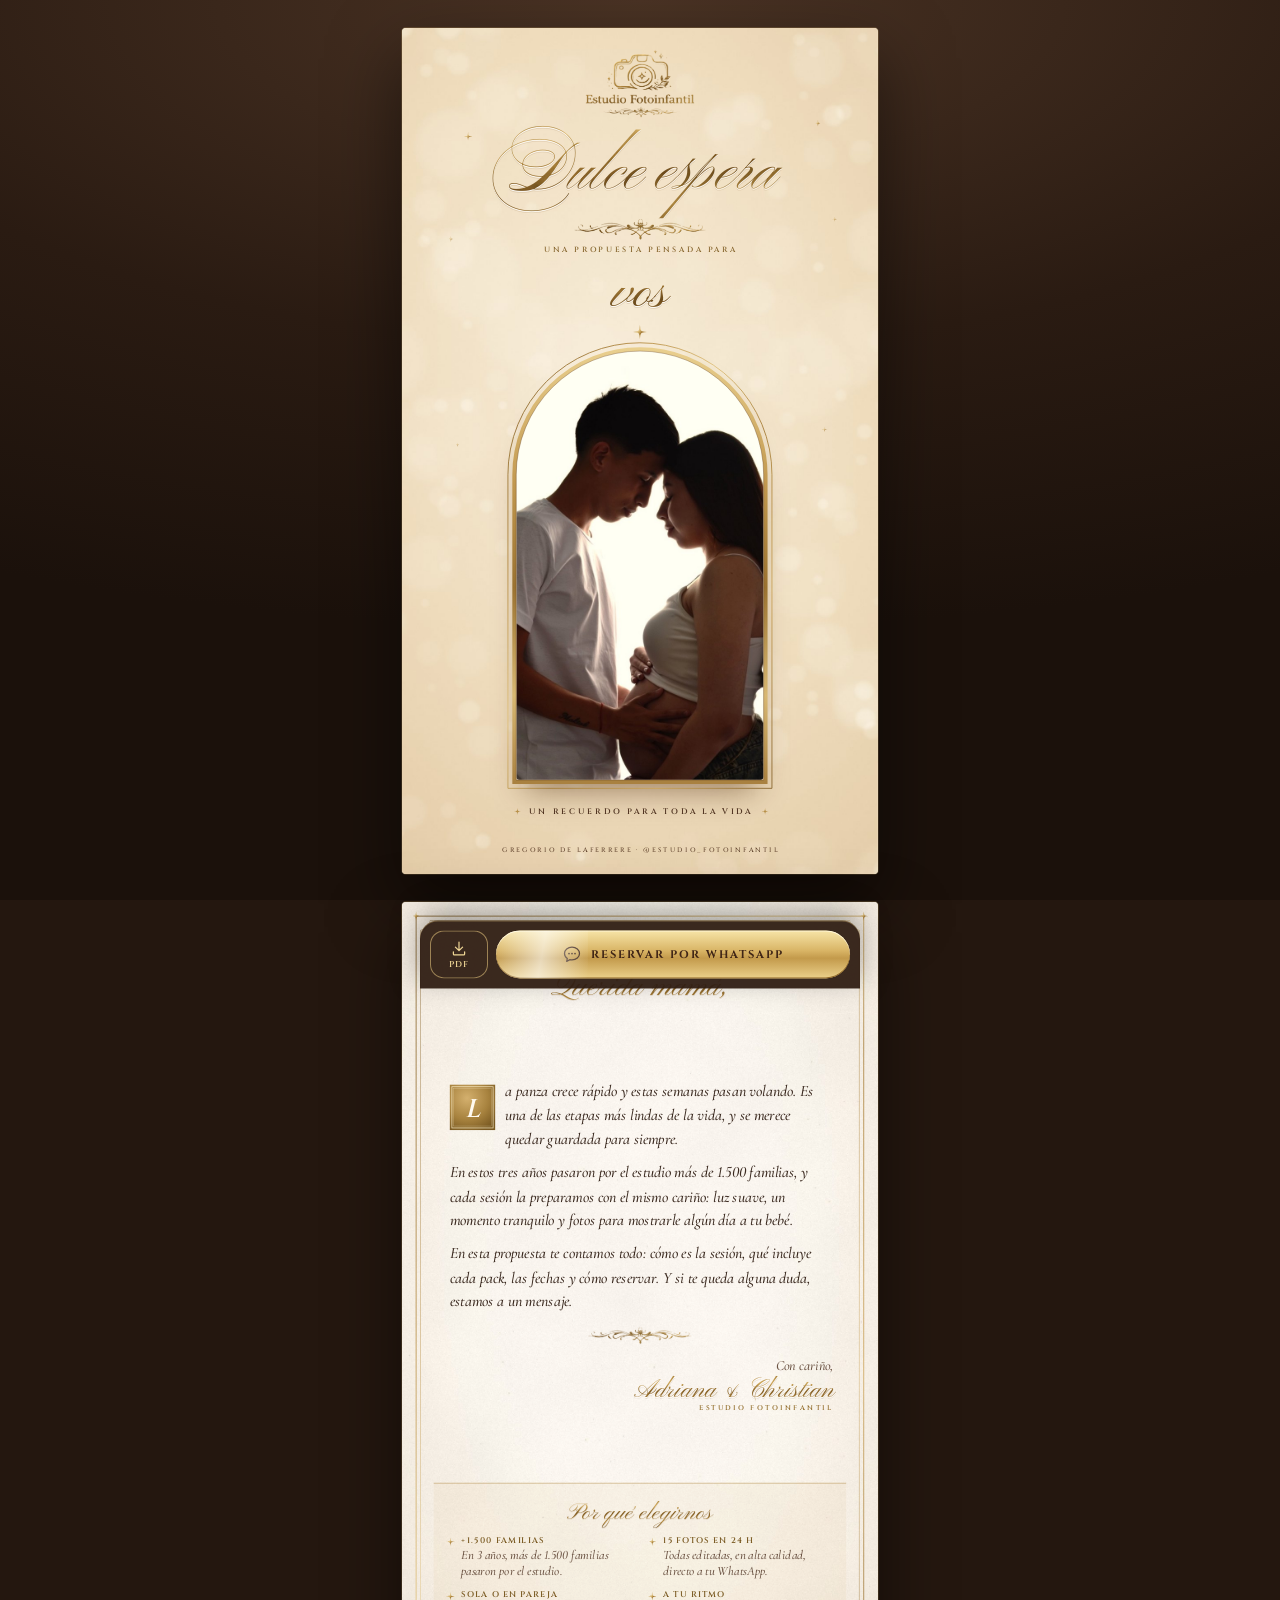
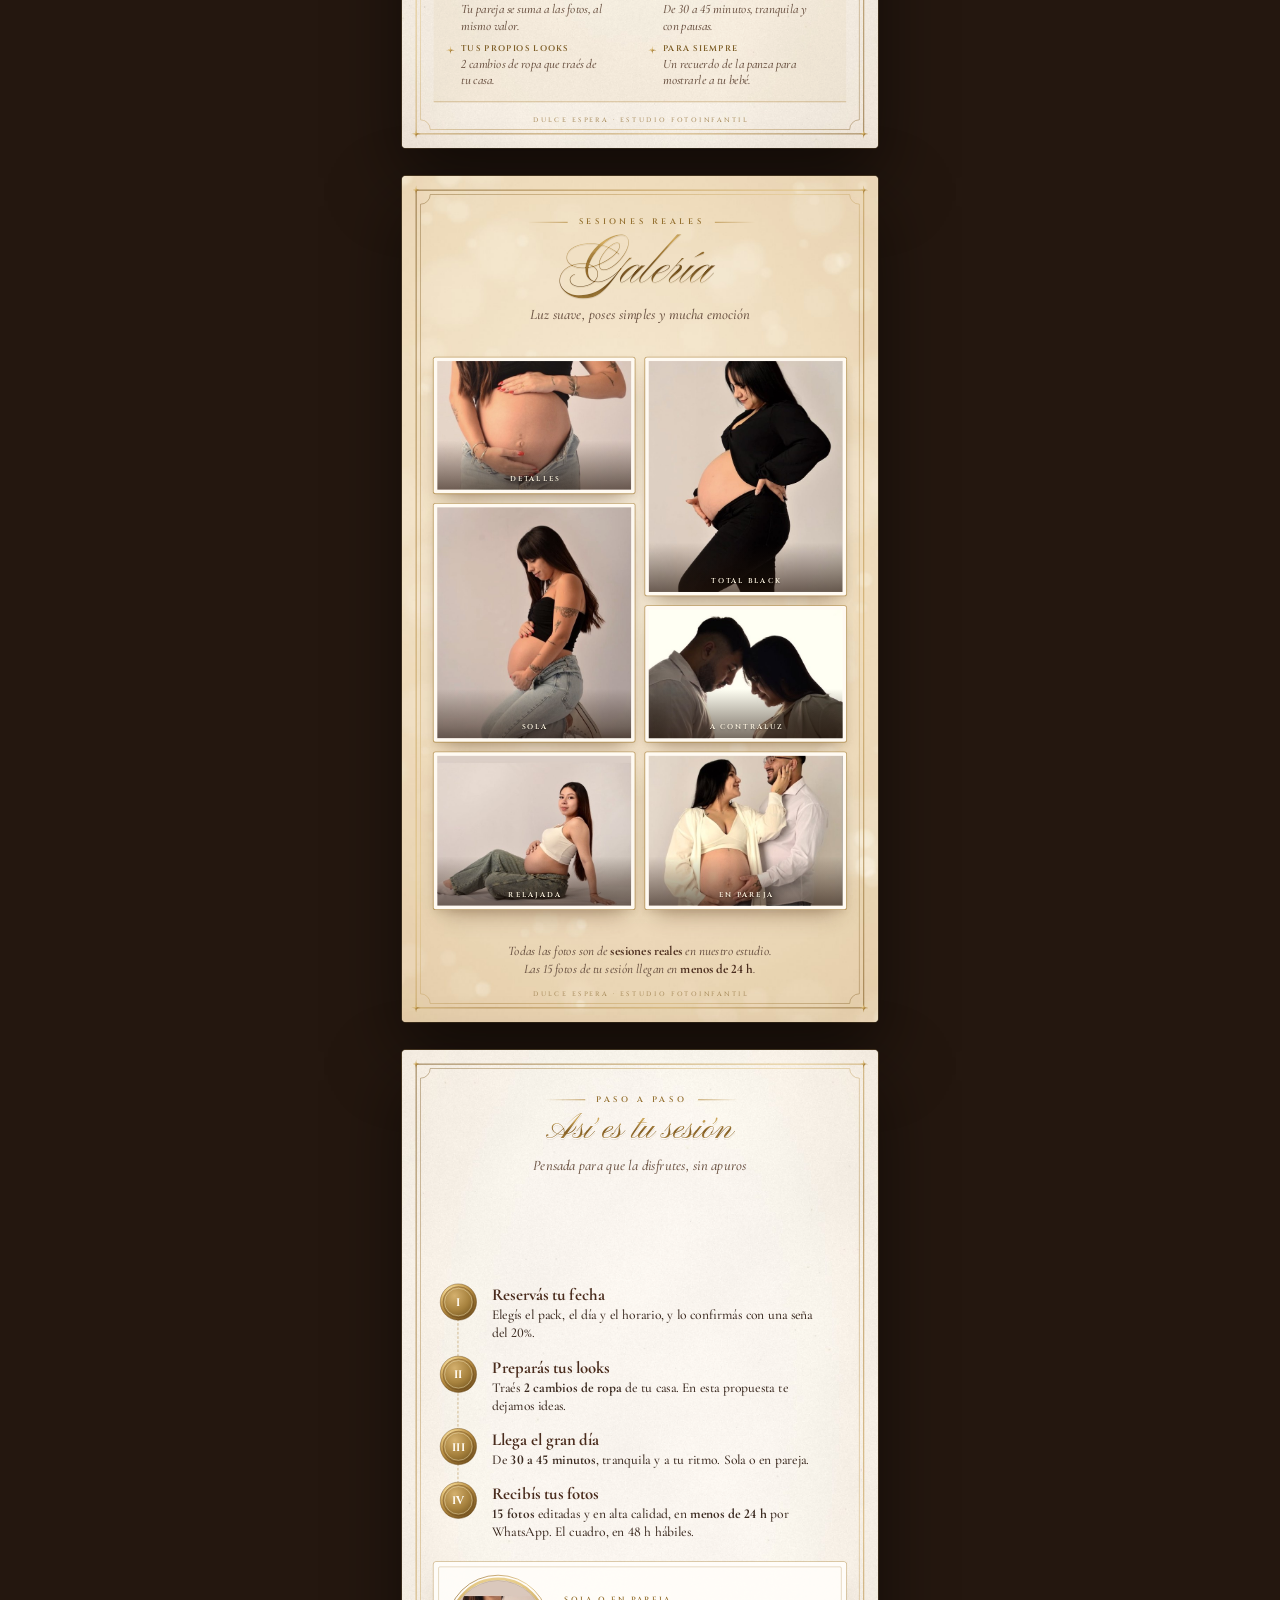
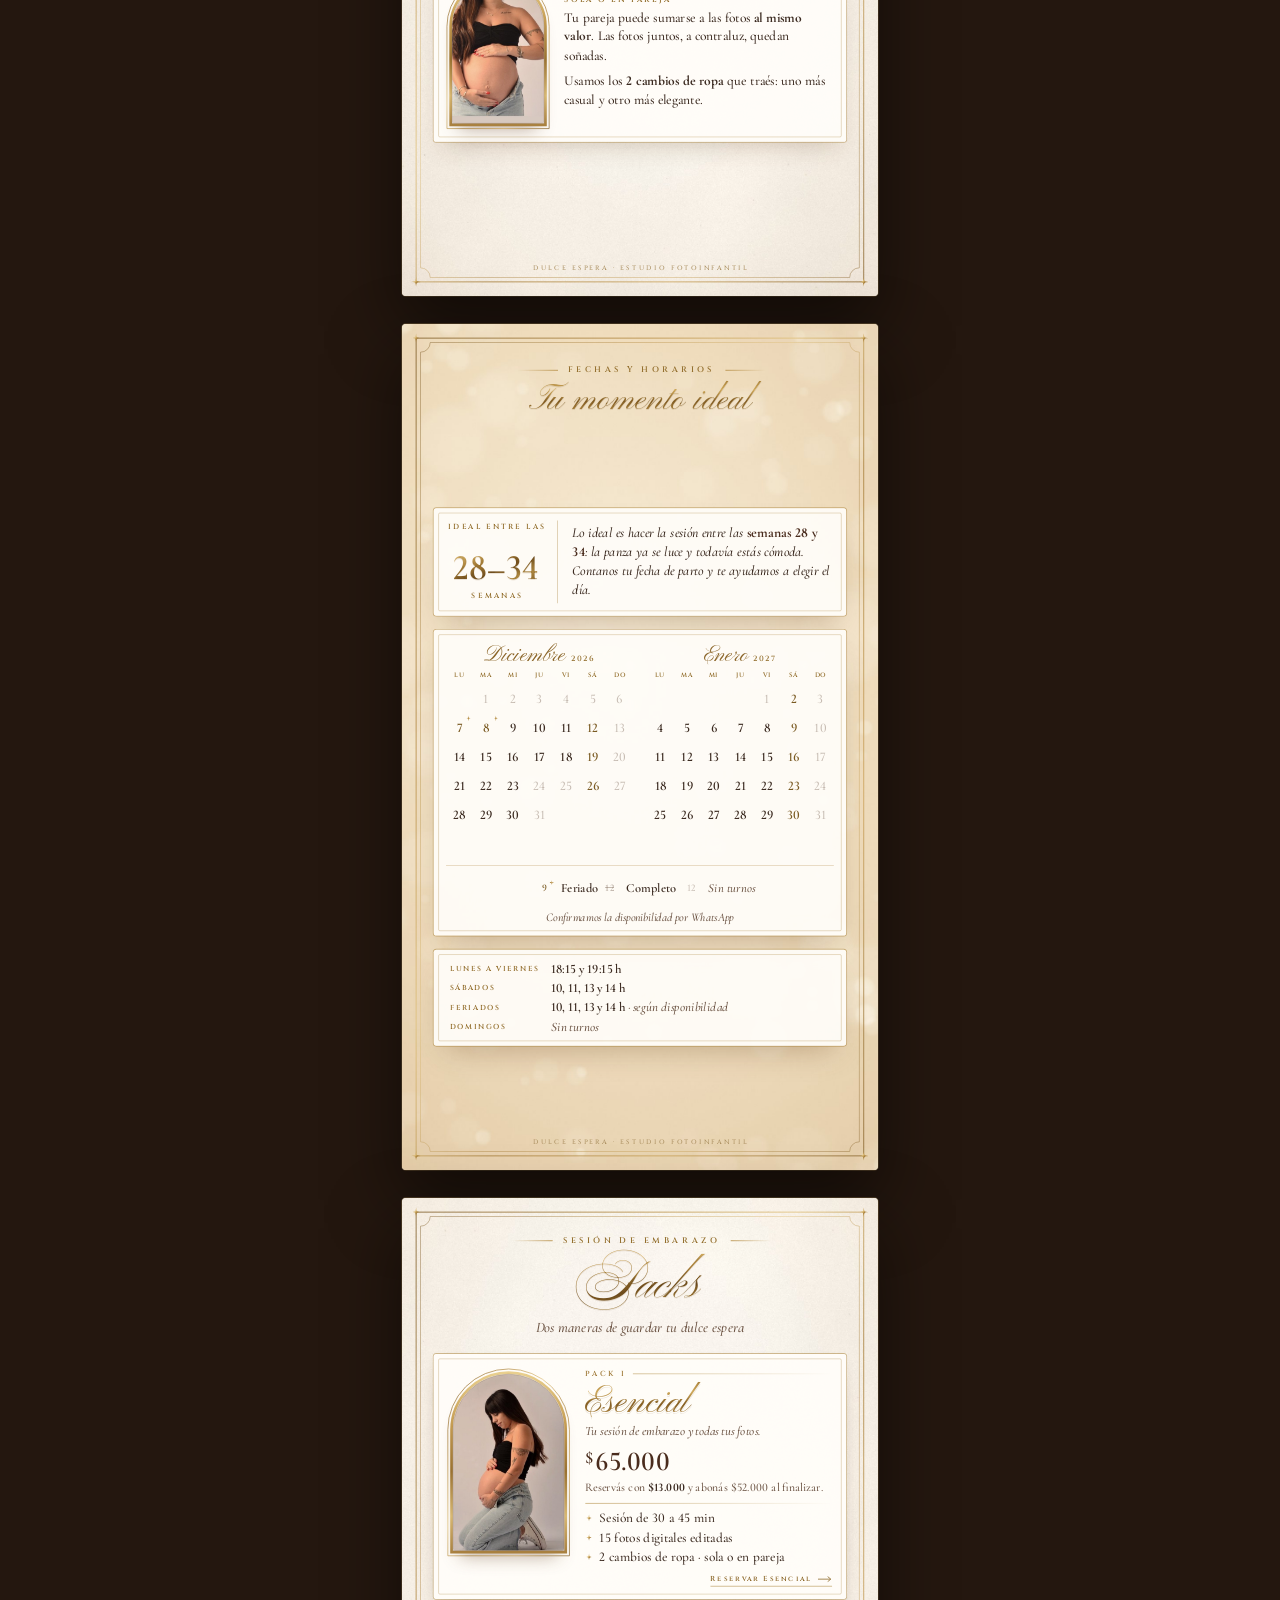
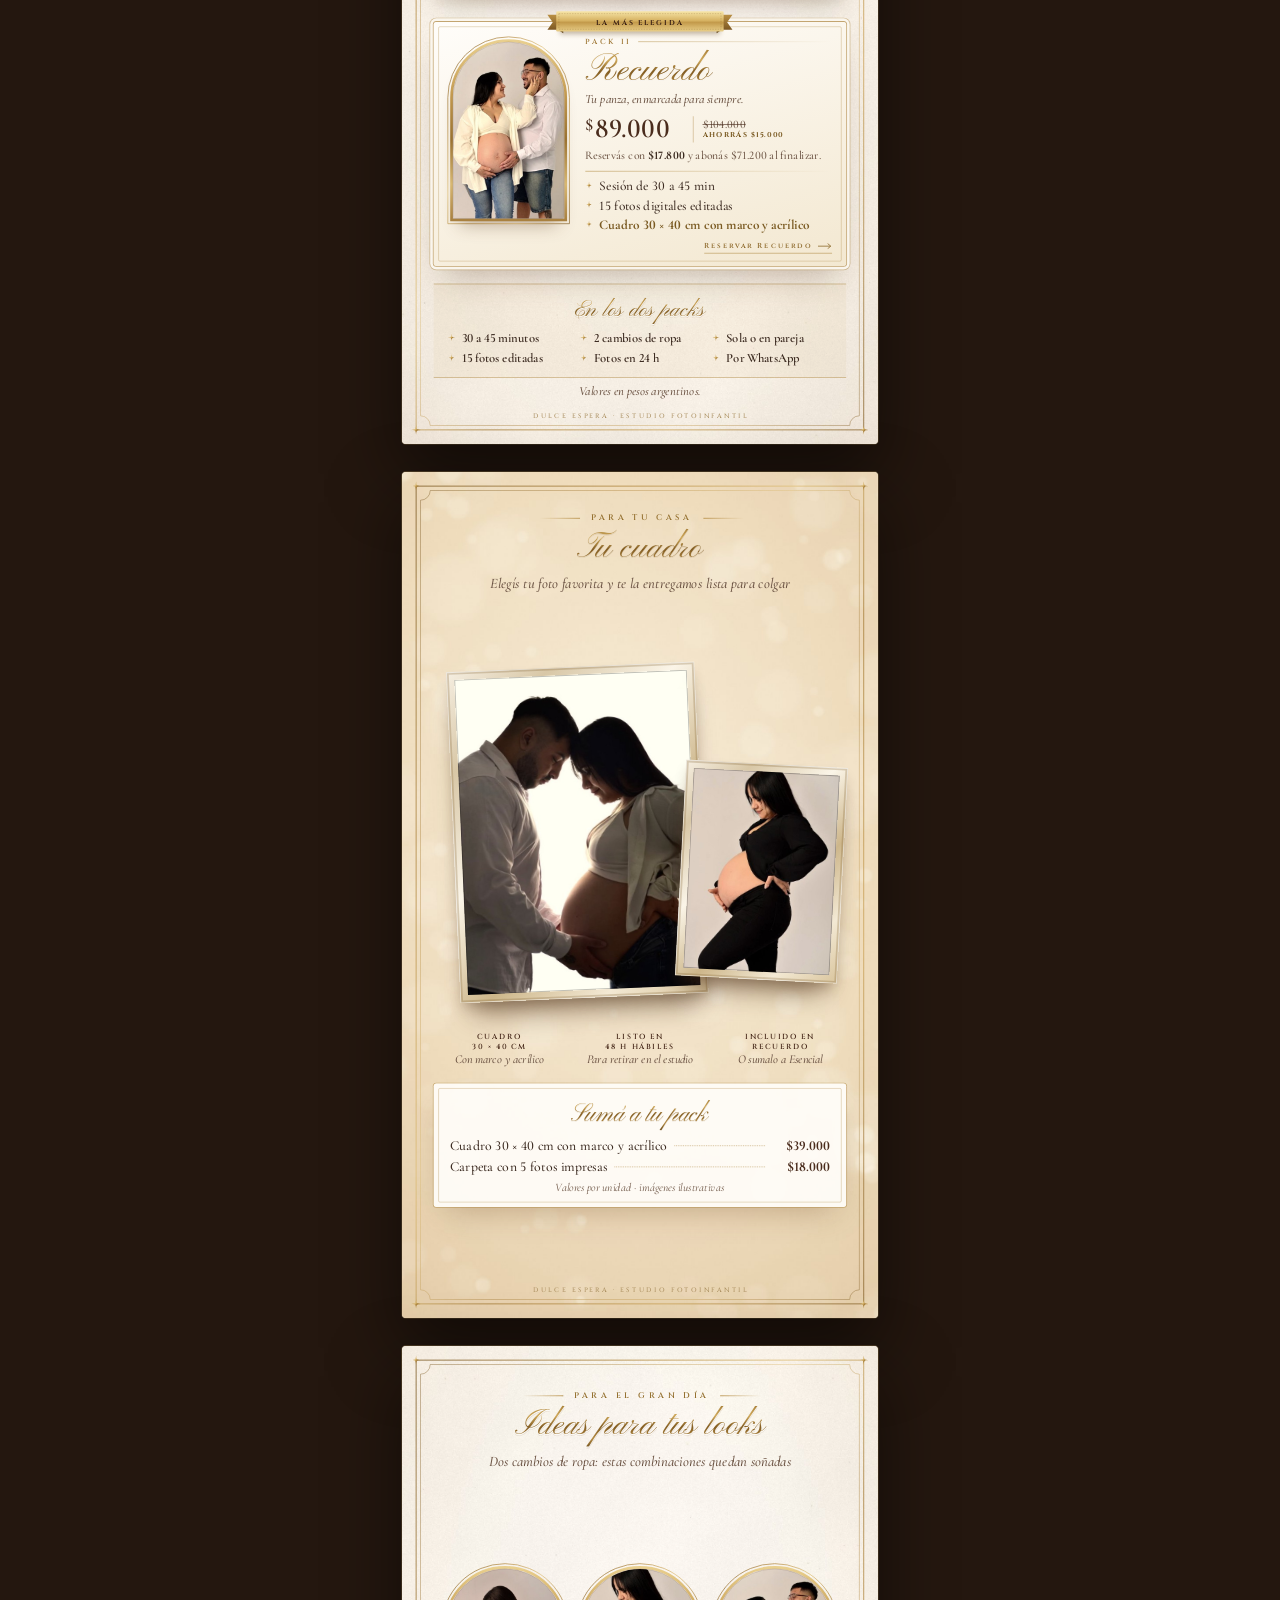
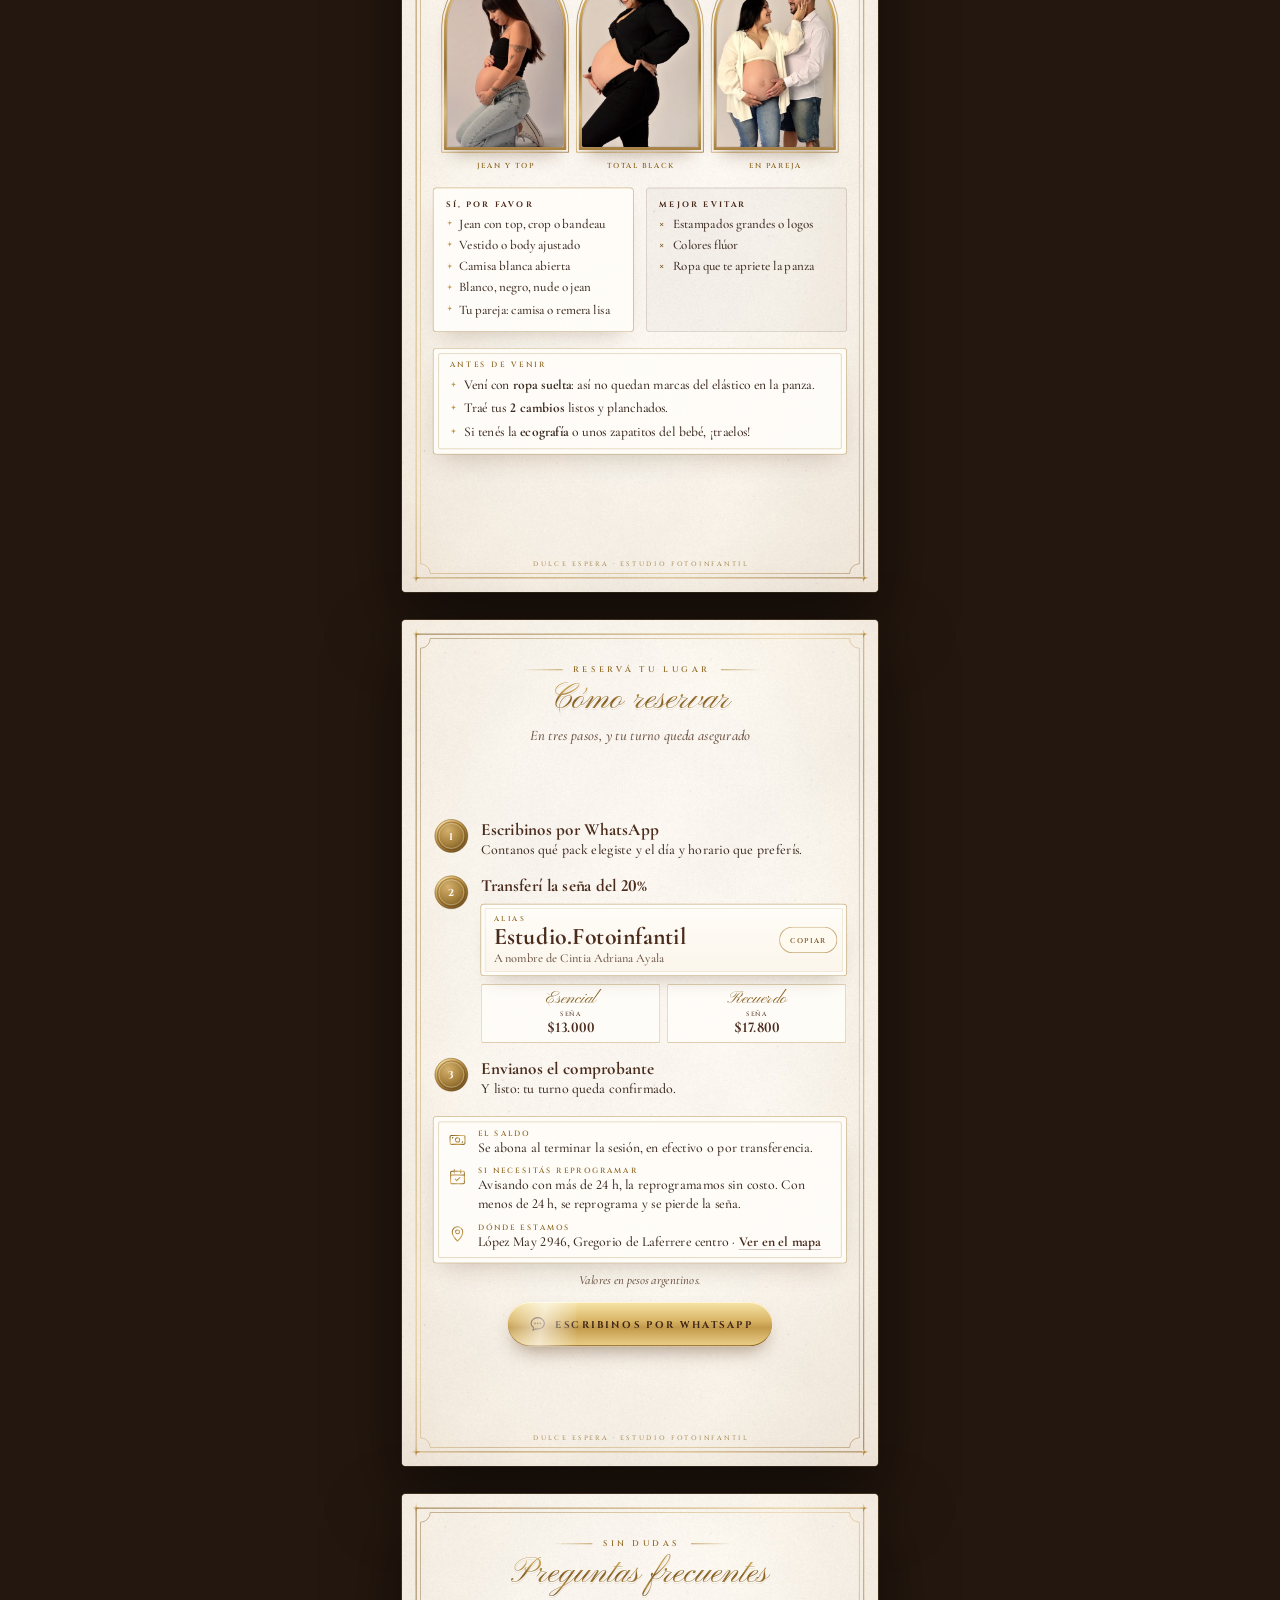
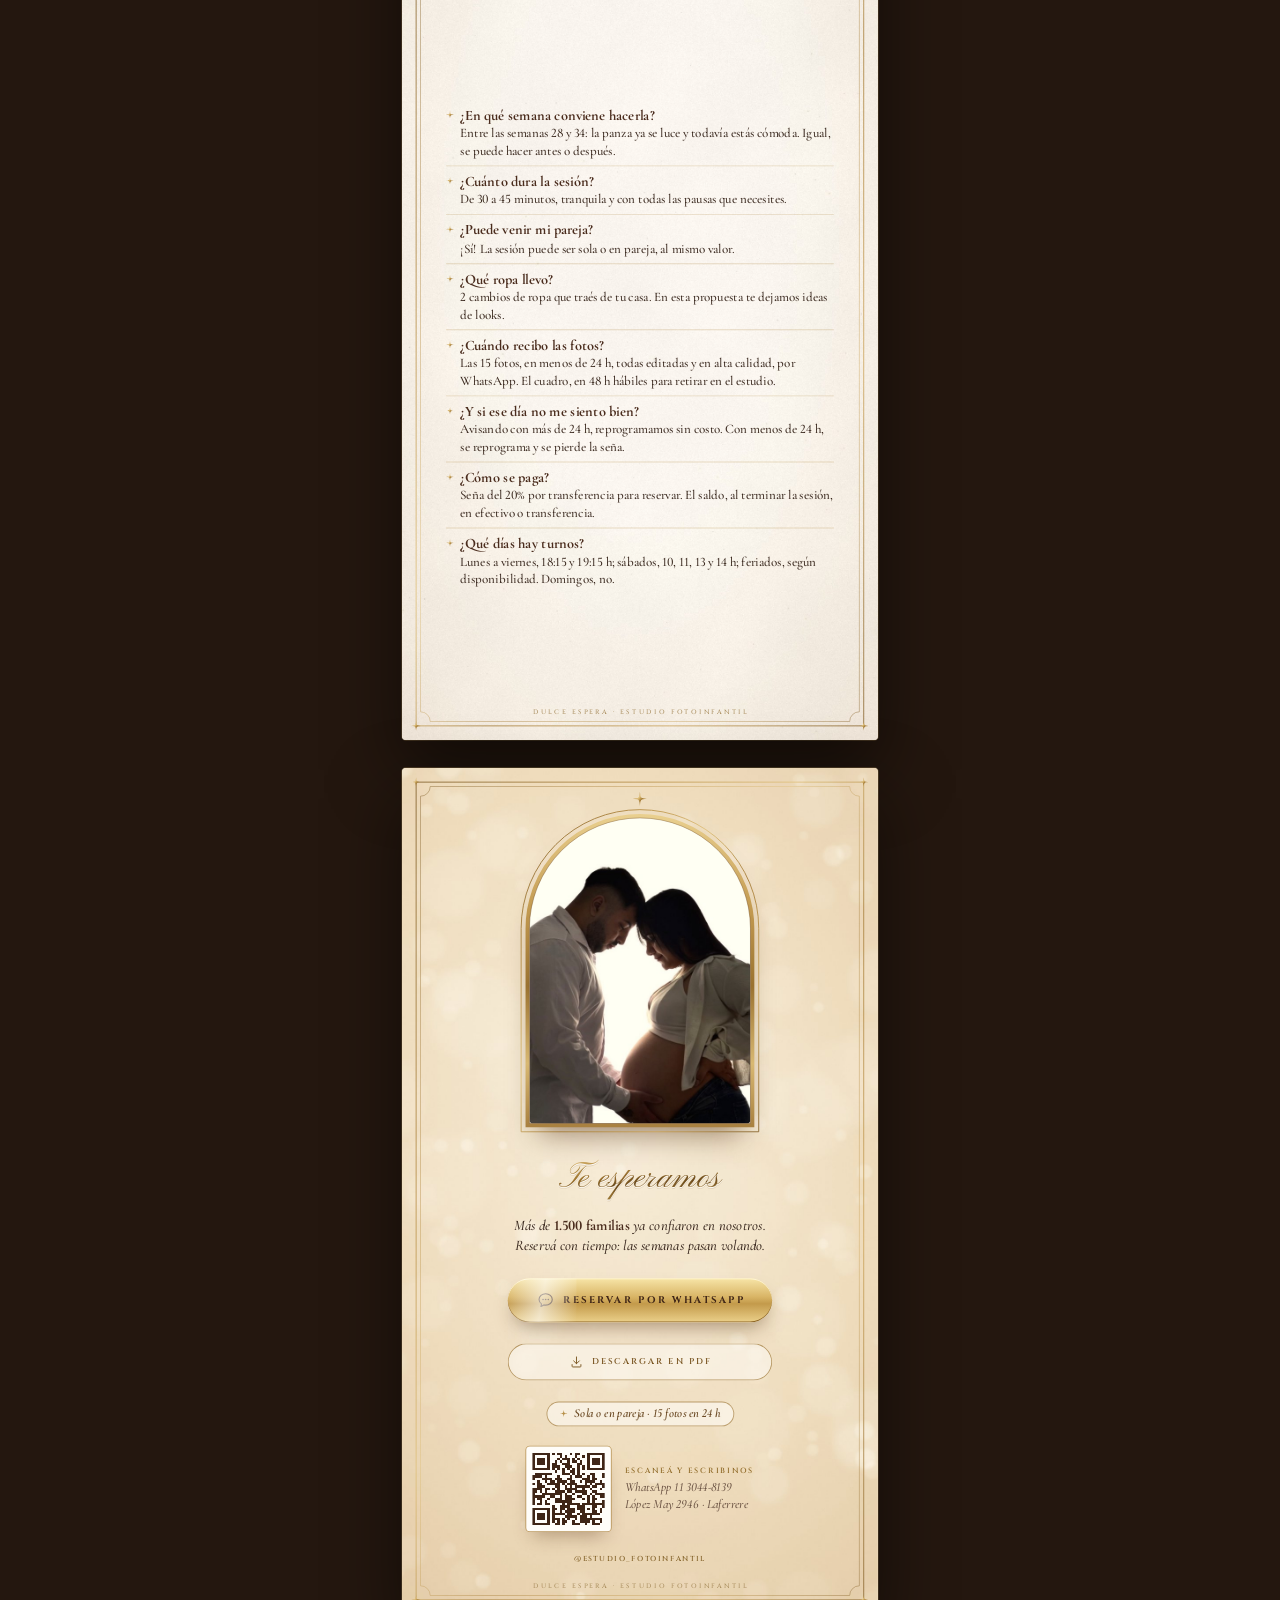
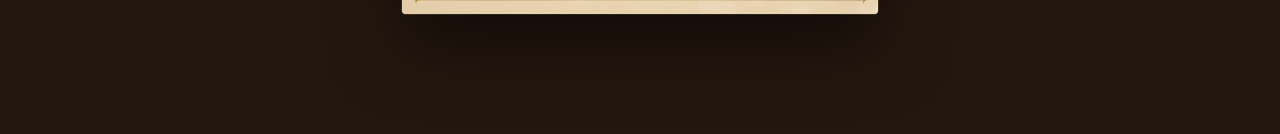
==== maternidad/index.html @ 4d64237b "Propuesta Maternidad (Dulce espera) y tipo Embarazo en el generador Co-Authored-By: Claude Opus 5.5 " ====
<!doctype html>
<html lang="es" class="no-js g-neutro">
<head>
<meta charset="utf-8">
<meta name="viewport" content="width=device-width, initial-scale=1, viewport-fit=cover">
<title>Dulce espera · Sesión de embarazo · Estudio Fotoinfantil</title>
<meta name="description" content="Sesión de fotos de embarazo en Estudio Fotoinfantil, Gregorio de Laferrere. Sola o en pareja, 15 fotos editadas en menos de 24 h.">
<meta name="theme-color" content="#eadbc2">
<meta property="og:type" content="website">
<meta property="og:locale" content="es_AR">
<meta property="og:site_name" content="Estudio Fotoinfantil">
<meta property="og:title" content="Dulce espera · Una propuesta para tu sesión de embarazo">
<meta property="og:description" content="Sesión de fotos de embarazo en Estudio Fotoinfantil · Un recuerdo para toda la vida">
<meta property="og:image" content="https://estudiofotoinfantil.github.io/WebEstudio/maternidad/og.jpg?v=dc3baa9d">
<meta property="og:image:width" content="1200">
<meta property="og:image:height" content="630">
<meta property="og:url" content="https://estudiofotoinfantil.github.io/WebEstudio/maternidad/">
<meta name="twitter:card" content="summary_large_image">
<link rel="icon" type="image/png" href="assets/favicon.png?v=dc3baa9d">
<link rel="apple-touch-icon" href="assets/apple-touch-icon.png?v=dc3baa9d">
<link rel="preload" href="fonts/ballet-static-400.woff2" as="font" type="font/woff2" crossorigin>
<link rel="preload" href="fonts/pinyon-script-latin-400-normal.woff2" as="font" type="font/woff2" crossorigin>
<link rel="preload" href="fonts/cormorant-ln-500-italic.woff2" as="font" type="font/woff2" crossorigin>
<script>
(function () {
  var d = document.documentElement, q = location.search;
  d.className = d.className.replace('no-js', 'js');
  if (/[?&]_pdfbg=1/.test(q)) d.classList.add('pdfbg');
  var g = (q.match(/[?&]g=([a-z]+)/i) || [])[1];
  g = g ? g.toLowerCase() : '';
  g = g === 'nena' || g === 'a' || g === 'f' ? 'nena' : (g === 'nene' || g === 'o' || g === 'm' ? 'nene' : 'neutro');
  d.classList.remove('g-neutro'); d.classList.add('g-' + g);
  window.__G = g;
  function k() {
    var w = d.clientWidth || window.innerWidth, h = window.innerHeight, z;
    if (d.classList.contains('pdfbg')) z = 1;
    else if (w < 700) z = w / 540;
    else z = Math.min(w * 0.92 / 540, h * 0.94 / 960, 1.6);
    d.style.setProperty('--k', z);
  }
  k();
  window.addEventListener('resize', k);
  window.__fitK = k;
})();
</script>
<script>window.NAV_V='dc3baa9d';</script>
<script src="config.js?v=dc3baa9d"></script>
<style>
@font-face{font-family:"Ballet";src:url(fonts/ballet-static-400.woff2) format("woff2");font-weight:400;font-display:block}
@font-face{font-family:"Pinyon";src:url(fonts/pinyon-script-latin-400-normal.woff2) format("woff2");font-display:block}
@font-face{font-family:"Cinzel";font-weight:500;src:url(fonts/cinzel-latin-500-normal.woff2) format("woff2");font-display:block}
@font-face{font-family:"Cinzel";font-weight:600;src:url(fonts/cinzel-latin-600-normal.woff2) format("woff2");font-display:block}
@font-face{font-family:"Cinzel";font-weight:700;src:url(fonts/cinzel-latin-700-normal.woff2) format("woff2");font-display:block}
@font-face{font-family:"Cormorant LN";font-weight:400;src:url(fonts/cormorant-ln-400-normal.woff2) format("woff2");font-display:block}
@font-face{font-family:"Cormorant LN";font-weight:500;src:url(fonts/cormorant-ln-500-normal.woff2) format("woff2");font-display:block}
@font-face{font-family:"Cormorant LN";font-weight:600;src:url(fonts/cormorant-ln-600-normal.woff2) format("woff2");font-display:block}
@font-face{font-family:"Cormorant LN";font-weight:700;src:url(fonts/cormorant-ln-700-normal.woff2) format("woff2");font-display:block}
@font-face{font-family:"Cormorant LN";font-weight:400;font-style:italic;src:url(fonts/cormorant-ln-400-italic.woff2) format("woff2");font-display:block}
@font-face{font-family:"Cormorant LN";font-weight:500;font-style:italic;src:url(fonts/cormorant-ln-500-italic.woff2) format("woff2");font-display:block}
@font-face{font-family:"Cormorant LN";font-weight:600;font-style:italic;src:url(fonts/cormorant-ln-600-italic.woff2) format("woff2");font-display:block}

:root{--k:1;--ink:#3b2a20;--ink-soft:#6c5444;--cocoa:#4a2c1d;--gold-txt:#94702f;--line:rgba(176,138,70,.55);
  --acc:#d4b06e;--acc-deep:#a7823e;--acc-soft:#f3e8d1;--acc-ink:#7a5a22;--acc-mid:#e7d3a6}
html.g-nena{--acc:#dca0ab;--acc-deep:#b36a7b;--acc-soft:#f7e6e8;--acc-ink:#94485b;--acc-mid:#ecc4cb}
html.g-nene{--acc:#a3c3da;--acc-deep:#5c8bae;--acc-soft:#e5eff6;--acc-ink:#3e6a8c;--acc-mid:#c4d9e8}
*{box-sizing:border-box;margin:0;padding:0}
html{-webkit-text-size-adjust:100%;text-size-adjust:100%}
body{background:#24170f;font-family:"Cormorant LN",serif;color:var(--ink);text-rendering:optimizeLegibility;-webkit-font-smoothing:antialiased;overflow-x:hidden}
a{text-decoration:none;color:inherit}
button{font:inherit;color:inherit;background:none;border:0;cursor:pointer}
[hidden]{display:none!important}
p,.tx,.a,.d,.desc,.t,.tag{text-wrap:pretty}
html.g-nena .not-nena,html.g-nene .not-nene,html.g-neutro .not-neutro{display:none!important}

/* ---------- book: fixed 540x960 pages scaled to the screen ---------- */
.book{display:flex;flex-direction:column;align-items:center}
.pw{position:relative;width:calc(540px * var(--k));height:calc(960px * var(--k));overflow:hidden;flex:none;background:#efe4d2}
.pw>.page{position:absolute;left:0;top:0;transform:scale(var(--k));transform-origin:0 0}
@media (min-width:700px){
  body{background:#24170f radial-gradient(120% 70% at 50% 0%,#4a3324 0%,#2a1b12 55%,#1b110b 100%) fixed}
  .book{gap:28px;padding:28px 0 120px}
  .pw{border-radius:4px;box-shadow:0 30px 70px rgba(0,0,0,.5),0 0 0 1px rgba(216,182,110,.22)}
}
html.pdfbg body{background:#000}
html.pdfbg .book{gap:0;padding:0}
html.pdfbg .pw{box-shadow:none;border-radius:0}
html.pdfbg .web-only,html.pdfbg .shine{display:none!important}
html.pdfbg [data-slot],html.pdfbg [data-t],html.pdfbg [data-h],html.pdfbg [data-dyn]{visibility:hidden!important}

.page{width:540px;height:960px;position:relative;z-index:0;overflow:hidden}
.bg{position:absolute;inset:0;z-index:-2;background-size:cover;background-position:center}
svg.ft{display:block;overflow:hidden}
.paper .bg{background-image:url(assets/paper.jpg)}
.lum .bg{background-image:url(assets/lumiere.jpg)}

.eyebrow{font-family:"Cinzel";font-weight:600;font-size:9.2px;letter-spacing:.42em;text-transform:uppercase;display:flex;align-items:center;justify-content:center;gap:12px;padding-left:.42em;color:var(--gold-txt)}
.eyebrow .rule{display:block;width:46px;height:1px;background:linear-gradient(90deg,rgba(184,145,74,0),#b8914a)}
.eyebrow .rule.r{background:linear-gradient(270deg,rgba(184,145,74,0),#b8914a)}

/* ================================ COVER ================================ */
.cover .bg{background-position:center top}
.cv-logo{position:absolute;left:50%;top:24px;width:124px;margin-left:-62px}
.cv-title{position:absolute;left:0;top:86px}
.cv-flo{position:absolute;left:50%;top:216px;width:150px;margin-left:-75px}
.cv-pre{position:absolute;left:0;right:0;top:246px;text-align:center;font-family:"Cinzel";font-weight:600;font-size:8.6px;letter-spacing:.36em;padding-left:.36em;color:#8a6a33}
.cv-name{position:absolute;left:0;top:254px}
.cv-tag{position:absolute;left:0;right:0;top:883px;display:flex;justify-content:center;align-items:center;gap:10px;font-family:"Cinzel";font-weight:600;font-size:9px;letter-spacing:.34em;padding-left:.34em;color:#4f3220}
.cv-tag svg{width:8px;height:8px;color:#b8914a}
.cv-foot{position:absolute;bottom:22px;left:0;right:0;text-align:center;font-family:"Cinzel";font-weight:500;font-size:7.4px;letter-spacing:.34em;padding-left:.34em;color:#5a3c27}
.sparkle{position:absolute}

/* ================================ GENERIC PAGES ================================ */
svg.pframe{position:absolute;inset:0;width:540px;height:960px}
.flow{position:absolute;left:36px;right:36px;display:flex;flex-direction:column;justify-content:space-between}
.mid{flex:1;display:flex;flex-direction:column;justify-content:center;min-height:0}
.p-head{text-align:center}
.p-head .ftw{display:flex;justify-content:center;margin-top:-6px;margin-bottom:3px}
.p-head .sub{font-family:"Cormorant LN";font-style:italic;font-weight:500;font-size:16.5px;color:var(--ink-soft)}
.p-head .flo{display:block;margin:8px auto 0;width:146px}
.fitline{white-space:nowrap}
.p-head .sub.fitline{padding:0 30px}
.p-foot{position:absolute;left:0;right:0;bottom:27px;text-align:center;font-family:"Cinzel";font-weight:500;font-size:7.4px;letter-spacing:.36em;padding-left:.36em;color:#a88c5c}
.body-t{font-family:"Cormorant LN";font-weight:500;font-size:15.4px;line-height:1.4;color:var(--ink)}
.body-t b{font-weight:700}
.star-li{position:relative;padding-left:16px}
.star-li>svg{position:absolute;left:0;top:5px;width:8.5px;height:8.5px}
.ivory{position:relative;border-radius:3px;background:rgba(255,253,249,.95);box-shadow:0 0 0 1px rgba(176,138,70,.55),0 16px 28px -12px rgba(90,55,25,.28)}
.ivory::before{content:"";position:absolute;inset:5px;border:.6px solid rgba(176,138,70,.34);border-radius:2px;pointer-events:none}
.lum .ivory{background:rgba(255,253,249,.93);box-shadow:0 0 0 1px rgba(176,138,70,.6),0 18px 34px -14px rgba(110,70,30,.35)}

/* ---------- arch photo ---------- */
.cph{position:relative}
.cph .ph{position:absolute;overflow:hidden;background-size:cover;background-position:center}
.cph svg{position:absolute;left:0;top:0;overflow:visible}

/* ---------- pack card ---------- */
.card{position:relative;border-radius:3px;padding:16px 16px 14px 15px;background:rgba(255,253,249,.96);box-shadow:0 0 0 1px rgba(176,138,70,.55),0 18px 30px -12px rgba(90,55,25,.3),0 4px 10px rgba(90,55,25,.07)}
.card::before{content:"";position:absolute;inset:5px;border:.6px solid rgba(176,138,70,.34);border-radius:2px;pointer-events:none}
.card.f-acc{background:linear-gradient(165deg,#fffdfa 0%,var(--acc-soft) 100%);box-shadow:0 0 0 1px rgba(176,138,70,.75),0 0 0 4px rgba(255,253,249,.9),0 0 0 4.8px rgba(176,138,70,.5),0 22px 36px -12px rgba(90,55,25,.36)}
.card.f-gold{background:linear-gradient(165deg,#fffdf8 0%,#f5ead3 100%);box-shadow:0 0 0 1px rgba(176,138,70,.75),0 0 0 4px rgba(255,253,249,.9),0 0 0 4.8px rgba(176,138,70,.5),0 22px 36px -12px rgba(90,55,25,.36)}
.card .row{display:flex;gap:17px}
.card .body{flex:1;min-width:0;display:flex;flex-direction:column}
.card .num{font-family:"Cinzel";font-weight:600;font-size:8.4px;letter-spacing:.38em;color:#a07a39;display:flex;align-items:center;gap:8px;margin-top:1px}
.card .num::after{content:"";flex:1;height:1px;background:linear-gradient(90deg,#d2bc90,rgba(210,188,144,0))}
.card .pname{margin:-4px 0 -6px -3px}
.card .tag{font-family:"Cormorant LN";font-style:italic;font-weight:500;font-size:14.4px;line-height:1.25;color:var(--ink-soft);margin-top:1px}
.price{display:flex;align-items:center;margin-top:7px;height:36px}
.price .amt{flex:0 0 122px;font-family:"Cormorant LN";font-weight:600;font-size:31px;line-height:1;letter-spacing:.01em;color:var(--cocoa);white-space:nowrap}
.price .cur{font-size:.6em;vertical-align:.42em;margin-right:1px;font-weight:600}
.save{display:flex;flex-direction:column;justify-content:center;line-height:1.12;padding-left:10px;border-left:1px solid rgba(176,138,70,.45);height:30px}
.save s{font-family:"Cormorant LN";font-weight:500;font-size:13px;color:var(--ink-soft);text-decoration-color:rgba(74,44,29,.7);text-decoration-thickness:1px;white-space:nowrap}
.save b{font-family:"Cinzel";font-weight:700;font-size:8px;letter-spacing:.16em;color:var(--acc-ink);margin-top:2px;white-space:nowrap}
.dep{font-family:"Cormorant LN";font-weight:500;font-size:13.3px;line-height:1.3;color:var(--ink-soft);margin-top:4px;height:18px;white-space:nowrap}
.dep b{font-weight:700;color:var(--ink)}
.hair{height:1px;margin:7px 0 7px;background:linear-gradient(90deg,#ccb27f,rgba(204,178,127,0))}
ul.inc{list-style:none}
ul.inc li{position:relative;padding-left:16px;font-family:"Cormorant LN";font-weight:500;font-size:15.2px;line-height:1.26;margin:0 0 3px;color:var(--ink)}
ul.inc li>svg{position:absolute;left:0;top:4.5px;width:8.5px;height:8.5px}
ul.inc li.new{font-weight:700;color:var(--acc-ink)}
.cta{align-self:flex-end;margin-top:auto;font-family:"Cinzel";font-weight:600;font-size:8.2px;letter-spacing:.26em;color:#8e6a2c;display:flex;align-items:center;gap:7px;padding:6px 0 2px;border-bottom:1px solid rgba(176,138,70,.55)}
.cta svg{width:16px;height:7px}
.ribbon{position:absolute;left:50%;top:-14px;width:214px;height:30px;margin-left:-107px;overflow:visible}
.upgrade{position:relative;padding:8px 12px 8px 28px;font-family:"Cormorant LN";font-style:italic;font-weight:500;font-size:14px;line-height:1.3;color:#5b3c2c;background:rgba(201,162,89,.12);border-left:1.5px solid rgba(176,138,70,.75)}
.upgrade>svg{position:absolute;left:10px;top:12px;width:9px;height:9px}
.upgrade .ut{height:36px;display:flex;align-items:center}
.upgrade b{font-style:normal;font-weight:700;color:var(--cocoa)}
.allinc{padding:9px 16px 12px;text-align:center;background:rgba(201,162,89,.075);border-top:1px solid rgba(176,138,70,.45);border-bottom:1px solid rgba(176,138,70,.45)}
.allinc .ftw{display:flex;justify-content:center}
.allinc .grid{display:grid;grid-template-columns:1fr 1fr;gap:5px 14px;margin-top:5px;text-align:left}
.allinc .it{position:relative;padding-left:16px;font-family:"Cormorant LN";font-weight:600;font-size:14.4px;line-height:1.25;color:var(--ink)}
.allinc .it>svg{position:absolute;left:0;top:4px;width:8.5px;height:8.5px}
.vig{text-align:center;font-family:"Cormorant LN";font-style:italic;font-weight:500;font-size:14.2px;line-height:1.3;color:var(--ink-soft);height:19px;white-space:nowrap}
.vig b{font-style:normal;font-weight:700;color:var(--cocoa)}

/* ---------- letter ---------- */
.greet{display:flex;justify-content:center;margin:2px 0 -2px}
.letter{font-family:"Cormorant LN";font-style:italic;font-weight:500;font-size:18px;line-height:1.54;color:var(--ink);text-align:left;padding:0 18px}
.letter p+p{margin-top:9px}
.ini{float:left;width:52px;height:52px;margin:6px 11px 0 0}
.ini svg{width:52px;height:52px;display:block}
.lflo{display:block;width:118px;margin:2px auto 0}
.sign{text-align:right;padding-right:14px;margin-top:2px}
.sign .c{font-family:"Cormorant LN";font-style:italic;font-weight:500;font-size:16px;color:var(--ink-soft)}
.sign .n{display:flex;justify-content:flex-end;margin:-8px -6px -10px 0}
.sign .s{font-family:"Cinzel";font-weight:600;font-size:7.8px;letter-spacing:.32em;color:var(--gold-txt)}
.why{padding:12px 14px 14px;background:rgba(201,162,89,.075);border-top:1px solid rgba(176,138,70,.45);border-bottom:1px solid rgba(176,138,70,.45)}
.why .ftw{display:flex;justify-content:center;margin-bottom:6px}
.why .grid{display:grid;grid-template-columns:1fr 1fr;gap:10px 18px}
.why .it{position:relative;padding-left:17px}
.why .it>svg{position:absolute;left:0;top:3px;width:10px;height:10px}
.why .t{font-family:"Cinzel";font-weight:600;font-size:9.4px;letter-spacing:.14em;color:var(--acc-ink);line-height:1.3}
.why .d{font-family:"Cormorant LN";font-style:italic;font-weight:500;font-size:14.6px;line-height:1.28;color:var(--ink-soft);margin-top:2px}

/* ---------- themes mosaic ---------- */
.mosaic{display:grid;grid-template-columns:1fr 1fr;gap:12px}
.mcol{display:flex;flex-direction:column;gap:12px}
.tile{position:relative;padding:4px;border-radius:2px;background:#fffaf2;box-shadow:0 0 0 1px rgba(176,138,70,.7),0 16px 24px -12px rgba(90,55,25,.45),0 3px 8px rgba(90,55,25,.12)}
.tile .ph{position:relative;width:100%;background-size:cover;background-position:center;overflow:hidden}
.tile.l .ph{height:146px}
.tile.p .ph{height:262px}
.tile.w .ph{height:170px}
.tile .ph::after{content:"";position:absolute;left:0;right:0;bottom:0;height:56px;background:linear-gradient(180deg,rgba(38,22,12,0),rgba(38,22,12,.62))}
.tile .cap{position:absolute;left:4px;right:4px;bottom:11px;z-index:1;text-align:center;font-family:"Cinzel";font-weight:600;font-size:8px;letter-spacing:.26em;padding-left:.26em;color:#fff6e2;text-shadow:0 1px 2px rgba(0,0,0,.35)}
.vnote{text-align:center;font-family:"Cormorant LN";font-style:italic;font-weight:500;font-size:14.8px;line-height:1.35;color:var(--ink-soft)}
.vnote b{font-style:normal;font-weight:700;color:var(--cocoa)}

/* ---------- steps ---------- */
.steps{position:relative;padding-left:6px}
.steps::before{content:"";position:absolute;left:27px;top:26px;bottom:40px;border-left:1px dashed rgba(176,138,70,.6)}
.step{display:flex;gap:16px;align-items:flex-start;position:relative}
.step+.step{margin-top:14px}
.medal svg{display:block}
.step .tt{font-family:"Cormorant LN";font-weight:700;font-size:19px;color:var(--cocoa);line-height:1.2;margin-top:3px}
.step .tx{font-family:"Cormorant LN";font-weight:500;font-size:15.4px;line-height:1.34;color:var(--ink);margin-top:1px}
.step .tx b{font-weight:700}
.boxh{display:flex;gap:16px;align-items:center;padding:14px 16px 14px 14px}
.boxh .k{font-family:"Cinzel";font-weight:600;font-size:8.6px;letter-spacing:.32em;color:var(--gold-txt)}
.boxh .ic{flex:0 0 58px;height:58px}
.tips,.tips li{list-style:none}

/* ---------- moment / calendar ---------- */
.cdown{display:flex;align-items:center;gap:16px;padding:14px 18px 14px 14px;height:122px}
.cdown .l{flex:0 0 112px;height:94px;text-align:center;position:relative;border-right:1px solid rgba(176,138,70,.4);padding-right:12px;display:flex;flex-direction:column;align-items:center;justify-content:center}
.cdown .l .a,.cdown .l .b{font-family:"Cinzel";font-weight:600;font-size:8.4px;letter-spacing:.3em;padding-left:.3em;color:var(--gold-txt);white-space:nowrap;height:12px;line-height:12px}
.cdown .l .n{height:62px;margin:2px 0}
.cdown .r{flex:1;font-family:"Cormorant LN";font-style:italic;font-weight:500;font-size:15.6px;line-height:1.36;color:var(--ink);height:88px;display:flex;align-items:center}
.cdown .r b{font-style:normal;font-weight:700;color:var(--cocoa)}
.calcard{padding:14px 14px 10px}
#calwrap{height:323px}
.cal2{display:flex;gap:16px;height:248px}
.mon{flex:1;min-width:0}
.mon .mh{display:flex;align-items:baseline;justify-content:center;gap:6px;height:30px;font-family:"Pinyon";font-size:25px;line-height:30px;color:#8a6427;white-space:nowrap}
.mon .mh i{font-style:normal;font-family:"Cinzel";font-weight:600;font-size:8.6px;letter-spacing:.2em;color:var(--gold-txt)}
.mon .g{display:grid;grid-template-columns:repeat(7,1fr);row-gap:3px}
.mon .dw{text-align:center;font-family:"Cinzel";font-weight:600;font-size:7.2px;letter-spacing:.08em;color:var(--gold-txt);height:16px;line-height:16px}
.mon .d{position:relative;height:30px;display:flex;align-items:center;justify-content:center;font-family:"Cormorant LN";font-weight:600;font-size:15px;color:var(--ink)}
.mon .d.e{visibility:hidden}
.mon .d.idl{background:var(--acc-soft)}
.mon .d.idl.s0{border-top-left-radius:15px;border-bottom-left-radius:15px}
.mon .d.idl.s1{border-top-right-radius:15px;border-bottom-right-radius:15px}
.mon .d .n{position:relative;width:27px;height:27px;border-radius:14px;display:flex;align-items:center;justify-content:center}
.mon .d.sat .n{color:var(--acc-ink)}
.mon .d.fe .n{color:var(--acc-ink)}
.mon .d.off .n,.mon .d.past .n{color:rgba(108,84,68,.38);font-weight:500}
.mon .d.full .n{color:rgba(108,84,68,.45);font-weight:500;text-decoration:line-through;text-decoration-color:rgba(108,84,68,.5)}
.mon .d.bd .n{background:var(--acc-deep);color:#fffaf2;font-weight:700}
.mon .d .st{position:absolute;right:1px;top:1px;width:7px;height:7px;color:#b8914a}
.mon .d.bd .st{color:#c9a259;right:0;top:-1px;width:9px;height:9px}
.calnote{margin-top:4px;text-align:center;font-family:"Cormorant LN";font-style:italic;font-weight:500;font-size:13.4px;color:var(--ink-soft);height:18px;white-space:nowrap}
.lgrow{display:flex;flex-wrap:wrap;justify-content:center;align-content:center;gap:2px 18px;height:48px;margin-top:5px;padding-top:4px;border-top:1px solid rgba(176,138,70,.28)}
.lg{display:flex;align-items:center;gap:8px;font-family:"Cormorant LN";font-weight:600;font-size:14.2px;color:var(--ink);white-space:nowrap}
.lg .k{flex:0 0 22px;height:16px;position:relative;display:flex;align-items:center;justify-content:center;font-family:"Cormorant LN";font-weight:600;font-size:11.5px;line-height:1}
.lg .k.idl{background:var(--acc-soft);border-radius:8px}
.lg .k.bd span{width:16px;height:16px;border-radius:8px;background:var(--acc-deep);color:#fffaf2;display:flex;align-items:center;justify-content:center;font-weight:700}
.lg .k.full{color:rgba(108,84,68,.45);text-decoration:line-through}
.lg .k.fe{color:var(--acc-ink)}
.lg .k.fe svg{position:absolute;right:0;top:-1px;width:6px;height:6px;color:#b8914a}
.lg .k.off{color:rgba(108,84,68,.38);font-weight:500}
.lg i{font-weight:500;color:var(--ink-soft)}
.hours{padding:12px 18px}
.hrs{display:grid;grid-template-columns:auto 1fr;gap:3px 14px}
.hrs .h{font-family:"Cinzel";font-weight:600;font-size:8.2px;letter-spacing:.22em;color:var(--gold-txt);line-height:19px;white-space:nowrap}
.hrs .v{font-family:"Cormorant LN";font-weight:600;font-size:14.6px;line-height:19px;color:var(--ink)}
.hrs .v i{font-weight:500;color:var(--ink-soft)}

/* ---------- products ---------- */
.mock{position:relative;height:348px}
.mk{position:absolute}
.frame30{position:absolute;inset:0;padding:9px;background:linear-gradient(135deg,#f6efe2 0%,#d8c7a6 18%,#fbf5e8 40%,#cdb68a 62%,#f3e9d4 82%,#d9c49c 100%);box-shadow:inset 0 0 0 1px rgba(255,255,255,.6),inset 0 0 0 3px rgba(120,90,40,.25),0 26px 30px -14px rgba(70,40,15,.55),0 8px 14px -4px rgba(70,40,15,.25)}
.frame30 .img{position:absolute;inset:9px;background-size:cover;background-position:center;box-shadow:inset 0 0 0 1px rgba(0,0,0,.25)}
.calmk{position:absolute;inset:0;background:#fffdf9;box-shadow:0 0 0 .6px rgba(176,138,70,.5),0 26px 30px -14px rgba(70,40,15,.5),0 8px 14px -4px rgba(70,40,15,.22)}
.calmk svg{width:100%;height:100%;display:block}
.folder{position:absolute;inset:0}
.folder .pr{position:absolute;background:#fff;padding:5px;box-shadow:0 10px 16px -8px rgba(60,35,15,.5),0 0 0 .5px rgba(0,0,0,.08)}
.folder .pr div{width:100%;height:100%;background-size:cover;background-position:center}
.folder .cv{position:absolute;left:0;top:40px;width:204px;height:136px;border-radius:2px;background:linear-gradient(160deg,#fdf8ee 0%,#efe3cb 100%);box-shadow:0 0 0 .8px rgba(176,138,70,.6),0 22px 26px -12px rgba(60,35,15,.55),0 6px 10px rgba(60,35,15,.15)}
.folder .cv::before{content:"";position:absolute;inset:7px;border:.8px solid rgba(176,138,70,.6)}
.folder .cv img{position:absolute;left:50%;top:50%;width:92px;margin:-31px 0 0 -46px}
.mlab{display:grid;grid-template-columns:1fr 1fr 1fr;text-align:center;gap:10px}
.mlab .k{font-family:"Cinzel";font-weight:600;font-size:8.4px;letter-spacing:.22em;color:var(--cocoa);line-height:1.4}
.mlab .d{font-family:"Cormorant LN";font-style:italic;font-weight:500;font-size:13.8px;color:var(--ink-soft);margin-top:1px;line-height:1.2}
.extras{padding:12px 18px 14px}
.extras .ftw{display:flex;justify-content:center;margin-bottom:4px}
.xrow{display:flex;align-items:baseline;gap:8px;font-family:"Cormorant LN";font-weight:500;font-size:15.6px;color:var(--ink);line-height:1.55}
.xrow .dots{flex:1;border-bottom:1px dotted rgba(176,138,70,.6);transform:translateY(-4px)}
.xrow .pr{flex:0 0 66px;text-align:right;font-weight:700;color:var(--cocoa);white-space:nowrap}
.xnote{text-align:center;font-family:"Cormorant LN";font-style:italic;font-size:13px;color:var(--ink-soft);margin-top:4px}

/* ---------- guide ---------- */
.swatches{display:flex;justify-content:space-between;padding:0 4px}
.sw{width:86px;text-align:center}
.sw .c{width:72px;height:72px;margin:0 auto;border-radius:50%;background-size:cover;position:relative;box-shadow:0 0 0 1px rgba(176,138,70,.65),0 0 0 4px #fffdf9,0 0 0 4.8px rgba(176,138,70,.45),0 12px 16px -6px rgba(80,45,20,.4)}
.sw .l{font-family:"Cinzel";font-weight:600;font-size:7.8px;letter-spacing:.14em;line-height:1.35;color:var(--gold-txt);margin-top:11px}
.dd{display:flex;gap:16px}
.dd .col{flex:1;padding:12px 14px 10px;border-radius:3px;position:relative}
.dd .col.yes{background:rgba(255,253,249,.95);box-shadow:0 0 0 1px rgba(176,138,70,.55),0 14px 24px -12px rgba(90,55,25,.26)}
.dd .col.no{background:rgba(74,44,29,.03);box-shadow:0 0 0 1px rgba(74,44,29,.2)}
.dd .h{font-family:"Cinzel";font-weight:700;font-size:9px;letter-spacing:.28em;color:var(--cocoa);margin-bottom:7px}
.dd li{list-style:none;position:relative;padding-left:15px;font-family:"Cormorant LN";font-weight:500;font-size:14.8px;line-height:1.3;color:var(--ink);margin-bottom:5px}
.dd li>svg{position:absolute;left:0;top:4.5px;width:8px;height:8px}
.dd .no li .x{position:absolute;left:0;top:-1px;font-family:"Cormorant LN";font-weight:700;font-size:15px;color:var(--acc-ink)}

/* ---------- reserve ---------- */
.rstep{display:flex;gap:14px;align-items:flex-start}
.rstep+.rstep{margin-top:16px}
.rstep .tt{font-family:"Cormorant LN";font-weight:700;font-size:19.5px;color:var(--cocoa);line-height:1.2;margin-top:2px}
.rstep .tx{font-family:"Cormorant LN";font-weight:500;font-size:15.8px;line-height:1.35;color:var(--ink);margin-top:1px}
.alias{position:relative;margin:9px 0 2px;padding:10px 14px 11px;border-radius:3px;background:linear-gradient(180deg,#fffdf9,#fbf5ea);box-shadow:0 0 0 1px rgba(176,138,70,.6),inset 0 0 0 4px #fffdf9,inset 0 0 0 4.6px rgba(176,138,70,.3),0 14px 22px -12px rgba(90,55,25,.3)}
.alias .k{font-family:"Cinzel";font-weight:600;font-size:8px;letter-spacing:.3em;color:var(--gold-txt)}
.alias .v{font-family:"Cormorant LN";font-weight:700;font-size:27px;color:var(--cocoa);letter-spacing:.01em;line-height:1.15}
.alias .o{font-family:"Cormorant LN";font-weight:500;font-size:14px;color:var(--ink-soft)}
.alias .copy{position:absolute;right:10px;top:50%;margin-top:-15px;height:30px;padding:0 12px;border-radius:15px;font-family:"Cinzel";font-weight:600;font-size:8px;letter-spacing:.18em;color:#7a5622;box-shadow:inset 0 0 0 1px rgba(176,138,70,.7);background:#fffaf0}
.alias .copy.ok{color:#2f6b3a;box-shadow:inset 0 0 0 1px rgba(47,107,58,.6)}
.senas{display:grid;grid-template-columns:repeat(3,1fr);gap:8px;margin-top:10px}
.sena{text-align:center;padding:7px 4px 7px;border-radius:2px;background:rgba(255,253,249,.92);box-shadow:inset 0 0 0 .8px rgba(176,138,70,.55)}
.sena .n{font-family:"Pinyon";font-size:20px;line-height:1.1;color:#8a6427}
.sena .v{font-family:"Cormorant LN";font-weight:700;font-size:17px;color:var(--cocoa);height:21px}
.sena .k{font-family:"Cinzel";font-weight:600;font-size:7px;letter-spacing:.2em;color:var(--ink-soft)}
.info{display:flex;flex-direction:column;gap:11px;padding:14px 16px}
.info .r{display:flex;gap:12px;align-items:flex-start}
.info .r .ic{flex:0 0 22px;height:22px;margin-top:1px}
.info .r .ic svg{width:22px;height:22px}
.info .r .h{font-family:"Cinzel";font-weight:600;font-size:8.6px;letter-spacing:.26em;color:var(--gold-txt)}
.info .r .t{font-family:"Cormorant LN";font-weight:500;font-size:15.6px;line-height:1.32;color:var(--ink)}
.info .r .t a{color:var(--cocoa);font-weight:700;border-bottom:1px solid rgba(74,44,29,.35)}

/* ---------- faq ---------- */
.faq{display:flex;flex-direction:column;gap:7px;padding:0 14px}
.qa{padding-bottom:6px;border-bottom:1px solid rgba(176,138,70,.28)}
.qa:last-child{border-bottom:0;padding-bottom:0}
.qa .q{font-family:"Cormorant LN";font-weight:700;font-size:16.4px;line-height:1.25;color:var(--cocoa);position:relative;padding-left:16px}
.qa .q>svg{position:absolute;left:0;top:5px;width:9px;height:9px}
.qa .a{font-family:"Cormorant LN";font-weight:500;font-size:14.8px;line-height:1.34;color:var(--ink);padding-left:16px;margin-top:1px}

/* ---------- closing ---------- */
.carch{position:relative;width:272px;height:368px;margin:0 auto}
.carch .ph{position:absolute;left:11px;top:11px;right:11px;bottom:11px;border-radius:125px 125px 3px 3px;overflow:hidden;background-size:cover;background-position:center;box-shadow:0 22px 34px -10px rgba(80,45,15,.55)}
.carch svg{position:absolute;left:0;top:0;width:272px;height:368px;overflow:visible}
.ctext{text-align:center;font-family:"Cormorant LN";font-style:italic;font-weight:500;font-size:16.6px;line-height:1.42;color:var(--ink)}
.ctext span{display:block}
.ctext b{font-style:normal;font-weight:700;color:var(--cocoa)}
.btn{position:relative;overflow:hidden;display:flex;align-items:center;justify-content:center;gap:10px;margin:0 auto;width:300px;height:50px;border-radius:25px;
  background:linear-gradient(180deg,#f7e5a8 0%,#d9b566 42%,#c39a4b 58%,#ebd08a 100%);box-shadow:inset 0 1px 0 #fff6d8,inset 0 -1px 0 #8a6224,0 12px 22px -8px rgba(90,55,25,.5);
  font-family:"Cinzel";font-weight:700;font-size:11px;letter-spacing:.24em;color:#3f2516;padding-left:.24em}
.btn svg{width:20px;height:20px;flex:none}
.btn2{display:flex;align-items:center;justify-content:center;gap:9px;margin:0 auto;width:300px;height:42px;border-radius:21px;box-shadow:inset 0 0 0 1px rgba(160,122,57,.75);background:rgba(255,253,249,.5);font-family:"Cinzel";font-weight:600;font-size:9.6px;letter-spacing:.24em;color:#7a5622;padding-left:.24em}
.btn2 svg{width:16px;height:16px}
.qrrow{display:flex;align-items:center;justify-content:center;gap:16px}
.qr{position:relative;width:96px;height:96px;padding:7px;border-radius:4px;background:#fffdf9;box-shadow:0 0 0 1px rgba(176,138,70,.75),0 12px 20px -8px rgba(90,55,25,.4)}
.qr svg{width:82px;height:82px;display:block}
.qrt{font-family:"Cormorant LN";font-style:italic;font-weight:500;font-size:14.4px;line-height:1.35;color:var(--ink-soft);max-width:220px}
.qrt b{font-style:normal;font-family:"Cinzel";font-weight:600;font-size:8.6px;letter-spacing:.24em;color:var(--gold-txt);display:block;margin-bottom:3px}
.contact{text-align:center;font-family:"Cinzel";font-weight:600;font-size:8.2px;letter-spacing:.2em;line-height:1.9;color:#8a6a33}
.pillw{height:28px;display:flex;justify-content:center}
.pill{display:inline-flex;align-items:center;gap:8px;padding:4px 14px;border-radius:14px;border:.8px solid rgba(160,122,57,.7);background:rgba(255,253,249,.55);font-family:"Cormorant LN";font-style:italic;font-weight:600;font-size:14px;color:#6b4a24;white-space:nowrap}
.pill svg{width:9px;height:9px;color:#b8914a}

/* ================================ MATERNIDAD ================================ */
.cv-arch{position:absolute;left:50%;top:356px;width:302px;height:508px;margin-left:-151px}
.cv-arch .ph{position:absolute;left:11px;top:11px;right:11px;bottom:11px;border-radius:140px 140px 3px 3px;overflow:hidden;background-size:cover;background-position:center;box-shadow:0 22px 34px -10px rgba(80,45,15,.5)}
.cv-arch svg{position:absolute;left:0;top:0;width:302px;height:508px;overflow:visible}
.fmock{position:relative;height:404px}
.looks{display:flex;justify-content:space-between;padding:0 8px}
.look{width:146px;text-align:center}
.look .l{font-family:"Cinzel";font-weight:600;font-size:8.2px;letter-spacing:.22em;padding-left:.22em;color:var(--gold-txt);margin-top:9px}
.tipsbox{padding:13px 18px 9px}
.tipsbox .k{font-family:"Cinzel";font-weight:600;font-size:8.6px;letter-spacing:.32em;color:var(--gold-txt)}

/* ================================ WEB-ONLY UI ================================ */
.sbar{position:fixed;left:50%;bottom:0;z-index:20;display:flex;gap:8px;align-items:center;width:min(94vw,440px);transform:translate(-50%,130%);padding:10px 10px calc(10px + env(safe-area-inset-bottom));border-radius:18px 18px 0 0;
  background:rgba(48,30,20,.95);box-shadow:0 -10px 30px rgba(0,0,0,.35),inset 0 1px 0 rgba(222,190,120,.4);transition:transform .45s cubic-bezier(.2,.8,.2,1)}
.sbar.on{transform:translate(-50%,0)}
.sbar .sb-wa{flex:1;display:flex;align-items:center;justify-content:center;gap:9px;height:48px;border-radius:24px;background:linear-gradient(180deg,#f7e5a8 0%,#d9b566 42%,#c39a4b 58%,#ebd08a 100%);box-shadow:inset 0 1px 0 #fff6d8,inset 0 -1px 0 #8a6224;
  font-family:"Cinzel";font-weight:700;font-size:11px;letter-spacing:.18em;color:#3f2516;position:relative;overflow:hidden}
.sbar .sb-wa svg{width:20px;height:20px}
.sbar .sb-pdf{flex:none;display:flex;flex-direction:column;align-items:center;justify-content:center;width:58px;height:48px;border-radius:14px;box-shadow:inset 0 0 0 1px rgba(222,190,120,.6);color:#f0d796;font-family:"Cinzel";font-weight:600;font-size:8.5px;letter-spacing:.14em}
.sbar .sb-pdf svg{width:18px;height:18px;margin-bottom:2px}
.pdfov{position:fixed;inset:0;z-index:40;display:flex;align-items:center;justify-content:center;padding:24px;background:rgba(30,18,10,.8);-webkit-backdrop-filter:blur(6px);backdrop-filter:blur(6px)}
.pdfbox{position:relative;width:min(100%,360px);padding:28px 24px 24px;border-radius:14px;text-align:center;background:#fbf4e7 url(assets/paper.jpg) center/cover;box-shadow:0 0 0 1px rgba(176,138,70,.7),0 30px 60px rgba(0,0,0,.5)}
.pdfbox .t1{font-family:"Pinyon";font-size:34px;line-height:1.2;color:#8a6427}
.pdfbox .t2{font-family:"Cormorant LN";font-style:italic;font-weight:500;font-size:17px;color:var(--ink-soft);margin-top:4px;min-height:24px}
.pdfbar{height:6px;border-radius:3px;background:rgba(120,90,40,.15);margin:16px 6px 4px;overflow:hidden}
.pdfbar i{display:block;height:100%;width:0;border-radius:3px;background:linear-gradient(90deg,#c39a4b,#f0d48f);transition:width .3s}
.pdfacts{display:flex;flex-direction:column;gap:10px;margin-top:16px}
.pdfacts .btn{width:100%;height:48px;font-size:10.5px}
.pdfacts .btn2{width:100%;height:42px}
.pdfx{position:absolute;right:8px;top:6px;width:36px;height:36px;font-size:26px;line-height:36px;color:#8a6427}
.toast{position:fixed;left:50%;top:18px;z-index:50;transform:translate(-50%,-160%);opacity:0;visibility:hidden;padding:10px 18px;border-radius:20px;background:#3a2417;color:#f3dc9c;font-family:"Cormorant LN";font-style:italic;font-weight:600;font-size:16px;box-shadow:0 0 0 1px rgba(222,190,120,.6),0 10px 24px rgba(0,0,0,.35);transition:transform .35s,opacity .35s,visibility .35s}
.toast.on{transform:translate(-50%,0);opacity:1;visibility:visible}

/* ---------- micro animations (screen only, never in the PDF render) ---------- */
@keyframes tw{0%,100%{opacity:.25;transform:scale(.7)}50%{opacity:1;transform:scale(1)}}
@keyframes sh{0%{transform:translateX(-160%) skewX(-18deg)}55%,100%{transform:translateX(460%) skewX(-18deg)}}
html.anim .sparkle{animation:tw 3.4s ease-in-out infinite;animation-delay:var(--d,0s);transform-origin:50% 50%}
html.anim .btn::before,html.anim .sbar .sb-wa::before{content:"";position:absolute;top:0;bottom:0;left:0;width:26%;background:linear-gradient(100deg,rgba(255,255,255,0),rgba(255,255,255,.6),rgba(255,255,255,0));animation:sh 4.6s ease-in-out infinite;pointer-events:none}
html.anim .rv{opacity:0;transform:translateY(16px);transition:opacity .9s ease,transform .9s cubic-bezier(.2,.7,.2,1);transition-delay:calc(var(--i,0) * 90ms)}
html.anim .pw.in .rv{opacity:1;transform:none}
html.anim .cover .rv{transform:translateY(10px) scale(.985)}
html.anim .pw.in.cover-w .rv{transform:none}
html.measuring .rv{transform:none!important;opacity:1!important;transition:none!important}
html.measuring .web-only{display:none!important}
@media (prefers-reduced-motion:reduce){html.anim .rv{opacity:1!important;transform:none!important;transition:none}.shine{display:none}}
</style>
</head>
<body>
<svg width="0" height="0" style="position:absolute" aria-hidden="true">
  <defs>
    <linearGradient id="gD" x1="0" y1="0" x2="1" y2="1">
      <stop offset="0" stop-color="#7a5822"/><stop offset=".25" stop-color="#b48a40"/><stop offset=".42" stop-color="#dfc07a"/>
      <stop offset=".58" stop-color="#a47b35"/><stop offset=".78" stop-color="#cba358"/><stop offset="1" stop-color="#86622a"/>
    </linearGradient>
    <linearGradient id="gDv" x1="0" y1="0" x2="0" y2="1">
      <stop offset="0" stop-color="#e9cf8e"/><stop offset=".3" stop-color="#c39a50"/><stop offset=".55" stop-color="#9a7230"/><stop offset=".8" stop-color="#d8b872"/><stop offset="1" stop-color="#a98140"/>
    </linearGradient>
    <linearGradient id="tD" x1="0" y1="0" x2="0" y2="1">
      <stop offset="0" stop-color="#a47c36"/><stop offset=".26" stop-color="#cfa95c"/><stop offset=".52" stop-color="#835d22"/><stop offset=".78" stop-color="#b58c44"/><stop offset="1" stop-color="#70501d"/>
    </linearGradient>
    <linearGradient id="shineG" x1="0" y1="0" x2="1" y2=".35">
      <stop offset="0" stop-color="#fff8e2" stop-opacity="0"/><stop offset=".42" stop-color="#fff8e2" stop-opacity="0"/>
      <stop offset=".5" stop-color="#fffdf4" stop-opacity=".9"/><stop offset=".58" stop-color="#fff8e2" stop-opacity="0"/>
      <stop offset="1" stop-color="#fff8e2" stop-opacity="0"/>
      <animateTransform attributeName="gradientTransform" type="translate" values="-1.3 0;1.3 0;1.3 0" keyTimes="0;.42;1" dur="6s" repeatCount="indefinite"/>
    </linearGradient>
    <filter id="blur3" x="-20%" y="-40%" width="140%" height="180%"><feGaussianBlur stdDeviation="3"/></filter>
    <radialGradient id="medal" cx="34%" cy="28%" r="80%">
      <stop offset="0" stop-color="#fff4c8"/><stop offset=".3" stop-color="#e6c57c"/><stop offset=".62" stop-color="#b58b40"/><stop offset="1" stop-color="#6e4d1c"/>
    </radialGradient>
    <radialGradient id="accDisc" cx="38%" cy="30%" r="78%">
      <stop offset="0" style="stop-color:var(--acc)"/><stop offset=".6" style="stop-color:var(--acc-deep)"/><stop offset="1" style="stop-color:var(--acc-ink)"/>
    </radialGradient>
    <linearGradient id="ribbonG" x1="0" y1="0" x2="0" y2="1">
      <stop offset="0" stop-color="#f7e5a8"/><stop offset=".45" stop-color="#d7b363"/><stop offset=".55" stop-color="#c39a4b"/><stop offset="1" stop-color="#e9cf89"/>
    </linearGradient>
    <linearGradient id="ribbonT" x1="0" y1="0" x2="0" y2="1">
      <stop offset="0" stop-color="#b98f43"/><stop offset="1" stop-color="#7d5823"/>
    </linearGradient>
    <symbol id="star4" viewBox="-1 -1 2 2"><path d="M0,-1 C.09,-.09 .09,-.09 1,0 C.09,.09 .09,.09 0,1 C-.09,.09 -.09,.09 -1,0 C-.09,-.09 -.09,-.09 0,-1Z"/></symbol>
    <symbol id="arrow" viewBox="0 0 16 7"><path d="M0 3.5H14.2M11 .6L14.6 3.5 11 6.4" fill="none" stroke="currentColor" stroke-width=".9"/></symbol>
    <symbol id="chat" viewBox="0 0 24 24"><path d="M12 3.2c-5 0-9 3.4-9 7.7 0 2.4 1.3 4.6 3.4 6l-.8 3.6 3.9-2.2c.8.2 1.6.3 2.5.3 5 0 9-3.4 9-7.7S17 3.2 12 3.2z" fill="none" stroke="currentColor" stroke-width="1.5" stroke-linejoin="round"/><circle cx="8.4" cy="11" r="1.1" fill="currentColor"/><circle cx="12" cy="11" r="1.1" fill="currentColor"/><circle cx="15.6" cy="11" r="1.1" fill="currentColor"/></symbol>
    <symbol id="dl" viewBox="0 0 24 24"><path d="M12 3.5v11.2M7.2 10.2 12 15l4.8-4.8M4.5 16.5v2.8c0 .8.6 1.2 1.2 1.2h12.6c.6 0 1.2-.4 1.2-1.2v-2.8" fill="none" stroke="currentColor" stroke-width="1.6" stroke-linecap="round" stroke-linejoin="round"/></symbol>
    <symbol id="i-pin" viewBox="0 0 24 24"><path d="M12 21.5s-6.5-6.1-6.5-11.2a6.5 6.5 0 0 1 13 0c0 5.1-6.5 11.2-6.5 11.2z" fill="none" stroke="url(#gD)" stroke-width="1.3"/><circle cx="12" cy="10.2" r="2.4" fill="none" stroke="url(#gD)" stroke-width="1.3"/></symbol>
    <symbol id="i-cash" viewBox="0 0 24 24"><rect x="2.8" y="6.5" width="18.4" height="11" rx="1.6" fill="none" stroke="url(#gD)" stroke-width="1.3"/><circle cx="12" cy="12" r="2.6" fill="none" stroke="url(#gD)" stroke-width="1.3"/><path d="M6 9.4v.01M18 14.6v.01" stroke="url(#gD)" stroke-width="1.8" stroke-linecap="round"/></symbol>
    <symbol id="i-cal" viewBox="0 0 24 24"><rect x="3.5" y="5" width="17" height="15.5" rx="1.6" fill="none" stroke="url(#gD)" stroke-width="1.3"/><path d="M3.5 9.6h17M8 3v4M16 3v4" stroke="url(#gD)" stroke-width="1.3" stroke-linecap="round"/><path d="M9.2 14.6l1.9 1.9 3.8-3.9" fill="none" stroke="url(#gD)" stroke-width="1.3" stroke-linecap="round" stroke-linejoin="round"/></symbol>
    <symbol id="i-family" viewBox="0 0 48 48"><circle cx="15" cy="13" r="5" fill="none" stroke="url(#gD)" stroke-width="1.6"/><circle cx="33" cy="13" r="5" fill="none" stroke="url(#gD)" stroke-width="1.6"/><path d="M6 36c0-7 4-12 9-12s9 5 9 12M24 36c0-7 4-12 9-12s9 5 9 12" fill="none" stroke="url(#gD)" stroke-width="1.6" stroke-linecap="round"/><circle cx="24" cy="29" r="3.6" fill="none" stroke="url(#gD)" stroke-width="1.6"/><path d="M17.5 44c0-5 3-8.4 6.5-8.4s6.5 3.4 6.5 8.4" fill="none" stroke="url(#gD)" stroke-width="1.6" stroke-linecap="round"/></symbol>
  </defs>
</svg>



















<main class="book" id="book">


<div class="pw cover-w" data-pg="portada">
<section class="page cover">
  <div class="bg" style="background-image:url(assets/lumiere.jpg)"></div>
  <img class="cv-logo rv" src="assets/logo_foil_dark_s.png" alt="Estudio Fotoinfantil" style="--i:0">
  <div class="cv-title rv" style="--i:1"><svg class="ft" width="540" height="130" viewBox="0 0 540 130" role="img" aria-label="Dulce espera"><defs><pattern id="fp1" patternUnits="userSpaceOnUse" x="0" y="0" width="540" height="130"><image href="assets/foil_dark_tex.jpg" x="0" y="0" width="540" height="130" preserveAspectRatio="none"/></pattern></defs>
  <text x="270.0" y="97.6" text-anchor="middle" font-family="Ballet" font-weight="400" font-size="76" fill="#7a5222" opacity=".14">Dulce espera</text>
  <text x="270.0" y="96.7" text-anchor="middle" font-family="Ballet" font-weight="400" font-size="76" fill="#ffffff" opacity=".9">Dulce espera</text>
  <text x="270.0" y="96" text-anchor="middle" font-family="Ballet" font-weight="400" font-size="76" fill="url(#fp1)">Dulce espera</text><text class="shine" x="270.0" y="96" text-anchor="middle" font-family="Ballet" font-weight="400" font-size="76" fill="url(#shineG)" opacity=".8">Dulce espera</text>
</svg></div>
  <img class="cv-flo rv" style="--i:2" src="assets/flourish_foil_dark_s.png" alt="">
  
  <svg class="sparkle" aria-hidden="true" style="left:70px;top:118px;width:10px;height:10px;opacity:0.85;--d:0.0s" viewBox="-1 -1 2 2"><use href="#star4" x="-1" y="-1" width="2" height="2" fill="url(#gD)"/></svg>
  
  <svg class="sparkle" aria-hidden="true" style="left:468px;top:104px;width:8px;height:8px;opacity:0.8;--d:0.47s" viewBox="-1 -1 2 2"><use href="#star4" x="-1" y="-1" width="2" height="2" fill="url(#gD)"/></svg>
  
  <svg class="sparkle" aria-hidden="true" style="left:488px;top:214px;width:6px;height:6px;opacity:0.65;--d:0.94s" viewBox="-1 -1 2 2"><use href="#star4" x="-1" y="-1" width="2" height="2" fill="url(#gD)"/></svg>
  
  <svg class="sparkle" aria-hidden="true" style="left:52px;top:236px;width:7px;height:7px;opacity:0.6;--d:1.41s" viewBox="-1 -1 2 2"><use href="#star4" x="-1" y="-1" width="2" height="2" fill="url(#gD)"/></svg>
  
  <svg class="sparkle" aria-hidden="true" style="left:60px;top:470px;width:6px;height:6px;opacity:0.55;--d:1.88s" viewBox="-1 -1 2 2"><use href="#star4" x="-1" y="-1" width="2" height="2" fill="url(#gD)"/></svg>
  
  <svg class="sparkle" aria-hidden="true" style="left:476px;top:452px;width:7px;height:7px;opacity:0.6;--d:2.3499999999999996s" viewBox="-1 -1 2 2"><use href="#star4" x="-1" y="-1" width="2" height="2" fill="url(#gD)"/></svg>
  
  <p class="cv-pre rv" style="--i:3">UNA PROPUESTA PENSADA PARA</p>
  <div class="cv-name rv" style="--i:4"><svg class="ft" width="540" height="92" viewBox="0 0 540 92" role="img" aria-label="vos" data-slot="nombre" data-fs="60" data-maxw="440" data-base="62" data-fx="270.0" data-anchor="middle" data-font="Pinyon" data-weight="400" data-tex="1"><defs><pattern id="fp2" patternUnits="userSpaceOnUse" x="0" y="0" width="540" height="92"><image href="assets/foil_dark_tex.jpg" x="0" y="0" width="540" height="92" preserveAspectRatio="none"/></pattern></defs>
  <text x="270.0" y="63.6" text-anchor="middle" font-family="Pinyon" font-weight="400" font-size="60" fill="#7a5222" opacity=".14">vos</text>
  <text x="270.0" y="62.7" text-anchor="middle" font-family="Pinyon" font-weight="400" font-size="60" fill="#ffffff" opacity=".9">vos</text>
  <text x="270.0" y="62" text-anchor="middle" font-family="Pinyon" font-weight="400" font-size="60" fill="url(#fp2)">vos</text><text class="shine" x="270.0" y="62" text-anchor="middle" font-family="Pinyon" font-weight="400" font-size="60" fill="url(#shineG)" opacity=".8">vos</text>
</svg></div>
  <div class="cv-arch rv" style="--i:5">
    <div class="ph" style="background-image:url(assets/mt_cover.jpg)" role="img" aria-label="Sesión de embarazo en pareja, a contraluz"></div>
    <svg viewBox="0 0 302 508" aria-hidden="true">
      <path d="M1.20,506.80 L1.20,151.00 A149.80,149.80 0 0 1 300.80,151.00 L300.80,506.80 Z" fill="none" stroke="url(#gD)" stroke-width="1"/>
      <path d="M8.40,499.60 L8.40,151.00 A142.60,142.60 0 0 1 293.60,151.00 L293.60,499.60 Z" fill="none" stroke="url(#gDv)" stroke-width="4.4"/>
      <path d="M10.60,497.40 L10.60,151.00 A140.40,140.40 0 0 1 291.40,151.00 L291.40,497.40 Z" fill="none" stroke="#3c1a05" stroke-opacity=".4" stroke-width=".7"/>
      <use href="#star4" x="143" y="-19" width="16" height="16" fill="url(#gD)"/>
    </svg>
  </div>
  <div class="cv-tag" data-dyn><svg data-icon="star" viewBox="-1 -1 2 2" aria-hidden="true"><use href="#star4" x="-1" y="-1" width="2" height="2" fill="currentColor"/></svg><span data-t="cv_tag">UN RECUERDO PARA TODA LA VIDA</span><svg data-icon="star" viewBox="-1 -1 2 2" aria-hidden="true"><use href="#star4" x="-1" y="-1" width="2" height="2" fill="currentColor"/></svg></div>
  <div class="cv-foot">GREGORIO DE LAFERRERE · @ESTUDIO_FOTOINFANTIL</div>
</section>
</div>


<div class="pw" data-pg="carta" >
<section class="page paper">
  <div class="bg"></div>
  <svg class="pframe" viewBox="0 0 540 960" aria-hidden="true">
  <rect x="16" y="16" width="508" height="928" fill="none" stroke="url(#gD)" stroke-width=".9"/>
  <path d="M32,21 L508,21 A11,11 0 0 0 519,32 L519,928 A11,11 0 0 0 508,939 L32,939 A11,11 0 0 0 21,928 L21,32 A11,11 0 0 0 32,21 Z" fill="none" stroke="url(#gD)" stroke-width=".55" opacity=".85"/>
  
  <use href="#star4" x="10.5" y="10.5" width="11" height="11" fill="url(#gD)"/>
  
  <use href="#star4" x="518.5" y="10.5" width="11" height="11" fill="url(#gD)"/>
  
  <use href="#star4" x="10.5" y="938.5" width="11" height="11" fill="url(#gD)"/>
  
  <use href="#star4" x="518.5" y="938.5" width="11" height="11" fill="url(#gD)"/>
  
</svg>
  
<div class="flow" style="top:50px;bottom:52px">
  <div class="p-head">
    <div class="eyebrow"><span class="rule"></span>Sesión de embarazo<span class="rule r"></span></div>
    <div class="greet"><svg class="ft" width="468" height="58" viewBox="0 0 468 58" role="img" aria-label="Querida mamá," data-slot="saludo" data-fs="36" data-maxw="420" data-base="41" data-fx="234.0" data-anchor="middle" data-font="Pinyon" data-weight="400" data-tex="0">
  <text x="234.0" y="42.6" text-anchor="middle" font-family="Pinyon" font-weight="400" font-size="36" fill="#7a5222" opacity=".14">Querida mamá,</text>
  <text x="234.0" y="41.7" text-anchor="middle" font-family="Pinyon" font-weight="400" font-size="36" fill="#ffffff" opacity=".9">Querida mamá,</text>
  <text x="234.0" y="41" text-anchor="middle" font-family="Pinyon" font-weight="400" font-size="36" fill="url(#tD)">Querida mamá,</text>
</svg></div>
  </div>
  <div class="mid" style="gap:12px">
    <div class="letter">
      <p><span class="ini"><svg viewBox="0 0 52 52" aria-hidden="true">
        <rect x="0" y="0" width="52" height="52" fill="url(#accDisc)"/>
        <rect x="2.6" y="2.6" width="46.8" height="46.8" fill="none" stroke="#fff3cf" stroke-opacity=".8" stroke-width=".9"/>
        <rect x="4.8" y="4.8" width="42.4" height="42.4" fill="none" stroke="#fff3cf" stroke-opacity=".55" stroke-width=".4"/>
        <text x="26" y="37.5" text-anchor="middle" font-family="Cinzel" font-weight="600" font-size="29" fill="#fffaf0">L</text>
      </svg></span>a panza crece rápido y estas semanas pasan volando. Es una de las etapas más lindas de la vida, y se merece quedar guardada para siempre.</p>
      <p>En estos tres años pasaron por el estudio más de 1.500 familias, y cada sesión la preparamos con el mismo cariño: luz suave, un momento tranquilo y fotos para mostrarle algún día a tu bebé.</p>
      <p>En esta propuesta te contamos todo: cómo es la sesión, qué incluye cada pack, las fechas y cómo reservar. Y si te queda alguna duda, estamos a un mensaje.</p>
    </div>
    <img class="lflo" src="assets/flourish_foil_dark_s.png" alt="">
    <div class="sign">
      <div class="c">Con cariño,</div>
      <div class="n"><svg class="ft" width="280" height="50" viewBox="0 0 280 50" role="img" aria-label="Adriana &amp; Christian">
  <text x="274" y="35.6" text-anchor="end" font-family="Pinyon" font-weight="400" font-size="30" fill="#7a5222" opacity=".14">Adriana &amp; Christian</text>
  <text x="274" y="34.7" text-anchor="end" font-family="Pinyon" font-weight="400" font-size="30" fill="#ffffff" opacity=".9">Adriana &amp; Christian</text>
  <text x="274" y="34" text-anchor="end" font-family="Pinyon" font-weight="400" font-size="30" fill="url(#tD)">Adriana &amp; Christian</text>
</svg></div>
      <div class="s">ESTUDIO FOTOINFANTIL</div>
    </div>
  </div>
  <div class="why">
    <div class="ftw"><svg class="ft" width="400" height="40" viewBox="0 0 400 40" role="img" aria-label="Por qué elegirnos">
  <text x="200.0" y="29.6" text-anchor="middle" font-family="Pinyon" font-weight="400" font-size="27" fill="#7a5222" opacity=".14">Por qué elegirnos</text>
  <text x="200.0" y="28.7" text-anchor="middle" font-family="Pinyon" font-weight="400" font-size="27" fill="#ffffff" opacity=".9">Por qué elegirnos</text>
  <text x="200.0" y="28" text-anchor="middle" font-family="Pinyon" font-weight="400" font-size="27" fill="url(#tD)">Por qué elegirnos</text>
</svg></div>
    <div class="grid">
      
      <div class="it"><svg viewBox="-1 -1 2 2" aria-hidden="true"><use href="#star4" x="-1" y="-1" width="2" height="2" fill="url(#gD)"/></svg><div class="t">+1.500 FAMILIAS</div><div class="d">En 3 años, más de 1.500 familias pasaron por el estudio.</div></div>
      
      <div class="it"><svg viewBox="-1 -1 2 2" aria-hidden="true"><use href="#star4" x="-1" y="-1" width="2" height="2" fill="url(#gD)"/></svg><div class="t">15 FOTOS EN 24 H</div><div class="d">Todas editadas, en alta calidad, directo a tu WhatsApp.</div></div>
      
      <div class="it"><svg viewBox="-1 -1 2 2" aria-hidden="true"><use href="#star4" x="-1" y="-1" width="2" height="2" fill="url(#gD)"/></svg><div class="t">SOLA O EN PAREJA</div><div class="d">Tu pareja se suma a las fotos, al mismo valor.</div></div>
      
      <div class="it"><svg viewBox="-1 -1 2 2" aria-hidden="true"><use href="#star4" x="-1" y="-1" width="2" height="2" fill="url(#gD)"/></svg><div class="t">A TU RITMO</div><div class="d">De 30 a 45 minutos, tranquila y con pausas.</div></div>
      
      <div class="it"><svg viewBox="-1 -1 2 2" aria-hidden="true"><use href="#star4" x="-1" y="-1" width="2" height="2" fill="url(#gD)"/></svg><div class="t">TUS PROPIOS LOOKS</div><div class="d">2 cambios de ropa que traés de tu casa.</div></div>
      
      <div class="it"><svg viewBox="-1 -1 2 2" aria-hidden="true"><use href="#star4" x="-1" y="-1" width="2" height="2" fill="url(#gD)"/></svg><div class="t">PARA SIEMPRE</div><div class="d">Un recuerdo de la panza para mostrarle a tu bebé.</div></div>
      
    </div>
  </div>
</div>

  <div class="p-foot">DULCE ESPERA · ESTUDIO FOTOINFANTIL</div>
</section>
</div>


<div class="pw" data-pg="galeria" >
<section class="page lum">
  <div class="bg"></div>
  <svg class="pframe" viewBox="0 0 540 960" aria-hidden="true">
  <rect x="16" y="16" width="508" height="928" fill="none" stroke="url(#gD)" stroke-width=".9"/>
  <path d="M32,21 L508,21 A11,11 0 0 0 519,32 L519,928 A11,11 0 0 0 508,939 L32,939 A11,11 0 0 0 21,928 L21,32 A11,11 0 0 0 32,21 Z" fill="none" stroke="url(#gD)" stroke-width=".55" opacity=".85"/>
  
  <use href="#star4" x="10.5" y="10.5" width="11" height="11" fill="url(#gD)"/>
  
  <use href="#star4" x="518.5" y="10.5" width="11" height="11" fill="url(#gD)"/>
  
  <use href="#star4" x="10.5" y="938.5" width="11" height="11" fill="url(#gD)"/>
  
  <use href="#star4" x="518.5" y="938.5" width="11" height="11" fill="url(#gD)"/>
  
</svg>
  
<div class="flow" style="top:46px;bottom:50px">
  <div class="p-head">
  <div class="eyebrow"><span class="rule"></span>Sesiones reales<span class="rule r"></span></div>
  <div class="ftw"><svg class="ft" width="468" height="92" viewBox="0 0 468 92" role="img" aria-label="Galería"><defs><pattern id="fp6" patternUnits="userSpaceOnUse" x="0" y="0" width="468" height="92"><image href="assets/foil_dark_tex.jpg" x="0" y="0" width="468" height="92" preserveAspectRatio="none"/></pattern></defs>
  <text x="234.0" y="69.6" text-anchor="middle" font-family="Ballet" font-weight="400" font-size="62" fill="#7a5222" opacity=".14">Galería</text>
  <text x="234.0" y="68.7" text-anchor="middle" font-family="Ballet" font-weight="400" font-size="62" fill="#ffffff" opacity=".9">Galería</text>
  <text x="234.0" y="68" text-anchor="middle" font-family="Ballet" font-weight="400" font-size="62" fill="url(#fp6)">Galería</text>
</svg></div>
  <div class="sub">Luz suave, poses simples y mucha emoción</div>
  
</div>
  <div class="mosaic">
    <div class="mcol">
      <div class="tile l"><div class="ph" style="background-image:url(assets/mt_g_panza.jpg)" role="img" aria-label="Detalles"></div><div class="cap">DETALLES</div></div>
      <div class="tile p"><div class="ph" style="background-image:url(assets/mt_g_kneel.jpg)" role="img" aria-label="Sola"></div><div class="cap">SOLA</div></div>
    </div>
    <div class="mcol">
      <div class="tile p"><div class="ph" style="background-image:url(assets/mt_g_black.jpg)" role="img" aria-label="Total black"></div><div class="cap">TOTAL BLACK</div></div>
      <div class="tile l"><div class="ph" style="background-image:url(assets/mt_g_luz.jpg)" role="img" aria-label="A contraluz"></div><div class="cap">A CONTRALUZ</div></div>
    </div>
    <div class="tile w"><div class="ph" style="background-image:url(assets/mt_g_sentada.jpg)" role="img" aria-label="Relajada"></div><div class="cap">RELAJADA</div></div>
    <div class="tile w"><div class="ph" style="background-image:url(assets/mt_g_risa.jpg)" role="img" aria-label="En pareja"></div><div class="cap">EN PAREJA</div></div>
  </div>
  <div class="vnote">Todas las fotos son de <b>sesiones reales</b> en nuestro estudio.<br>Las 15 fotos de tu sesión llegan en <b>menos de 24 h</b>.</div>
</div>

  <div class="p-foot">DULCE ESPERA · ESTUDIO FOTOINFANTIL</div>
</section>
</div>


<div class="pw" data-pg="sesion" >
<section class="page paper">
  <div class="bg"></div>
  <svg class="pframe" viewBox="0 0 540 960" aria-hidden="true">
  <rect x="16" y="16" width="508" height="928" fill="none" stroke="url(#gD)" stroke-width=".9"/>
  <path d="M32,21 L508,21 A11,11 0 0 0 519,32 L519,928 A11,11 0 0 0 508,939 L32,939 A11,11 0 0 0 21,928 L21,32 A11,11 0 0 0 32,21 Z" fill="none" stroke="url(#gD)" stroke-width=".55" opacity=".85"/>
  
  <use href="#star4" x="10.5" y="10.5" width="11" height="11" fill="url(#gD)"/>
  
  <use href="#star4" x="518.5" y="10.5" width="11" height="11" fill="url(#gD)"/>
  
  <use href="#star4" x="10.5" y="938.5" width="11" height="11" fill="url(#gD)"/>
  
  <use href="#star4" x="518.5" y="938.5" width="11" height="11" fill="url(#gD)"/>
  
</svg>
  
<div class="flow" style="top:50px;bottom:52px">
  <div class="p-head">
  <div class="eyebrow"><span class="rule"></span>Paso a paso<span class="rule r"></span></div>
  <div class="ftw"><svg class="ft" width="468" height="62" viewBox="0 0 468 62" role="img" aria-label="Así es tu sesión">
  <text x="234.0" y="45.6" text-anchor="middle" font-family="Pinyon" font-weight="400" font-size="40" fill="#7a5222" opacity=".14">Así es tu sesión</text>
  <text x="234.0" y="44.7" text-anchor="middle" font-family="Pinyon" font-weight="400" font-size="40" fill="#ffffff" opacity=".9">Así es tu sesión</text>
  <text x="234.0" y="44" text-anchor="middle" font-family="Pinyon" font-weight="400" font-size="40" fill="url(#tD)">Así es tu sesión</text>
</svg></div>
  <div class="sub">Pensada para que la disfrutes, sin apuros</div>
  
</div>
  <div class="mid" style="gap:24px">
    <div class="steps">
      
      <div class="step"><div class="medal" style="flex:0 0 44px;height:44px"><svg viewBox="0 0 44 44" style="width:44px;height:44px" aria-hidden="true">
  <circle cx="22" cy="22" r="20.6" fill="url(#medal)" stroke="#6e4d1c" stroke-width=".5"/>
  <circle cx="22" cy="22" r="17.6" fill="url(#accDisc)" stroke="#3a1606" stroke-opacity=".5" stroke-width=".5"/>
  <circle cx="22" cy="22" r="15.6" fill="none" stroke="#fff3cf" stroke-opacity=".75" stroke-width=".6"/>
  <text x="22" y="26.6" text-anchor="middle" font-family="Cinzel" font-weight="700" font-size="12.5" letter-spacing=".5" fill="#fffaf0">I</text>
</svg></div><div><div class="tt">Reservás tu fecha</div><div class="tx">Elegís el pack, el día y el horario, y lo confirmás con una seña del 20%.</div></div></div>
      
      <div class="step"><div class="medal" style="flex:0 0 44px;height:44px"><svg viewBox="0 0 44 44" style="width:44px;height:44px" aria-hidden="true">
  <circle cx="22" cy="22" r="20.6" fill="url(#medal)" stroke="#6e4d1c" stroke-width=".5"/>
  <circle cx="22" cy="22" r="17.6" fill="url(#accDisc)" stroke="#3a1606" stroke-opacity=".5" stroke-width=".5"/>
  <circle cx="22" cy="22" r="15.6" fill="none" stroke="#fff3cf" stroke-opacity=".75" stroke-width=".6"/>
  <text x="22" y="26.6" text-anchor="middle" font-family="Cinzel" font-weight="700" font-size="12.5" letter-spacing=".5" fill="#fffaf0">II</text>
</svg></div><div><div class="tt">Preparás tus looks</div><div class="tx">Traés <b>2 cambios de ropa</b> de tu casa. En esta propuesta te dejamos ideas.</div></div></div>
      
      <div class="step"><div class="medal" style="flex:0 0 44px;height:44px"><svg viewBox="0 0 44 44" style="width:44px;height:44px" aria-hidden="true">
  <circle cx="22" cy="22" r="20.6" fill="url(#medal)" stroke="#6e4d1c" stroke-width=".5"/>
  <circle cx="22" cy="22" r="17.6" fill="url(#accDisc)" stroke="#3a1606" stroke-opacity=".5" stroke-width=".5"/>
  <circle cx="22" cy="22" r="15.6" fill="none" stroke="#fff3cf" stroke-opacity=".75" stroke-width=".6"/>
  <text x="22" y="26.6" text-anchor="middle" font-family="Cinzel" font-weight="700" font-size="12.5" letter-spacing=".5" fill="#fffaf0">III</text>
</svg></div><div><div class="tt">Llega el gran día</div><div class="tx">De <b>30 a 45 minutos</b>, tranquila y a tu ritmo. Sola o en pareja.</div></div></div>
      
      <div class="step"><div class="medal" style="flex:0 0 44px;height:44px"><svg viewBox="0 0 44 44" style="width:44px;height:44px" aria-hidden="true">
  <circle cx="22" cy="22" r="20.6" fill="url(#medal)" stroke="#6e4d1c" stroke-width=".5"/>
  <circle cx="22" cy="22" r="17.6" fill="url(#accDisc)" stroke="#3a1606" stroke-opacity=".5" stroke-width=".5"/>
  <circle cx="22" cy="22" r="15.6" fill="none" stroke="#fff3cf" stroke-opacity=".75" stroke-width=".6"/>
  <text x="22" y="26.6" text-anchor="middle" font-family="Cinzel" font-weight="700" font-size="12.5" letter-spacing=".5" fill="#fffaf0">IV</text>
</svg></div><div><div class="tt">Recibís tus fotos</div><div class="tx"><b>15 fotos</b> editadas y en alta calidad, en <b>menos de 24 h</b> por WhatsApp. El cuadro, en 48 h hábiles.</div></div></div>
      
    </div>
    <div class="boxh ivory" style="align-items:center">
      <div class="cph" style="width:118px;height:176px;flex:0 0 118px">
  <div class="ph " style="background-image:url(assets/mt_ses.jpg);left:7px;top:7px;right:7px;bottom:7px;border-radius:52.0px 52.0px 2px 2px;box-shadow:0 14px 20px -8px rgba(90,55,25,.42)"></div>
  <svg viewBox="0 0 118 176" style="width:118px;height:176px" aria-hidden="true">
    <path d="M1.00,175.00 L1.00,59.00 A58.00,58.00 0 0 1 117.00,59.00 L117.00,175.00 Z" fill="none" stroke="url(#gD)" stroke-width=".8"/>
    <path d="M5.20,170.80 L5.20,59.00 A53.80,53.80 0 0 1 112.80,59.00 L112.80,170.80 Z" fill="none" stroke="url(#gDv)" stroke-width="3"/>
    <path d="M6.90,169.10 L6.90,59.00 A52.10,52.10 0 0 1 111.10,59.00 L111.10,169.10 Z" fill="none" stroke="#3c1a05" stroke-opacity=".35" stroke-width=".55"/>
  </svg>
</div>
      <div>
        <div class="k">SOLA O EN PAREJA</div>
        <div class="body-t" style="margin-top:5px">Tu pareja puede sumarse a las fotos <b>al mismo valor</b>. Las fotos juntos, a contraluz, quedan soñadas.</div>
        <div class="body-t" style="margin-top:7px">Usamos los <b>2 cambios de ropa</b> que traés: uno más casual y otro más elegante.</div>
      </div>
    </div>
  </div>
</div>

  <div class="p-foot">DULCE ESPERA · ESTUDIO FOTOINFANTIL</div>
</section>
</div>


<div class="pw" data-pg="fechas" >
<section class="page lum">
  <div class="bg"></div>
  <svg class="pframe" viewBox="0 0 540 960" aria-hidden="true">
  <rect x="16" y="16" width="508" height="928" fill="none" stroke="url(#gD)" stroke-width=".9"/>
  <path d="M32,21 L508,21 A11,11 0 0 0 519,32 L519,928 A11,11 0 0 0 508,939 L32,939 A11,11 0 0 0 21,928 L21,32 A11,11 0 0 0 32,21 Z" fill="none" stroke="url(#gD)" stroke-width=".55" opacity=".85"/>
  
  <use href="#star4" x="10.5" y="10.5" width="11" height="11" fill="url(#gD)"/>
  
  <use href="#star4" x="518.5" y="10.5" width="11" height="11" fill="url(#gD)"/>
  
  <use href="#star4" x="10.5" y="938.5" width="11" height="11" fill="url(#gD)"/>
  
  <use href="#star4" x="518.5" y="938.5" width="11" height="11" fill="url(#gD)"/>
  
</svg>
  
<div class="flow" style="top:46px;bottom:50px">
  <div class="p-head">
  <div class="eyebrow"><span class="rule"></span>Fechas y horarios<span class="rule r"></span></div>
  <div class="ftw"><svg class="ft" width="468" height="62" viewBox="0 0 468 62" role="img" aria-label="Tu momento ideal">
  <text x="234.0" y="45.6" text-anchor="middle" font-family="Pinyon" font-weight="400" font-size="40" fill="#7a5222" opacity=".14">Tu momento ideal</text>
  <text x="234.0" y="44.7" text-anchor="middle" font-family="Pinyon" font-weight="400" font-size="40" fill="#ffffff" opacity=".9">Tu momento ideal</text>
  <text x="234.0" y="44" text-anchor="middle" font-family="Pinyon" font-weight="400" font-size="40" fill="url(#tD)">Tu momento ideal</text>
</svg></div>
  
  
</div>
  <div class="mid" style="gap:16px">
  <div class="cdown ivory">
    <div class="l">
      <div class="a" data-t="cd_a">IDEAL ENTRE LAS</div>
      <div class="n"><svg class="ft" width="100" height="62" viewBox="0 0 100 62" role="img" aria-label="28–34" data-slot="cd_n" data-fs="58" data-maxw="96" data-base="50" data-fx="50.0" data-anchor="middle" data-font="Cormorant LN" data-weight="600" data-tex="1"><defs><pattern id="fp9" patternUnits="userSpaceOnUse" x="0" y="0" width="100" height="62"><image href="assets/foil_dark_tex.jpg" x="0" y="0" width="100" height="62" preserveAspectRatio="none"/></pattern></defs>
  <text x="50.0" y="51.6" text-anchor="middle" font-family="Cormorant LN" font-weight="600" font-size="58" fill="#7a5222" opacity=".14">28–34</text>
  <text x="50.0" y="50.7" text-anchor="middle" font-family="Cormorant LN" font-weight="600" font-size="58" fill="#ffffff" opacity=".9">28–34</text>
  <text x="50.0" y="50" text-anchor="middle" font-family="Cormorant LN" font-weight="600" font-size="58" fill="url(#fp9)">28–34</text>
</svg></div>
      <div class="b" data-t="cd_b">SEMANAS</div>
    </div>
    <div class="r"><div data-h="cd_txt" data-fitbox="88">Lo ideal es hacer la sesión entre las <b>semanas 28 y 34</b>: la panza ya se luce y todavía estás cómoda.</div></div>
  </div>
  <div class="calcard ivory">
    <div id="calwrap" data-dyn>
      <div class="cal2" id="cal"></div>
      <div class="lgrow" id="lgdyn">
        <div class="lg" data-lg="idl"><span class="k idl"></span>Momento ideal</div>
        <div class="lg" data-lg="bd"><span class="k bd"><span>9</span></span>Fecha de parto</div>
        <div class="lg"><span class="k fe">9<svg data-icon="star" viewBox="-1 -1 2 2" aria-hidden="true"><use href="#star4" x="-1" y="-1" width="2" height="2" fill="currentColor"/></svg></span>Feriado</div>
        <div class="lg"><span class="k full">12</span>Completo</div>
        <div class="lg"><span class="k off">12</span><i>Sin turnos</i></div>
      </div>
      <div class="calnote" data-t="cal_note">Consultá la disponibilidad por WhatsApp</div>
    </div>
  </div>
  <div class="hours ivory">
    <div class="hrs">
      <div class="h">LUNES A VIERNES</div><div class="v">18:15 y 19:15&nbsp;h</div>
      <div class="h">SÁBADOS</div><div class="v">10, 11, 13 y 14&nbsp;h</div>
      <div class="h">FERIADOS</div><div class="v">10, 11, 13 y 14&nbsp;h <i>· según disponibilidad</i></div>
      <div class="h">DOMINGOS</div><div class="v"><i>Sin turnos</i></div>
    </div>
  </div>
  </div>
</div>

  <div class="p-foot">DULCE ESPERA · ESTUDIO FOTOINFANTIL</div>
</section>
</div>


<div class="pw" data-pg="packs" >
<section class="page paper">
  <div class="bg"></div>
  <svg class="pframe" viewBox="0 0 540 960" aria-hidden="true">
  <rect x="16" y="16" width="508" height="928" fill="none" stroke="url(#gD)" stroke-width=".9"/>
  <path d="M32,21 L508,21 A11,11 0 0 0 519,32 L519,928 A11,11 0 0 0 508,939 L32,939 A11,11 0 0 0 21,928 L21,32 A11,11 0 0 0 32,21 Z" fill="none" stroke="url(#gD)" stroke-width=".55" opacity=".85"/>
  
  <use href="#star4" x="10.5" y="10.5" width="11" height="11" fill="url(#gD)"/>
  
  <use href="#star4" x="518.5" y="10.5" width="11" height="11" fill="url(#gD)"/>
  
  <use href="#star4" x="10.5" y="938.5" width="11" height="11" fill="url(#gD)"/>
  
  <use href="#star4" x="518.5" y="938.5" width="11" height="11" fill="url(#gD)"/>
  
</svg>
  
<div class="flow" style="top:42px;bottom:50px">
  <div class="p-head">
  <div class="eyebrow"><span class="rule"></span>Sesión de embarazo<span class="rule r"></span></div>
  <div class="ftw"><svg class="ft" width="468" height="86" viewBox="0 0 468 86" role="img" aria-label="Packs"><defs><pattern id="fp10" patternUnits="userSpaceOnUse" x="0" y="0" width="468" height="86"><image href="assets/foil_dark_tex.jpg" x="0" y="0" width="468" height="86" preserveAspectRatio="none"/></pattern></defs>
  <text x="234.0" y="65.6" text-anchor="middle" font-family="Ballet" font-weight="400" font-size="56" fill="#7a5222" opacity=".14">Packs</text>
  <text x="234.0" y="64.7" text-anchor="middle" font-family="Ballet" font-weight="400" font-size="56" fill="#ffffff" opacity=".9">Packs</text>
  <text x="234.0" y="64" text-anchor="middle" font-family="Ballet" font-weight="400" font-size="56" fill="url(#fp10)">Packs</text>
</svg></div>
  <div class="sub fitline" data-line="packsub" data-t="packsub" data-fs="16.5">Dos maneras de guardar tu dulce espera</div>
  
  
</div>
  <div class="mid" style="gap:26px">
  <div class="card ">
  
  <div class="row">
    <div class="cph" style="width:140px;height:214px;flex:0 0 140px">
  <div class="ph " style="background-image:url(assets/mt_pk1.jpg);left:7px;top:7px;right:7px;bottom:7px;border-radius:63.0px 63.0px 2px 2px;box-shadow:0 14px 20px -8px rgba(90,55,25,.42)"></div>
  <svg viewBox="0 0 140 214" style="width:140px;height:214px" aria-hidden="true">
    <path d="M1.00,213.00 L1.00,70.00 A69.00,69.00 0 0 1 139.00,70.00 L139.00,213.00 Z" fill="none" stroke="url(#gD)" stroke-width=".8"/>
    <path d="M5.20,208.80 L5.20,70.00 A64.80,64.80 0 0 1 134.80,70.00 L134.80,208.80 Z" fill="none" stroke="url(#gDv)" stroke-width="3"/>
    <path d="M6.90,207.10 L6.90,70.00 A63.10,63.10 0 0 1 133.10,70.00 L133.10,207.10 Z" fill="none" stroke="#3c1a05" stroke-opacity=".35" stroke-width=".55"/>
  </svg>
</div>
    <div class="body">
      <div class="num">PACK I</div>
      <div class="pname"><svg class="ft" width="272" height="60" viewBox="0 0 272 60" role="img" aria-label="Esencial">
  <text x="3" y="43.6" text-anchor="start" font-family="Pinyon" font-weight="400" font-size="42" fill="#7a5222" opacity=".14">Esencial</text>
  <text x="3" y="42.7" text-anchor="start" font-family="Pinyon" font-weight="400" font-size="42" fill="#ffffff" opacity=".9">Esencial</text>
  <text x="3" y="42" text-anchor="start" font-family="Pinyon" font-weight="400" font-size="42" fill="url(#tD)">Esencial</text>
</svg></div>
      <div class="tag">Tu sesión de embarazo y todas tus fotos.</div>
      <div class="price"><span class="amt"><span class="cur">$</span><span data-t="p_esencial">65.000</span></span>
        
      </div>
      <div class="dep" data-h="dep_esencial">Reservás con <b>$13.000</b> y abonás $52.000 al finalizar.</div>
      <div class="hair"></div>
      <ul class="inc">
        
        <li class=""><svg viewBox="-1 -1 2 2" aria-hidden="true"><use href="#star4" x="-1" y="-1" width="2" height="2" fill="url(#gD)"/></svg>Sesión de 30 a 45 min</li>
        
        <li class=""><svg viewBox="-1 -1 2 2" aria-hidden="true"><use href="#star4" x="-1" y="-1" width="2" height="2" fill="url(#gD)"/></svg>15 fotos digitales editadas</li>
        
        <li class=""><svg viewBox="-1 -1 2 2" aria-hidden="true"><use href="#star4" x="-1" y="-1" width="2" height="2" fill="url(#gD)"/></svg>2 cambios de ropa · sola o en pareja</li>
        
      </ul>
      <a class="cta" data-wa="pack" data-pack="Esencial" href="https://wa.me/5491130448139" target="_blank" rel="noopener">Reservar Esencial<svg aria-hidden="true"><use href="#arrow" width="16" height="7"/></svg></a>
    </div>
  </div>
</div>
  <div class="card f-acc">
  
  <svg class="ribbon" viewBox="0 0 214 30" aria-hidden="true">
    <rect x="16" y="9" width="182" height="19" rx="2" fill="#5a3a12" opacity=".35" filter="url(#blur3)"/>
    <path d="M14 6 H2 L8 14.5 L2 23 H14 Z" fill="url(#ribbonT)"/>
    <path d="M200 6 H212 L206 14.5 L212 23 H200 Z" fill="url(#ribbonT)"/>
    <path d="M14 23 L20 27 V23 Z M200 23 L194 27 V23 Z" fill="#5b3d14"/>
    <rect x="12" y="2" width="190" height="23" rx="1.5" fill="url(#ribbonG)"/>
    <rect x="15" y="4.6" width="184" height="17.8" fill="none" stroke="#7b5820" stroke-opacity=".5" stroke-width=".5" stroke-dasharray="1.6 1.4"/>
    <text x="107" y="17.4" text-anchor="middle" font-family="Cinzel" font-weight="700" font-size="7.9" letter-spacing="2.1" fill="#3f2516">LA MÁS ELEGIDA</text>
  </svg>
  
  <div class="row">
    <div class="cph" style="width:140px;height:214px;flex:0 0 140px">
  <div class="ph " style="background-image:url(assets/mt_pk2.jpg);left:7px;top:7px;right:7px;bottom:7px;border-radius:63.0px 63.0px 2px 2px;box-shadow:0 14px 20px -8px rgba(90,55,25,.42)"></div>
  <svg viewBox="0 0 140 214" style="width:140px;height:214px" aria-hidden="true">
    <path d="M1.00,213.00 L1.00,70.00 A69.00,69.00 0 0 1 139.00,70.00 L139.00,213.00 Z" fill="none" stroke="url(#gD)" stroke-width=".8"/>
    <path d="M5.20,208.80 L5.20,70.00 A64.80,64.80 0 0 1 134.80,70.00 L134.80,208.80 Z" fill="none" stroke="url(#gDv)" stroke-width="3"/>
    <path d="M6.90,207.10 L6.90,70.00 A63.10,63.10 0 0 1 133.10,70.00 L133.10,207.10 Z" fill="none" stroke="#3c1a05" stroke-opacity=".35" stroke-width=".55"/>
  </svg>
</div>
    <div class="body">
      <div class="num">PACK II</div>
      <div class="pname"><svg class="ft" width="272" height="60" viewBox="0 0 272 60" role="img" aria-label="Recuerdo">
  <text x="3" y="43.6" text-anchor="start" font-family="Pinyon" font-weight="400" font-size="42" fill="#7a5222" opacity=".14">Recuerdo</text>
  <text x="3" y="42.7" text-anchor="start" font-family="Pinyon" font-weight="400" font-size="42" fill="#ffffff" opacity=".9">Recuerdo</text>
  <text x="3" y="42" text-anchor="start" font-family="Pinyon" font-weight="400" font-size="42" fill="url(#tD)">Recuerdo</text>
</svg></div>
      <div class="tag">Tu panza, enmarcada para siempre.</div>
      <div class="price"><span class="amt"><span class="cur">$</span><span data-t="p_recuerdo">89.000</span></span>
        <span class="save"><s data-t="sep_recuerdo">$104.000</s><b data-t="save_recuerdo">AHORRÁS $15.000</b></span>
      </div>
      <div class="dep" data-h="dep_recuerdo">Reservás con <b>$17.800</b> y abonás $71.200 al finalizar.</div>
      <div class="hair"></div>
      <ul class="inc">
        
        <li class=""><svg viewBox="-1 -1 2 2" aria-hidden="true"><use href="#star4" x="-1" y="-1" width="2" height="2" fill="url(#gD)"/></svg>Sesión de 30 a 45 min</li>
        
        <li class=""><svg viewBox="-1 -1 2 2" aria-hidden="true"><use href="#star4" x="-1" y="-1" width="2" height="2" fill="url(#gD)"/></svg>15 fotos digitales editadas</li>
        
        <li class="new"><svg viewBox="-1 -1 2 2" aria-hidden="true"><use href="#star4" x="-1" y="-1" width="2" height="2" fill="url(#gD)"/></svg>Cuadro 30 × 40 cm con marco y acrílico</li>
        
      </ul>
      <a class="cta" data-wa="pack" data-pack="Recuerdo" href="https://wa.me/5491130448139" target="_blank" rel="noopener">Reservar Recuerdo<svg aria-hidden="true"><use href="#arrow" width="16" height="7"/></svg></a>
    </div>
  </div>
</div>
  </div>
  <div class="allinc">
    <div class="ftw"><svg class="ft" width="400" height="38" viewBox="0 0 400 38" role="img" aria-label="En los dos packs">
  <text x="200.0" y="28.6" text-anchor="middle" font-family="Pinyon" font-weight="400" font-size="26" fill="#7a5222" opacity=".14">En los dos packs</text>
  <text x="200.0" y="27.7" text-anchor="middle" font-family="Pinyon" font-weight="400" font-size="26" fill="#ffffff" opacity=".9">En los dos packs</text>
  <text x="200.0" y="27" text-anchor="middle" font-family="Pinyon" font-weight="400" font-size="26" fill="url(#tD)">En los dos packs</text>
</svg></div>
    <div class="grid" style="grid-template-columns:1fr 1fr 1fr">
      <div class="it"><svg viewBox="-1 -1 2 2" aria-hidden="true"><use href="#star4" x="-1" y="-1" width="2" height="2" fill="url(#gD)"/></svg>30 a 45 minutos</div><div class="it"><svg viewBox="-1 -1 2 2" aria-hidden="true"><use href="#star4" x="-1" y="-1" width="2" height="2" fill="url(#gD)"/></svg>2 cambios de ropa</div><div class="it"><svg viewBox="-1 -1 2 2" aria-hidden="true"><use href="#star4" x="-1" y="-1" width="2" height="2" fill="url(#gD)"/></svg>Sola o en pareja</div><div class="it"><svg viewBox="-1 -1 2 2" aria-hidden="true"><use href="#star4" x="-1" y="-1" width="2" height="2" fill="url(#gD)"/></svg>15 fotos editadas</div><div class="it"><svg viewBox="-1 -1 2 2" aria-hidden="true"><use href="#star4" x="-1" y="-1" width="2" height="2" fill="url(#gD)"/></svg>Fotos en 24 h</div><div class="it"><svg viewBox="-1 -1 2 2" aria-hidden="true"><use href="#star4" x="-1" y="-1" width="2" height="2" fill="url(#gD)"/></svg>Por WhatsApp</div>
    </div>
  </div>
  <div class="vig" data-h="vig2" style="margin-top:6px">Valores en pesos argentinos.</div>
</div>

  <div class="p-foot">DULCE ESPERA · ESTUDIO FOTOINFANTIL</div>
</section>
</div>


<div class="pw" data-pg="cuadro" >
<section class="page lum">
  <div class="bg"></div>
  <svg class="pframe" viewBox="0 0 540 960" aria-hidden="true">
  <rect x="16" y="16" width="508" height="928" fill="none" stroke="url(#gD)" stroke-width=".9"/>
  <path d="M32,21 L508,21 A11,11 0 0 0 519,32 L519,928 A11,11 0 0 0 508,939 L32,939 A11,11 0 0 0 21,928 L21,32 A11,11 0 0 0 32,21 Z" fill="none" stroke="url(#gD)" stroke-width=".55" opacity=".85"/>
  
  <use href="#star4" x="10.5" y="10.5" width="11" height="11" fill="url(#gD)"/>
  
  <use href="#star4" x="518.5" y="10.5" width="11" height="11" fill="url(#gD)"/>
  
  <use href="#star4" x="10.5" y="938.5" width="11" height="11" fill="url(#gD)"/>
  
  <use href="#star4" x="518.5" y="938.5" width="11" height="11" fill="url(#gD)"/>
  
</svg>
  
<div class="flow" style="top:46px;bottom:50px">
  <div class="p-head">
  <div class="eyebrow"><span class="rule"></span>Para tu casa<span class="rule r"></span></div>
  <div class="ftw"><svg class="ft" width="468" height="62" viewBox="0 0 468 62" role="img" aria-label="Tu cuadro">
  <text x="234.0" y="45.6" text-anchor="middle" font-family="Pinyon" font-weight="400" font-size="40" fill="#7a5222" opacity=".14">Tu cuadro</text>
  <text x="234.0" y="44.7" text-anchor="middle" font-family="Pinyon" font-weight="400" font-size="40" fill="#ffffff" opacity=".9">Tu cuadro</text>
  <text x="234.0" y="44" text-anchor="middle" font-family="Pinyon" font-weight="400" font-size="40" fill="url(#tD)">Tu cuadro</text>
</svg></div>
  <div class="sub">Elegís tu foto favorita y te la entregamos lista para colgar</div>
  
</div>
  <div class="mid" style="gap:18px">
  <div class="fmock">
    <div class="mk" style="left:22px;top:8px;width:282px;height:376px;transform:rotate(-2.5deg)">
      <div class="frame30"><div class="img" style="background-image:url(assets/mt_frame1.jpg)" role="img" aria-label="Cuadro 30 × 40 con una foto en pareja"></div></div>
    </div>
    <div class="mk" style="left:280px;top:118px;width:184px;height:245px;transform:rotate(3deg)">
      <div class="frame30"><div class="img" style="background-image:url(assets/mt_frame2.jpg)" role="img" aria-label="Cuadro 30 × 40 con una foto sola"></div></div>
    </div>
  </div>
  <div class="mlab">
    <div><div class="k">CUADRO<br>30&nbsp;×&nbsp;40&nbsp;CM</div><div class="d">Con marco y acrílico</div></div>
    <div><div class="k">LISTO EN<br>48&nbsp;H HÁBILES</div><div class="d">Para retirar en el estudio</div></div>
    <div><div class="k">INCLUIDO EN<br>RECUERDO</div><div class="d">O sumalo a Esencial</div></div>
  </div>
  <div class="extras ivory">
    <div class="ftw"><svg class="ft" width="360" height="42" viewBox="0 0 360 42" role="img" aria-label="Sumá a tu pack">
  <text x="180.0" y="31.6" text-anchor="middle" font-family="Pinyon" font-weight="400" font-size="28" fill="#7a5222" opacity=".14">Sumá a tu pack</text>
  <text x="180.0" y="30.7" text-anchor="middle" font-family="Pinyon" font-weight="400" font-size="28" fill="#ffffff" opacity=".9">Sumá a tu pack</text>
  <text x="180.0" y="30" text-anchor="middle" font-family="Pinyon" font-weight="400" font-size="28" fill="url(#tD)">Sumá a tu pack</text>
</svg></div>
    
    <div class="xrow"><span>Cuadro 30 × 40 cm con marco y acrílico</span><span class="dots"></span><span class="pr" data-t="x_cuadro">$00.000</span></div>
    
    <div class="xrow"><span>Carpeta con 5 fotos impresas</span><span class="dots"></span><span class="pr" data-t="x_carpeta">$00.000</span></div>
    
    <div class="xnote">Valores por unidad · imágenes ilustrativas</div>
  </div>
  </div>
</div>

  <div class="p-foot">DULCE ESPERA · ESTUDIO FOTOINFANTIL</div>
</section>
</div>


<div class="pw" data-pg="looks" >
<section class="page paper">
  <div class="bg"></div>
  <svg class="pframe" viewBox="0 0 540 960" aria-hidden="true">
  <rect x="16" y="16" width="508" height="928" fill="none" stroke="url(#gD)" stroke-width=".9"/>
  <path d="M32,21 L508,21 A11,11 0 0 0 519,32 L519,928 A11,11 0 0 0 508,939 L32,939 A11,11 0 0 0 21,928 L21,32 A11,11 0 0 0 32,21 Z" fill="none" stroke="url(#gD)" stroke-width=".55" opacity=".85"/>
  
  <use href="#star4" x="10.5" y="10.5" width="11" height="11" fill="url(#gD)"/>
  
  <use href="#star4" x="518.5" y="10.5" width="11" height="11" fill="url(#gD)"/>
  
  <use href="#star4" x="10.5" y="938.5" width="11" height="11" fill="url(#gD)"/>
  
  <use href="#star4" x="518.5" y="938.5" width="11" height="11" fill="url(#gD)"/>
  
</svg>
  
<div class="flow" style="top:50px;bottom:52px">
  <div class="p-head">
  <div class="eyebrow"><span class="rule"></span>Para el gran día<span class="rule r"></span></div>
  <div class="ftw"><svg class="ft" width="468" height="62" viewBox="0 0 468 62" role="img" aria-label="Ideas para tus looks">
  <text x="234.0" y="45.6" text-anchor="middle" font-family="Pinyon" font-weight="400" font-size="40" fill="#7a5222" opacity=".14">Ideas para tus looks</text>
  <text x="234.0" y="44.7" text-anchor="middle" font-family="Pinyon" font-weight="400" font-size="40" fill="#ffffff" opacity=".9">Ideas para tus looks</text>
  <text x="234.0" y="44" text-anchor="middle" font-family="Pinyon" font-weight="400" font-size="40" fill="url(#tD)">Ideas para tus looks</text>
</svg></div>
  <div class="sub">Dos cambios de ropa: estas combinaciones quedan soñadas</div>
  
</div>
  <div class="mid" style="gap:20px">
    <div class="looks">
      <div class="look"><div class="cph" style="width:146px;height:216px;flex:0 0 146px">
  <div class="ph " style="background-image:url(assets/mt_lk_jean.jpg);left:7px;top:7px;right:7px;bottom:7px;border-radius:66.0px 66.0px 2px 2px;box-shadow:0 14px 20px -8px rgba(90,55,25,.42)"></div>
  <svg viewBox="0 0 146 216" style="width:146px;height:216px" aria-hidden="true">
    <path d="M1.00,215.00 L1.00,73.00 A72.00,72.00 0 0 1 145.00,73.00 L145.00,215.00 Z" fill="none" stroke="url(#gD)" stroke-width=".8"/>
    <path d="M5.20,210.80 L5.20,73.00 A67.80,67.80 0 0 1 140.80,73.00 L140.80,210.80 Z" fill="none" stroke="url(#gDv)" stroke-width="3"/>
    <path d="M6.90,209.10 L6.90,73.00 A66.10,66.10 0 0 1 139.10,73.00 L139.10,209.10 Z" fill="none" stroke="#3c1a05" stroke-opacity=".35" stroke-width=".55"/>
  </svg>
</div><div class="l">JEAN Y TOP</div></div><div class="look"><div class="cph" style="width:146px;height:216px;flex:0 0 146px">
  <div class="ph " style="background-image:url(assets/mt_lk_black.jpg);left:7px;top:7px;right:7px;bottom:7px;border-radius:66.0px 66.0px 2px 2px;box-shadow:0 14px 20px -8px rgba(90,55,25,.42)"></div>
  <svg viewBox="0 0 146 216" style="width:146px;height:216px" aria-hidden="true">
    <path d="M1.00,215.00 L1.00,73.00 A72.00,72.00 0 0 1 145.00,73.00 L145.00,215.00 Z" fill="none" stroke="url(#gD)" stroke-width=".8"/>
    <path d="M5.20,210.80 L5.20,73.00 A67.80,67.80 0 0 1 140.80,73.00 L140.80,210.80 Z" fill="none" stroke="url(#gDv)" stroke-width="3"/>
    <path d="M6.90,209.10 L6.90,73.00 A66.10,66.10 0 0 1 139.10,73.00 L139.10,209.10 Z" fill="none" stroke="#3c1a05" stroke-opacity=".35" stroke-width=".55"/>
  </svg>
</div><div class="l">TOTAL BLACK</div></div><div class="look"><div class="cph" style="width:146px;height:216px;flex:0 0 146px">
  <div class="ph " style="background-image:url(assets/mt_lk_pareja.jpg);left:7px;top:7px;right:7px;bottom:7px;border-radius:66.0px 66.0px 2px 2px;box-shadow:0 14px 20px -8px rgba(90,55,25,.42)"></div>
  <svg viewBox="0 0 146 216" style="width:146px;height:216px" aria-hidden="true">
    <path d="M1.00,215.00 L1.00,73.00 A72.00,72.00 0 0 1 145.00,73.00 L145.00,215.00 Z" fill="none" stroke="url(#gD)" stroke-width=".8"/>
    <path d="M5.20,210.80 L5.20,73.00 A67.80,67.80 0 0 1 140.80,73.00 L140.80,210.80 Z" fill="none" stroke="url(#gDv)" stroke-width="3"/>
    <path d="M6.90,209.10 L6.90,73.00 A66.10,66.10 0 0 1 139.10,73.00 L139.10,209.10 Z" fill="none" stroke="#3c1a05" stroke-opacity=".35" stroke-width=".55"/>
  </svg>
</div><div class="l">EN PAREJA</div></div>
    </div>
    <div class="dd">
      <div class="col yes"><div class="h">SÍ, POR FAVOR</div><ul>
        <li><svg viewBox="-1 -1 2 2" aria-hidden="true"><use href="#star4" x="-1" y="-1" width="2" height="2" fill="url(#gD)"/></svg>Jean con top, crop o bandeau</li><li><svg viewBox="-1 -1 2 2" aria-hidden="true"><use href="#star4" x="-1" y="-1" width="2" height="2" fill="url(#gD)"/></svg>Vestido o body ajustado</li><li><svg viewBox="-1 -1 2 2" aria-hidden="true"><use href="#star4" x="-1" y="-1" width="2" height="2" fill="url(#gD)"/></svg>Camisa blanca abierta</li><li><svg viewBox="-1 -1 2 2" aria-hidden="true"><use href="#star4" x="-1" y="-1" width="2" height="2" fill="url(#gD)"/></svg>Blanco, negro, nude o jean</li><li><svg viewBox="-1 -1 2 2" aria-hidden="true"><use href="#star4" x="-1" y="-1" width="2" height="2" fill="url(#gD)"/></svg>Tu pareja: camisa o remera lisa</li>
      </ul></div>
      <div class="col no"><div class="h">MEJOR EVITAR</div><ul><li><span class="x">×</span>Estampados grandes o logos</li><li><span class="x">×</span>Colores flúor</li><li><span class="x">×</span>Ropa que te apriete la panza</li></ul></div>
    </div>
    <div class="ivory tipsbox">
      <div class="k">ANTES DE VENIR</div>
      <ul class="tips" style="margin-top:7px">
        <li class="body-t star-li" style="margin-bottom:5px"><svg viewBox="-1 -1 2 2" aria-hidden="true"><use href="#star4" x="-1" y="-1" width="2" height="2" fill="url(#gD)"/></svg>Vení con <b>ropa suelta</b>: así no quedan marcas del elástico en la panza.</li><li class="body-t star-li" style="margin-bottom:5px"><svg viewBox="-1 -1 2 2" aria-hidden="true"><use href="#star4" x="-1" y="-1" width="2" height="2" fill="url(#gD)"/></svg>Traé tus <b>2 cambios</b> listos y planchados.</li><li class="body-t star-li" style="margin-bottom:5px"><svg viewBox="-1 -1 2 2" aria-hidden="true"><use href="#star4" x="-1" y="-1" width="2" height="2" fill="url(#gD)"/></svg>Si tenés la <b>ecografía</b> o unos zapatitos del bebé, ¡traelos!</li>
      </ul>
    </div>
  </div>
</div>

  <div class="p-foot">DULCE ESPERA · ESTUDIO FOTOINFANTIL</div>
</section>
</div>


<div class="pw" data-pg="reserva" >
<section class="page paper">
  <div class="bg"></div>
  <svg class="pframe" viewBox="0 0 540 960" aria-hidden="true">
  <rect x="16" y="16" width="508" height="928" fill="none" stroke="url(#gD)" stroke-width=".9"/>
  <path d="M32,21 L508,21 A11,11 0 0 0 519,32 L519,928 A11,11 0 0 0 508,939 L32,939 A11,11 0 0 0 21,928 L21,32 A11,11 0 0 0 32,21 Z" fill="none" stroke="url(#gD)" stroke-width=".55" opacity=".85"/>
  
  <use href="#star4" x="10.5" y="10.5" width="11" height="11" fill="url(#gD)"/>
  
  <use href="#star4" x="518.5" y="10.5" width="11" height="11" fill="url(#gD)"/>
  
  <use href="#star4" x="10.5" y="938.5" width="11" height="11" fill="url(#gD)"/>
  
  <use href="#star4" x="518.5" y="938.5" width="11" height="11" fill="url(#gD)"/>
  
</svg>
  
<div class="flow" style="top:50px;bottom:52px">
  <div class="p-head">
  <div class="eyebrow"><span class="rule"></span>Reservá tu lugar<span class="rule r"></span></div>
  <div class="ftw"><svg class="ft" width="468" height="62" viewBox="0 0 468 62" role="img" aria-label="Cómo reservar">
  <text x="234.0" y="45.6" text-anchor="middle" font-family="Pinyon" font-weight="400" font-size="40" fill="#7a5222" opacity=".14">Cómo reservar</text>
  <text x="234.0" y="44.7" text-anchor="middle" font-family="Pinyon" font-weight="400" font-size="40" fill="#ffffff" opacity=".9">Cómo reservar</text>
  <text x="234.0" y="44" text-anchor="middle" font-family="Pinyon" font-weight="400" font-size="40" fill="url(#tD)">Cómo reservar</text>
</svg></div>
  <div class="sub">En tres pasos, y tu turno queda asegurado</div>
  
</div>
  <div class="mid" style="gap:20px">
    <div>
      <div class="rstep"><div class="medal" style="flex:0 0 40px;height:40px"><svg viewBox="0 0 44 44" style="width:40px;height:40px" aria-hidden="true">
  <circle cx="22" cy="22" r="20.6" fill="url(#medal)" stroke="#6e4d1c" stroke-width=".5"/>
  <circle cx="22" cy="22" r="17.6" fill="url(#accDisc)" stroke="#3a1606" stroke-opacity=".5" stroke-width=".5"/>
  <circle cx="22" cy="22" r="15.6" fill="none" stroke="#fff3cf" stroke-opacity=".75" stroke-width=".6"/>
  <text x="22" y="26.6" text-anchor="middle" font-family="Cinzel" font-weight="700" font-size="12.5" letter-spacing=".5" fill="#fffaf0">1</text>
</svg></div><div><div class="tt">Escribinos por WhatsApp</div><div class="tx">Contanos qué pack elegiste y el día y horario que preferís.</div></div></div>
      <div class="rstep"><div class="medal" style="flex:0 0 40px;height:40px"><svg viewBox="0 0 44 44" style="width:40px;height:40px" aria-hidden="true">
  <circle cx="22" cy="22" r="20.6" fill="url(#medal)" stroke="#6e4d1c" stroke-width=".5"/>
  <circle cx="22" cy="22" r="17.6" fill="url(#accDisc)" stroke="#3a1606" stroke-opacity=".5" stroke-width=".5"/>
  <circle cx="22" cy="22" r="15.6" fill="none" stroke="#fff3cf" stroke-opacity=".75" stroke-width=".6"/>
  <text x="22" y="26.6" text-anchor="middle" font-family="Cinzel" font-weight="700" font-size="12.5" letter-spacing=".5" fill="#fffaf0">2</text>
</svg></div><div style="flex:1"><div class="tt">Transferí la seña del 20%</div>
        <div class="alias"><div class="k">ALIAS</div><div class="v">Estudio.Fotoinfantil</div><div class="o">A nombre de Cintia Adriana Ayala</div>
          <button class="copy web-only" type="button" data-copy="Estudio.Fotoinfantil">COPIAR</button></div>
        <div class="senas" style="grid-template-columns:1fr 1fr">
          <div class="sena"><div class="n">Esencial</div><div class="k">SEÑA</div><div class="v" data-t="s_esencial">$13.000</div></div><div class="sena"><div class="n">Recuerdo</div><div class="k">SEÑA</div><div class="v" data-t="s_recuerdo">$17.800</div></div>
        </div>
      </div></div>
      <div class="rstep"><div class="medal" style="flex:0 0 40px;height:40px"><svg viewBox="0 0 44 44" style="width:40px;height:40px" aria-hidden="true">
  <circle cx="22" cy="22" r="20.6" fill="url(#medal)" stroke="#6e4d1c" stroke-width=".5"/>
  <circle cx="22" cy="22" r="17.6" fill="url(#accDisc)" stroke="#3a1606" stroke-opacity=".5" stroke-width=".5"/>
  <circle cx="22" cy="22" r="15.6" fill="none" stroke="#fff3cf" stroke-opacity=".75" stroke-width=".6"/>
  <text x="22" y="26.6" text-anchor="middle" font-family="Cinzel" font-weight="700" font-size="12.5" letter-spacing=".5" fill="#fffaf0">3</text>
</svg></div><div><div class="tt">Envianos el comprobante</div><div class="tx">Y listo: tu turno queda confirmado.</div></div></div>
    </div>
    <div class="info ivory">
      <div class="r"><span class="ic"><svg aria-hidden="true"><use href="#i-cash" width="22" height="22"/></svg></span><div><div class="h">EL SALDO</div><div class="t">Se abona al terminar la sesión, en efectivo o por transferencia.</div></div></div>
      <div class="r"><span class="ic"><svg aria-hidden="true"><use href="#i-cal" width="22" height="22"/></svg></span><div><div class="h">SI NECESITÁS REPROGRAMAR</div><div class="t">Avisando con más de 24&nbsp;h, la reprogramamos sin costo. Con menos de 24&nbsp;h, se reprograma y se pierde la seña.</div></div></div>
      <div class="r"><span class="ic"><svg aria-hidden="true"><use href="#i-pin" width="22" height="22"/></svg></span><div><div class="h">DÓNDE ESTAMOS</div><div class="t">López May 2946, Gregorio de Laferrere centro · <a data-link="maps" href="https://www.google.com/maps/search/?api=1&amp;query=L%C3%B3pez%20May%202946%2C%20Gregorio%20de%20Laferrere%2C%20Buenos%20Aires" target="_blank" rel="noopener">Ver en el mapa</a></div></div></div>
    </div>
    <div class="vig" data-h="vig3" style="margin:-8px 0 -6px">Valores en pesos argentinos.</div>
    <a class="btn" data-wa="general" href="https://wa.me/5491130448139" target="_blank" rel="noopener"><svg aria-hidden="true"><use href="#chat" width="20" height="20"/></svg>ESCRIBINOS POR WHATSAPP</a>
  </div>
</div>

  <div class="p-foot">DULCE ESPERA · ESTUDIO FOTOINFANTIL</div>
</section>
</div>


<div class="pw" data-pg="preguntas" >
<section class="page paper">
  <div class="bg"></div>
  <svg class="pframe" viewBox="0 0 540 960" aria-hidden="true">
  <rect x="16" y="16" width="508" height="928" fill="none" stroke="url(#gD)" stroke-width=".9"/>
  <path d="M32,21 L508,21 A11,11 0 0 0 519,32 L519,928 A11,11 0 0 0 508,939 L32,939 A11,11 0 0 0 21,928 L21,32 A11,11 0 0 0 32,21 Z" fill="none" stroke="url(#gD)" stroke-width=".55" opacity=".85"/>
  
  <use href="#star4" x="10.5" y="10.5" width="11" height="11" fill="url(#gD)"/>
  
  <use href="#star4" x="518.5" y="10.5" width="11" height="11" fill="url(#gD)"/>
  
  <use href="#star4" x="10.5" y="938.5" width="11" height="11" fill="url(#gD)"/>
  
  <use href="#star4" x="518.5" y="938.5" width="11" height="11" fill="url(#gD)"/>
  
</svg>
  
<div class="flow" style="top:50px;bottom:52px">
  <div class="p-head">
  <div class="eyebrow"><span class="rule"></span>Sin dudas<span class="rule r"></span></div>
  <div class="ftw"><svg class="ft" width="468" height="62" viewBox="0 0 468 62" role="img" aria-label="Preguntas frecuentes">
  <text x="234.0" y="45.6" text-anchor="middle" font-family="Pinyon" font-weight="400" font-size="40" fill="#7a5222" opacity=".14">Preguntas frecuentes</text>
  <text x="234.0" y="44.7" text-anchor="middle" font-family="Pinyon" font-weight="400" font-size="40" fill="#ffffff" opacity=".9">Preguntas frecuentes</text>
  <text x="234.0" y="44" text-anchor="middle" font-family="Pinyon" font-weight="400" font-size="40" fill="url(#tD)">Preguntas frecuentes</text>
</svg></div>
  
  
</div>
  <div class="mid">
    <div class="faq">
      
      <div class="qa"><div class="q"><svg viewBox="-1 -1 2 2" aria-hidden="true"><use href="#star4" x="-1" y="-1" width="2" height="2" fill="url(#gD)"/></svg>¿En qué semana conviene hacerla?</div><div class="a">Entre las semanas 28 y 34: la panza ya se luce y todavía estás cómoda. Igual, se puede hacer antes o después.</div></div>
      
      <div class="qa"><div class="q"><svg viewBox="-1 -1 2 2" aria-hidden="true"><use href="#star4" x="-1" y="-1" width="2" height="2" fill="url(#gD)"/></svg>¿Cuánto dura la sesión?</div><div class="a">De 30 a 45 minutos, tranquila y con todas las pausas que necesites.</div></div>
      
      <div class="qa"><div class="q"><svg viewBox="-1 -1 2 2" aria-hidden="true"><use href="#star4" x="-1" y="-1" width="2" height="2" fill="url(#gD)"/></svg>¿Puede venir mi pareja?</div><div class="a">¡Sí! La sesión puede ser sola o en pareja, al mismo valor.</div></div>
      
      <div class="qa"><div class="q"><svg viewBox="-1 -1 2 2" aria-hidden="true"><use href="#star4" x="-1" y="-1" width="2" height="2" fill="url(#gD)"/></svg>¿Qué ropa llevo?</div><div class="a">2 cambios de ropa que traés de tu casa. En esta propuesta te dejamos ideas de looks.</div></div>
      
      <div class="qa"><div class="q"><svg viewBox="-1 -1 2 2" aria-hidden="true"><use href="#star4" x="-1" y="-1" width="2" height="2" fill="url(#gD)"/></svg>¿Cuándo recibo las fotos?</div><div class="a">Las 15 fotos, en menos de 24 h, todas editadas y en alta calidad, por WhatsApp. El cuadro, en 48 h hábiles para retirar en el estudio.</div></div>
      
      <div class="qa"><div class="q"><svg viewBox="-1 -1 2 2" aria-hidden="true"><use href="#star4" x="-1" y="-1" width="2" height="2" fill="url(#gD)"/></svg>¿Y si ese día no me siento bien?</div><div class="a">Avisando con más de 24 h, reprogramamos sin costo. Con menos de 24 h, se reprograma y se pierde la seña.</div></div>
      
      <div class="qa"><div class="q"><svg viewBox="-1 -1 2 2" aria-hidden="true"><use href="#star4" x="-1" y="-1" width="2" height="2" fill="url(#gD)"/></svg>¿Cómo se paga?</div><div class="a">Seña del 20% por transferencia para reservar. El saldo, al terminar la sesión, en efectivo o transferencia.</div></div>
      
      <div class="qa"><div class="q"><svg viewBox="-1 -1 2 2" aria-hidden="true"><use href="#star4" x="-1" y="-1" width="2" height="2" fill="url(#gD)"/></svg>¿Qué días hay turnos?</div><div class="a">Lunes a viernes, 18:15 y 19:15 h; sábados, 10, 11, 13 y 14 h; feriados, según disponibilidad. Domingos, no.</div></div>
      
    </div>
  </div>
</div>

  <div class="p-foot">DULCE ESPERA · ESTUDIO FOTOINFANTIL</div>
</section>
</div>


<div class="pw" data-pg="cierre" >
<section class="page lum">
  <div class="bg"></div>
  <svg class="pframe" viewBox="0 0 540 960" aria-hidden="true">
  <rect x="16" y="16" width="508" height="928" fill="none" stroke="url(#gD)" stroke-width=".9"/>
  <path d="M32,21 L508,21 A11,11 0 0 0 519,32 L519,928 A11,11 0 0 0 508,939 L32,939 A11,11 0 0 0 21,928 L21,32 A11,11 0 0 0 32,21 Z" fill="none" stroke="url(#gD)" stroke-width=".55" opacity=".85"/>
  
  <use href="#star4" x="10.5" y="10.5" width="11" height="11" fill="url(#gD)"/>
  
  <use href="#star4" x="518.5" y="10.5" width="11" height="11" fill="url(#gD)"/>
  
  <use href="#star4" x="10.5" y="938.5" width="11" height="11" fill="url(#gD)"/>
  
  <use href="#star4" x="518.5" y="938.5" width="11" height="11" fill="url(#gD)"/>
  
</svg>
  
<div class="flow" style="top:46px;bottom:54px">
  <div class="carch">
    <div class="ph" style="background-image:url(assets/mt_cierre.jpg)" role="img" aria-label="Sesión de embarazo en pareja, a contraluz"></div>
    <svg viewBox="0 0 272 368" aria-hidden="true">
      <path d="M1.20,366.80 L1.20,136.00 A134.80,134.80 0 0 1 270.80,136.00 L270.80,366.80 Z" fill="none" stroke="url(#gD)" stroke-width="1"/>
      <path d="M8.40,359.60 L8.40,136.00 A127.60,127.60 0 0 1 263.60,136.00 L263.60,359.60 Z" fill="none" stroke="url(#gDv)" stroke-width="4.4"/>
      <path d="M10.60,357.40 L10.60,136.00 A125.40,125.40 0 0 1 261.40,136.00 L261.40,357.40 Z" fill="none" stroke="#3c1a05" stroke-opacity=".4" stroke-width=".7"/>
      <use href="#star4" x="128" y="-19" width="16" height="16" fill="url(#gD)"/>
    </svg>
  </div>
  <div style="display:flex;justify-content:center;margin:-6px 0 -10px"><svg class="ft" width="468" height="62" viewBox="0 0 468 62" role="img" aria-label="Te esperamos" data-slot="solo" data-fs="40" data-maxw="440" data-base="44" data-fx="234.0" data-anchor="middle" data-font="Pinyon" data-weight="400" data-tex="1"><defs><pattern id="fp19" patternUnits="userSpaceOnUse" x="0" y="0" width="468" height="62"><image href="assets/foil_dark_tex.jpg" x="0" y="0" width="468" height="62" preserveAspectRatio="none"/></pattern></defs>
  <text x="234.0" y="45.6" text-anchor="middle" font-family="Pinyon" font-weight="400" font-size="40" fill="#7a5222" opacity=".14">Te esperamos</text>
  <text x="234.0" y="44.7" text-anchor="middle" font-family="Pinyon" font-weight="400" font-size="40" fill="#ffffff" opacity=".9">Te esperamos</text>
  <text x="234.0" y="44" text-anchor="middle" font-family="Pinyon" font-weight="400" font-size="40" fill="url(#fp19)">Te esperamos</text><text class="shine" x="234.0" y="44" text-anchor="middle" font-family="Pinyon" font-weight="400" font-size="40" fill="url(#shineG)" opacity=".8">Te esperamos</text>
</svg></div>
  <div class="ctext"><span>Más de <b>1.500 familias</b> ya confiaron en nosotros.</span><span class="fitline" data-line="closing" data-t="closing" data-fs="16.6">Reservá con tiempo: las semanas pasan volando.</span></div>
  <a class="btn" data-wa="general" href="https://wa.me/5491130448139" target="_blank" rel="noopener"><svg aria-hidden="true"><use href="#chat" width="20" height="20"/></svg>RESERVAR POR WHATSAPP</a>
  <button class="btn2 web-only" type="button" data-pdf><svg aria-hidden="true"><use href="#dl" width="16" height="16"/></svg>DESCARGAR EN PDF</button>
  <div class="pillw"><span class="pill" data-dyn><svg data-icon="star" viewBox="-1 -1 2 2" aria-hidden="true"><use href="#star4" x="-1" y="-1" width="2" height="2" fill="currentColor"/></svg><span data-t="pill">Sola o en pareja · 15 fotos en 24 h</span></span></div>
  <div class="qrrow">
    <div class="qr"><svg viewBox="0 0 29 29" shape-rendering="crispEdges" role="img" aria-label="Código QR de WhatsApp"><path d="M0,0h7v1h-7zM8,0h1v1h-1zM10,0h2v1h-2zM15,0h1v1h-1zM17,0h2v1h-2zM22,0h7v1h-7zM0,1h1v1h-1zM6,1h1v1h-1zM11,1h1v1h-1zM13,1h1v1h-1zM17,1h1v1h-1zM20,1h1v1h-1zM22,1h1v1h-1zM28,1h1v1h-1zM0,2h1v1h-1zM2,2h3v1h-3zM6,2h1v1h-1zM10,2h1v1h-1zM12,2h3v1h-3zM16,2h1v1h-1zM18,2h1v1h-1zM22,2h1v1h-1zM24,2h3v1h-3zM28,2h1v1h-1zM0,3h1v1h-1zM2,3h3v1h-3zM6,3h1v1h-1zM9,3h1v1h-1zM11,3h1v1h-1zM14,3h1v1h-1zM16,3h2v1h-2zM19,3h1v1h-1zM22,3h1v1h-1zM24,3h3v1h-3zM28,3h1v1h-1zM0,4h1v1h-1zM2,4h3v1h-3zM6,4h1v1h-1zM8,4h2v1h-2zM12,4h3v1h-3zM18,4h2v1h-2zM22,4h1v1h-1zM24,4h3v1h-3zM28,4h1v1h-1zM0,5h1v1h-1zM6,5h1v1h-1zM8,5h3v1h-3zM13,5h3v1h-3zM18,5h1v1h-1zM20,5h1v1h-1zM22,5h1v1h-1zM28,5h1v1h-1zM0,6h7v1h-7zM8,6h1v1h-1zM10,6h1v1h-1zM12,6h1v1h-1zM14,6h1v1h-1zM16,6h1v1h-1zM18,6h1v1h-1zM20,6h1v1h-1zM22,6h7v1h-7zM9,7h1v1h-1zM12,7h1v1h-1zM15,7h2v1h-2zM18,7h1v1h-1zM1,8h7v1h-7zM12,8h3v1h-3zM16,8h1v1h-1zM18,8h1v1h-1zM20,8h1v1h-1zM23,8h2v1h-2zM28,8h1v1h-1zM0,9h4v1h-4zM5,9h1v1h-1zM10,9h1v1h-1zM15,9h1v1h-1zM17,9h3v1h-3zM22,9h1v1h-1zM24,9h1v1h-1zM28,9h1v1h-1zM0,10h1v1h-1zM4,10h4v1h-4zM9,10h3v1h-3zM14,10h2v1h-2zM20,10h3v1h-3zM24,10h2v1h-2zM2,11h1v1h-1zM5,11h1v1h-1zM7,11h2v1h-2zM10,11h4v1h-4zM15,11h2v1h-2zM19,11h1v1h-1zM21,11h4v1h-4zM27,11h1v1h-1zM0,12h1v1h-1zM2,12h2v1h-2zM6,12h5v1h-5zM12,12h1v1h-1zM14,12h4v1h-4zM21,12h1v1h-1zM23,12h1v1h-1zM25,12h4v1h-4zM2,13h3v1h-3zM9,13h2v1h-2zM13,13h1v1h-1zM15,13h1v1h-1zM17,13h6v1h-6zM24,13h2v1h-2zM28,13h1v1h-1zM0,14h4v1h-4zM5,14h2v1h-2zM8,14h1v1h-1zM10,14h1v1h-1zM13,14h5v1h-5zM20,14h1v1h-1zM23,14h1v1h-1zM27,14h1v1h-1zM0,15h2v1h-2zM3,15h1v1h-1zM5,15h1v1h-1zM9,15h4v1h-4zM14,15h2v1h-2zM17,15h5v1h-5zM24,15h2v1h-2zM0,16h1v1h-1zM4,16h8v1h-8zM13,16h1v1h-1zM16,16h1v1h-1zM20,16h2v1h-2zM23,16h1v1h-1zM25,16h4v1h-4zM0,17h5v1h-5zM7,17h2v1h-2zM11,17h1v1h-1zM13,17h3v1h-3zM18,17h2v1h-2zM22,17h1v1h-1zM24,17h1v1h-1zM27,17h2v1h-2zM0,18h1v1h-1zM2,18h2v1h-2zM6,18h1v1h-1zM9,18h3v1h-3zM13,18h4v1h-4zM20,18h1v1h-1zM22,18h1v1h-1zM24,18h2v1h-2zM0,19h1v1h-1zM3,19h1v1h-1zM5,19h1v1h-1zM9,19h7v1h-7zM22,19h1v1h-1zM24,19h1v1h-1zM28,19h1v1h-1zM0,20h1v1h-1zM2,20h2v1h-2zM5,20h2v1h-2zM12,20h1v1h-1zM14,20h5v1h-5zM20,20h9v1h-9zM8,21h1v1h-1zM11,21h4v1h-4zM18,21h3v1h-3zM24,21h2v1h-2zM28,21h1v1h-1zM0,22h7v1h-7zM8,22h2v1h-2zM11,22h2v1h-2zM14,22h3v1h-3zM18,22h3v1h-3zM22,22h1v1h-1zM24,22h1v1h-1zM27,22h1v1h-1zM0,23h1v1h-1zM6,23h1v1h-1zM8,23h1v1h-1zM11,23h1v1h-1zM13,23h4v1h-4zM19,23h2v1h-2zM24,23h2v1h-2zM27,23h1v1h-1zM0,24h1v1h-1zM2,24h3v1h-3zM6,24h1v1h-1zM8,24h5v1h-5zM14,24h2v1h-2zM18,24h1v1h-1zM20,24h7v1h-7zM0,25h1v1h-1zM2,25h3v1h-3zM6,25h1v1h-1zM8,25h1v1h-1zM13,25h5v1h-5zM19,25h3v1h-3zM23,25h1v1h-1zM0,26h1v1h-1zM2,26h3v1h-3zM6,26h1v1h-1zM8,26h3v1h-3zM12,26h1v1h-1zM14,26h1v1h-1zM17,26h1v1h-1zM19,26h9v1h-9zM0,27h1v1h-1zM6,27h1v1h-1zM8,27h1v1h-1zM10,27h1v1h-1zM12,27h2v1h-2zM16,27h1v1h-1zM19,27h4v1h-4zM24,27h1v1h-1zM27,27h1v1h-1zM0,28h7v1h-7zM9,28h2v1h-2zM12,28h1v1h-1zM16,28h3v1h-3zM21,28h1v1h-1zM24,28h3v1h-3z" fill="#3f2516"/></svg></div>
    <div class="qrt"><b>ESCANEÁ Y ESCRIBINOS</b>WhatsApp 11 3044-8139<br>López May 2946 · Laferrere</div>
  </div>
  <div class="contact">@ESTUDIO_FOTOINFANTIL</div>
</div>

  <div class="p-foot">DULCE ESPERA · ESTUDIO FOTOINFANTIL</div>
</section>
</div>

</main>


<nav class="sbar web-only" id="sbar" aria-label="Reservar">
  <button class="sb-pdf" type="button" data-pdf aria-label="Descargar en PDF"><svg aria-hidden="true"><use href="#dl" width="18" height="18"/></svg>PDF</button>
  <a class="sb-wa" data-wa="general" href="https://wa.me/5491130448139" target="_blank" rel="noopener"><svg aria-hidden="true"><use href="#chat" width="20" height="20"/></svg>RESERVAR POR WHATSAPP</a>
</nav>

<div class="pdfov web-only" id="pdfov" hidden role="dialog" aria-modal="true" aria-labelledby="pdft1">
  <div class="pdfbox">
    <button class="pdfx" type="button" id="pdfx" aria-label="Cerrar">×</button>
    <div class="t1" id="pdft1">Tu propuesta en PDF</div>
    <div class="t2" id="pdfmsg">Preparando las páginas…</div>
    <div class="pdfbar"><i id="pdfbar"></i></div>
    <div class="pdfacts" id="pdfacts" hidden>
      <a class="btn" id="pdfdl" href="#" download="Propuesta.pdf"><svg aria-hidden="true"><use href="#dl" width="20" height="20"/></svg>DESCARGAR PDF</a>
      <button class="btn2" type="button" id="pdfshare" hidden>COMPARTIR</button>
    </div>
  </div>
</div>
<div class="toast" id="toast" role="status" aria-live="polite"></div>

<script src="app.js?v=dc3baa9d" defer></script>
</body>
</html>
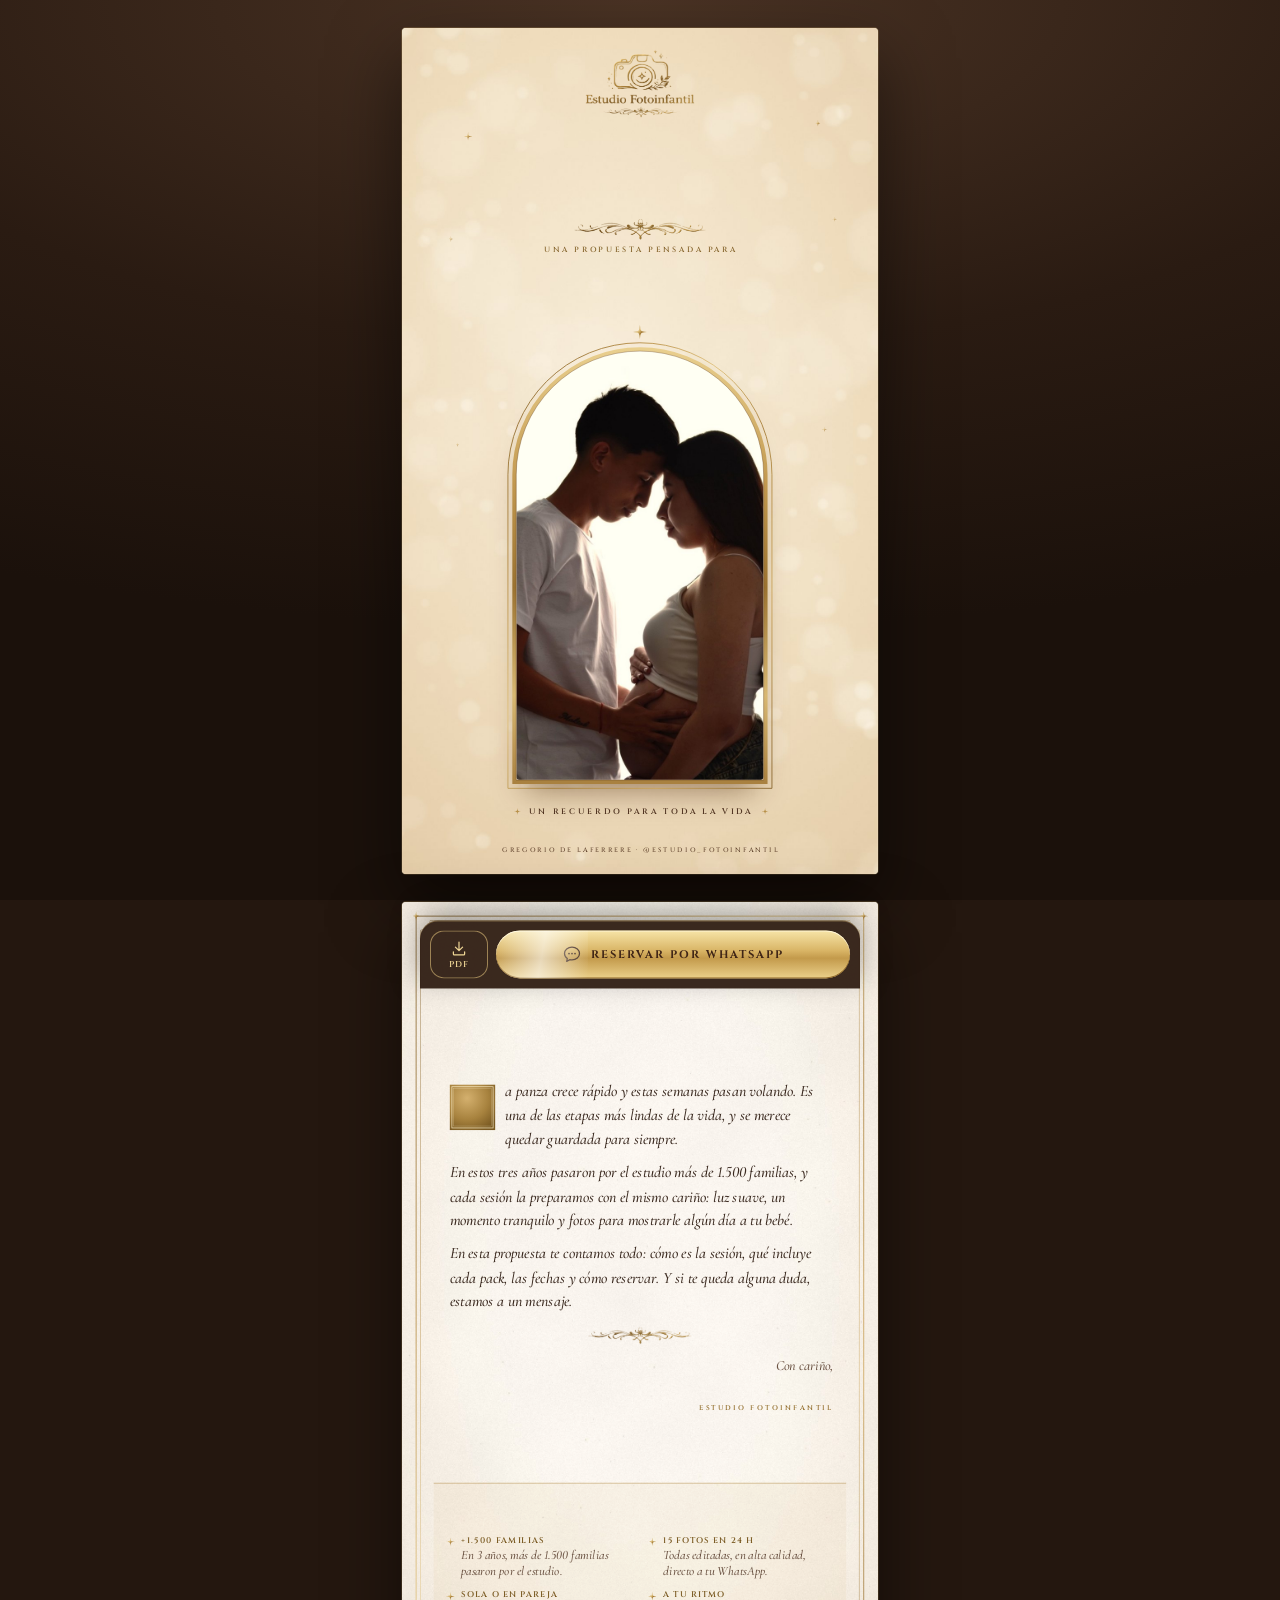
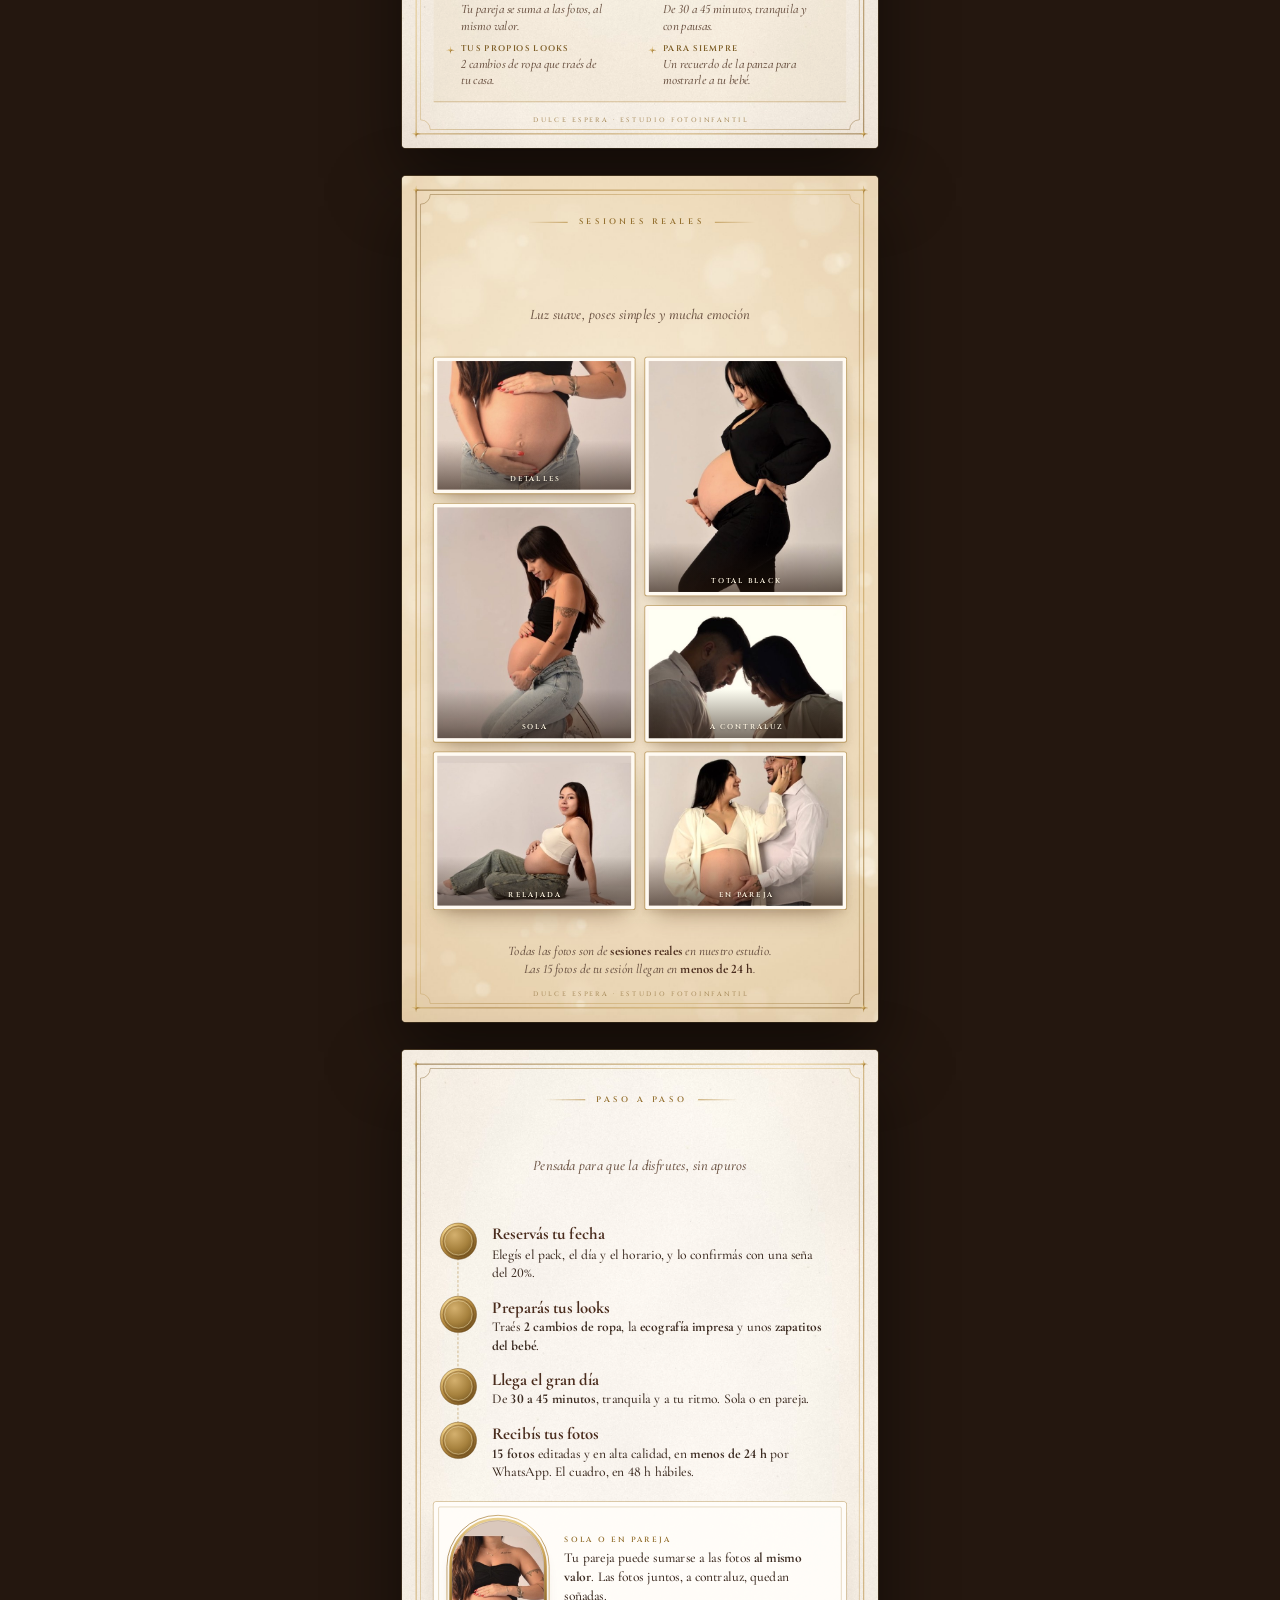
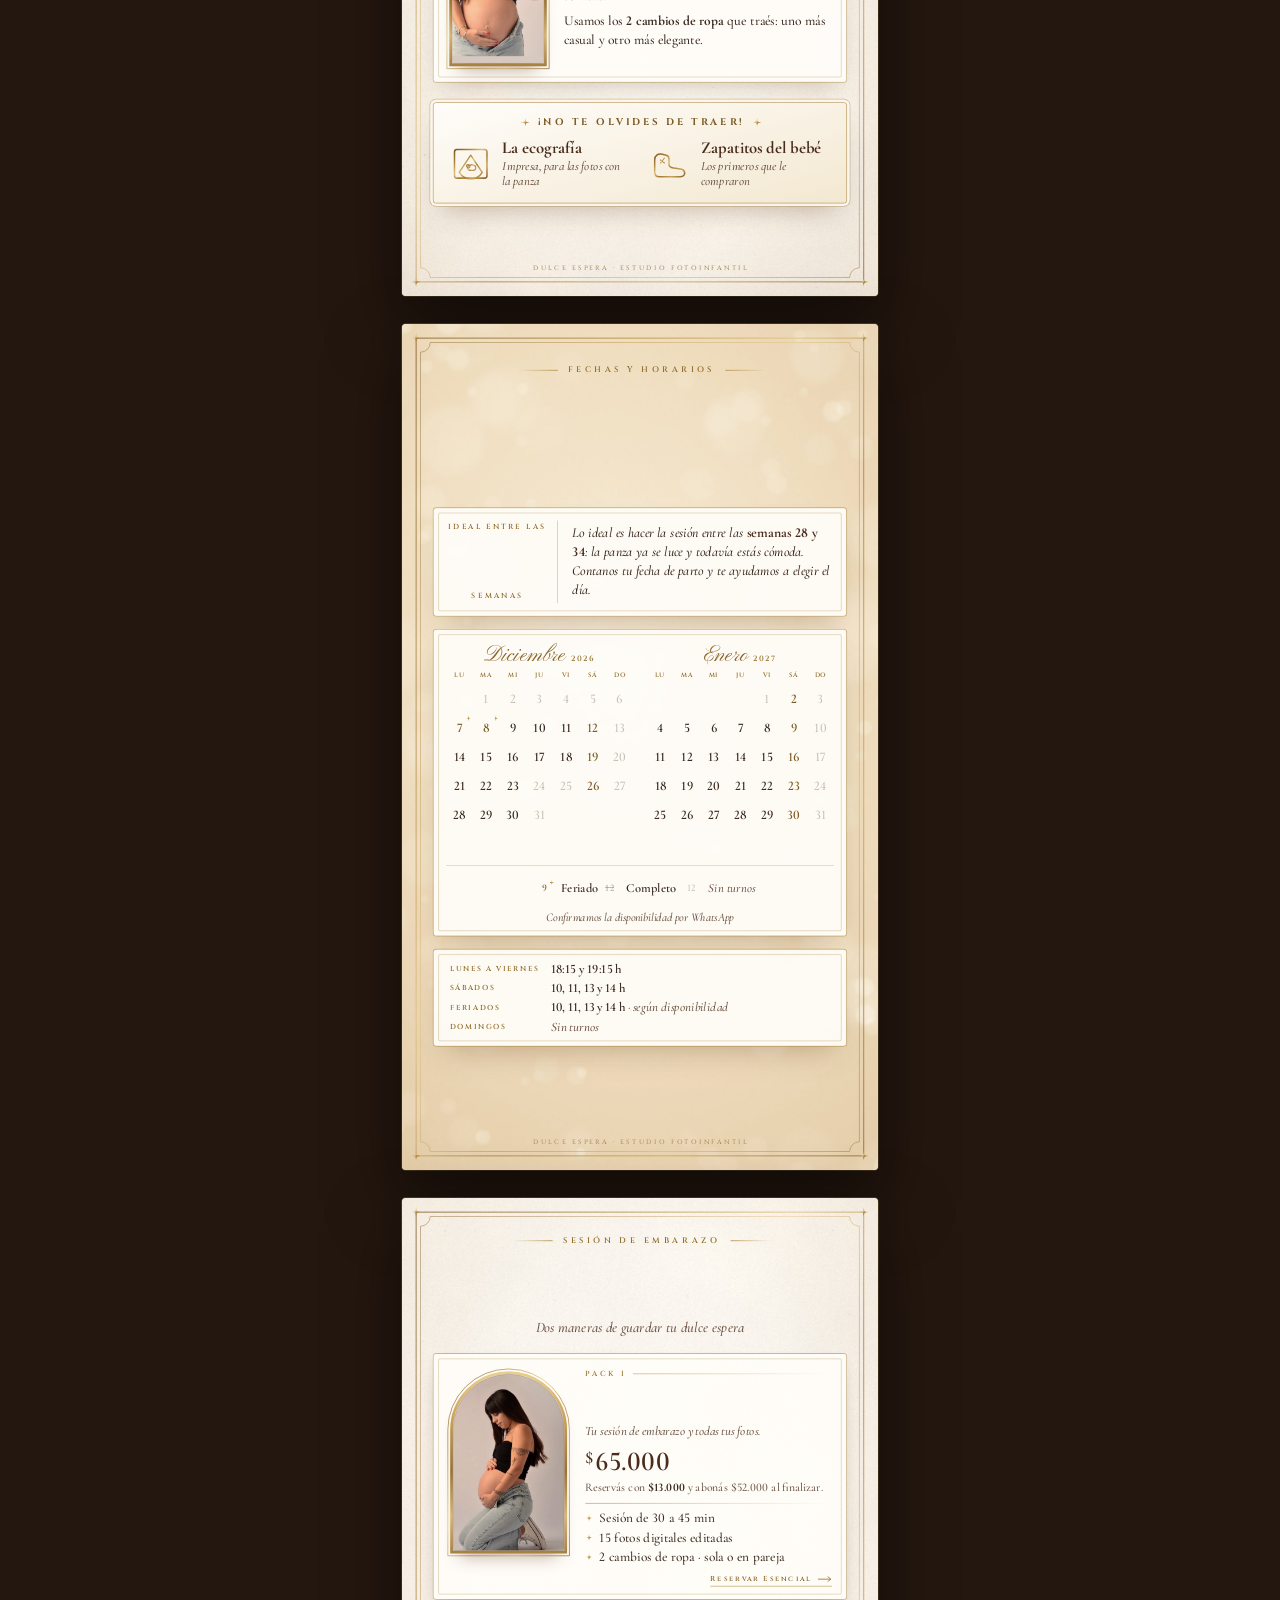
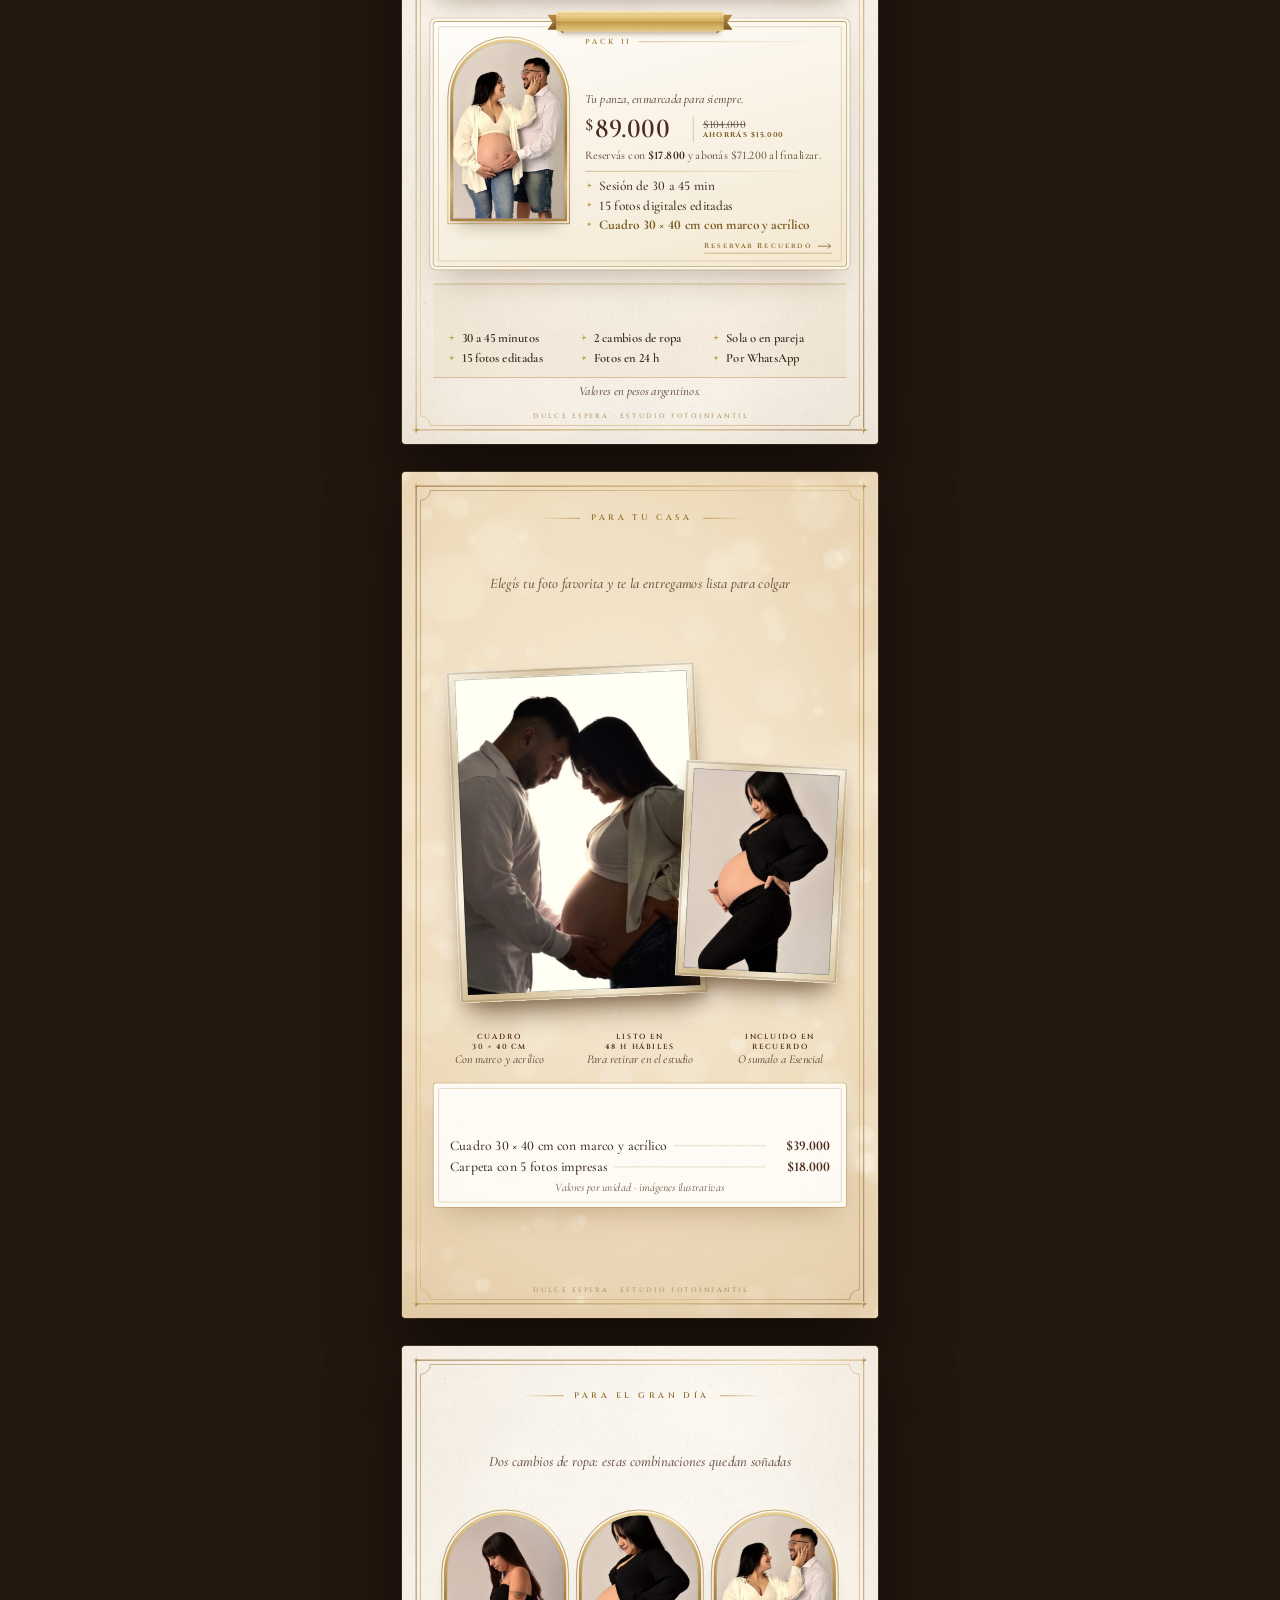
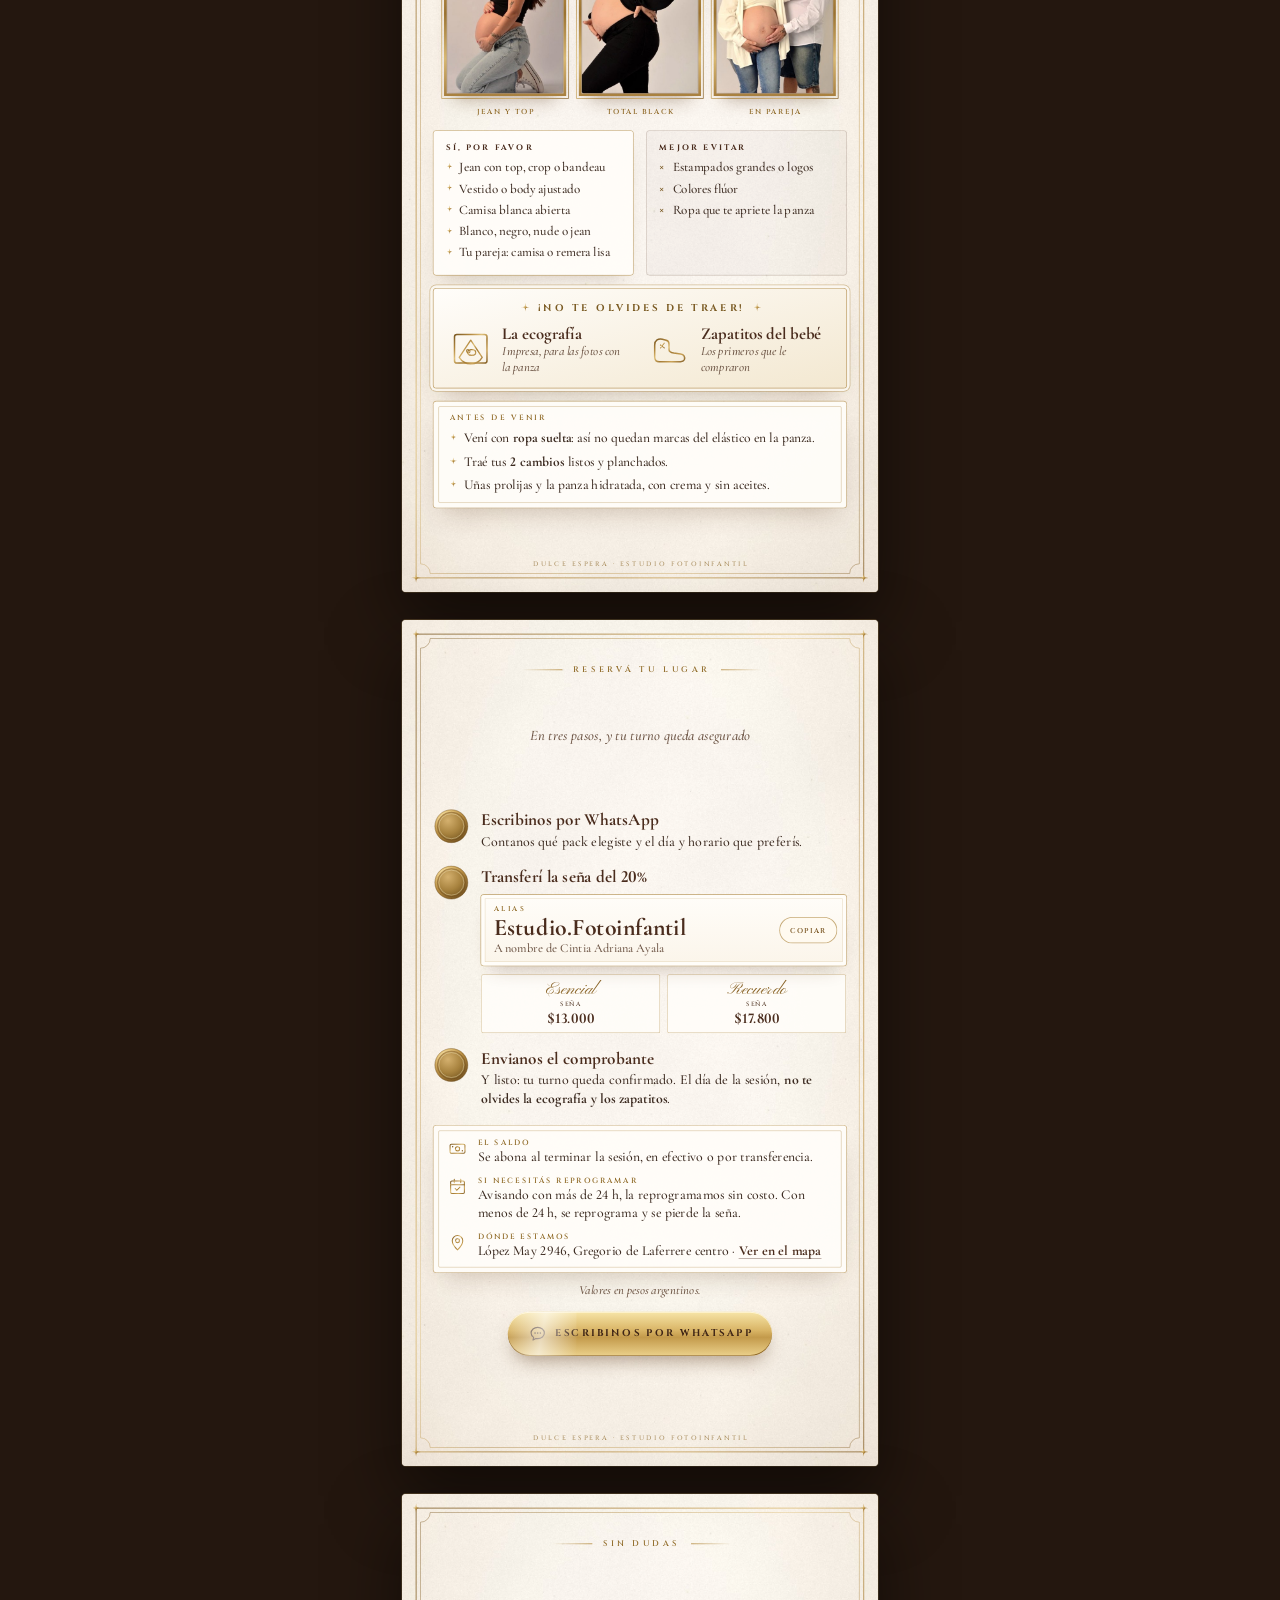
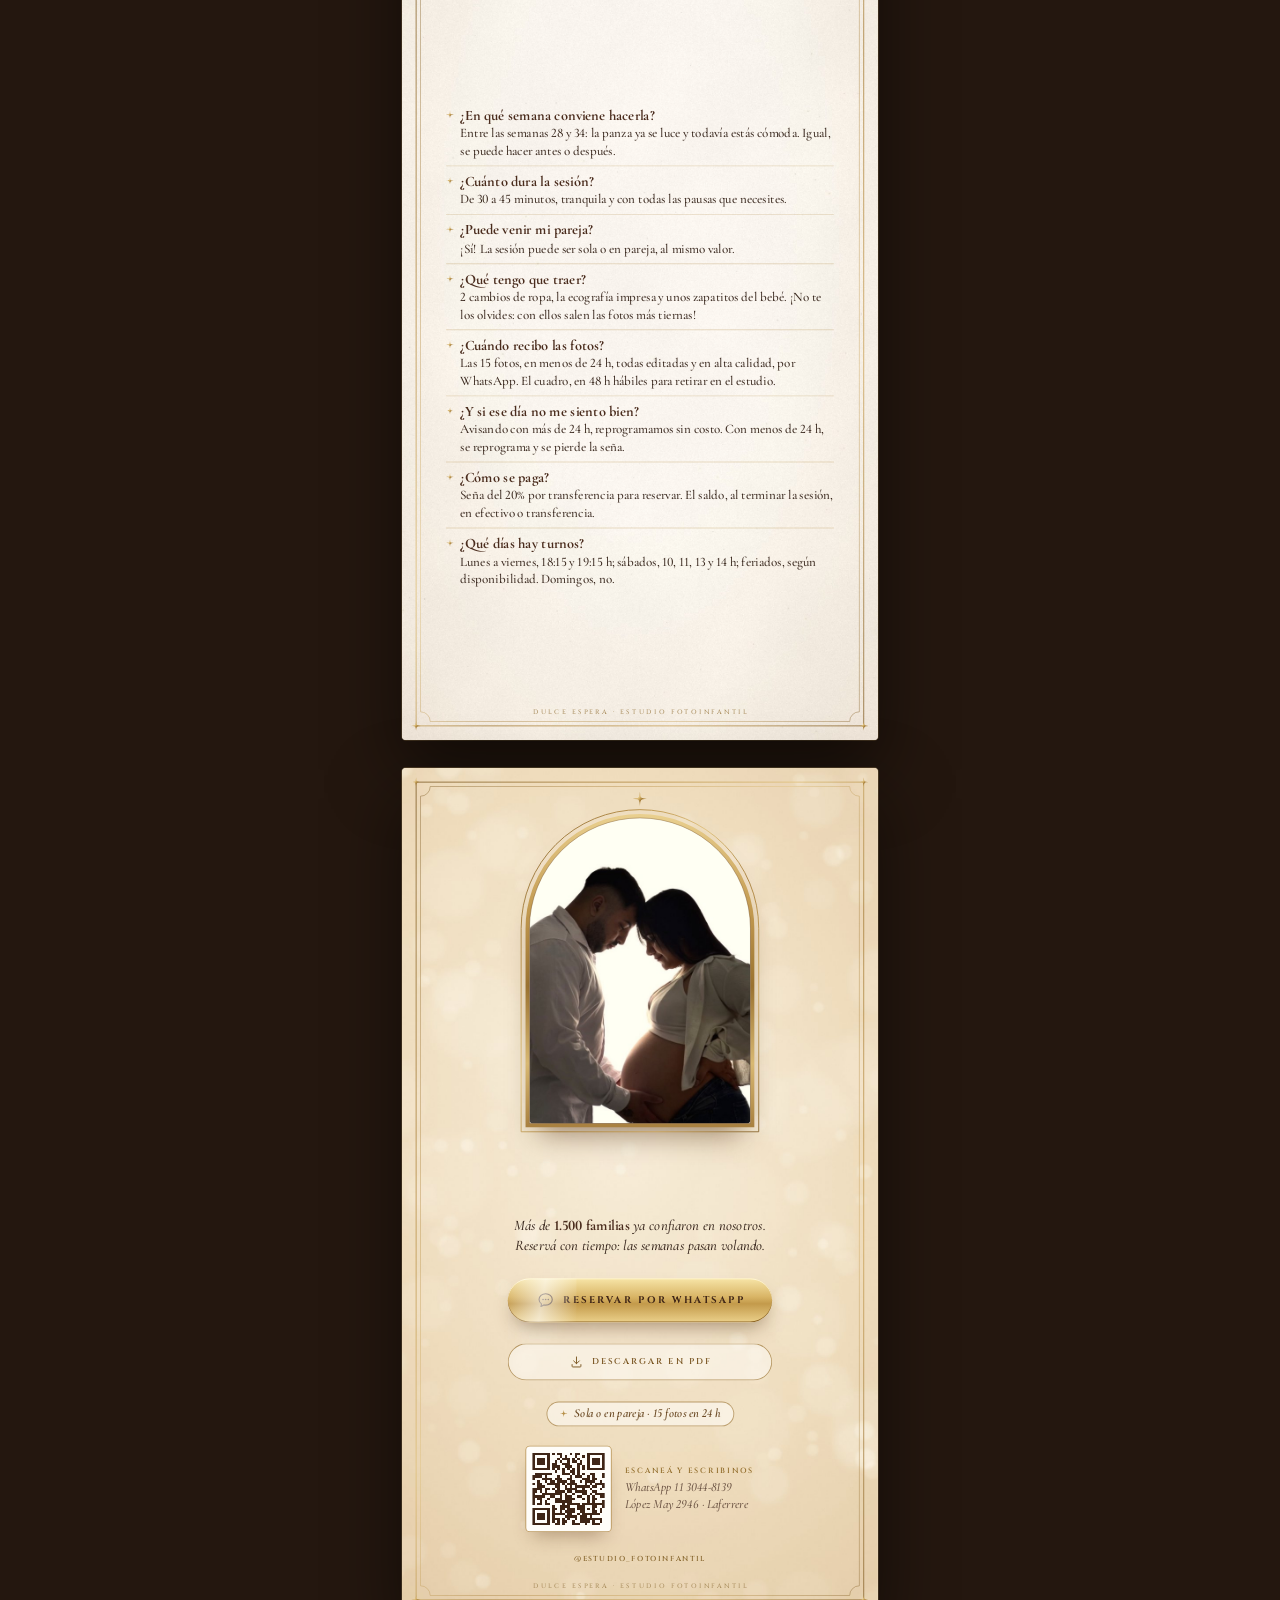
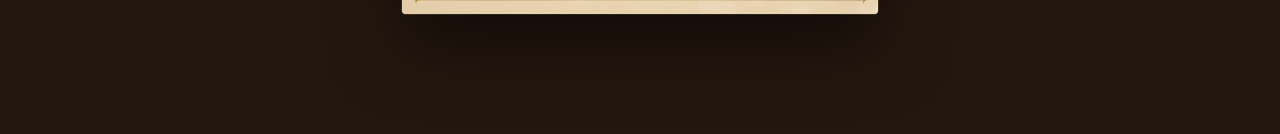
==== commit 701a9a6c: "Maternidad: recordatorio de traer ecografía y zapatitos Co-Authored-By: Claude Opus 5.5 <noreply@ant" ====
--- a/maternidad/index.html
+++ b/maternidad/index.html
@@ -11,13 +11,13 @@
 <meta property="og:site_name" content="Estudio Fotoinfantil">
 <meta property="og:title" content="Dulce espera · Una propuesta para tu sesión de embarazo">
 <meta property="og:description" content="Sesión de fotos de embarazo en Estudio Fotoinfantil · Un recuerdo para toda la vida">
-<meta property="og:image" content="https://estudiofotoinfantil.github.io/WebEstudio/maternidad/og.jpg?v=dc3baa9d">
+<meta property="og:image" content="https://estudiofotoinfantil.github.io/WebEstudio/maternidad/og.jpg?v=0769d122">
 <meta property="og:image:width" content="1200">
 <meta property="og:image:height" content="630">
 <meta property="og:url" content="https://estudiofotoinfantil.github.io/WebEstudio/maternidad/">
 <meta name="twitter:card" content="summary_large_image">
-<link rel="icon" type="image/png" href="assets/favicon.png?v=dc3baa9d">
-<link rel="apple-touch-icon" href="assets/apple-touch-icon.png?v=dc3baa9d">
+<link rel="icon" type="image/png" href="assets/favicon.png?v=0769d122">
+<link rel="apple-touch-icon" href="assets/apple-touch-icon.png?v=0769d122">
 <link rel="preload" href="fonts/ballet-static-400.woff2" as="font" type="font/woff2" crossorigin>
 <link rel="preload" href="fonts/pinyon-script-latin-400-normal.woff2" as="font" type="font/woff2" crossorigin>
 <link rel="preload" href="fonts/cormorant-ln-500-italic.woff2" as="font" type="font/woff2" crossorigin>
@@ -43,8 +43,8 @@
   window.__fitK = k;
 })();
 </script>
-<script>window.NAV_V='dc3baa9d';</script>
-<script src="config.js?v=dc3baa9d"></script>
+<script>window.NAV_V='0769d122';</script>
+<script src="config.js?v=0769d122"></script>
 <style>
 @font-face{font-family:"Ballet";src:url(fonts/ballet-static-400.woff2) format("woff2");font-weight:400;font-display:block}
 @font-face{font-family:"Pinyon";src:url(fonts/pinyon-script-latin-400-normal.woff2) format("woff2");font-display:block}
@@ -364,6 +364,14 @@
 .look{width:146px;text-align:center}
 .look .l{font-family:"Cinzel";font-weight:600;font-size:8.2px;letter-spacing:.22em;padding-left:.22em;color:var(--gold-txt);margin-top:9px}
 .tipsbox{padding:13px 18px 9px}
+.mustbring{position:relative;padding:14px 16px 15px;border-radius:3px;background:linear-gradient(165deg,#fffdfa 0%,var(--acc-soft) 100%);box-shadow:0 0 0 1px rgba(176,138,70,.75),0 0 0 4px rgba(255,253,249,.9),0 0 0 4.8px rgba(176,138,70,.5),0 18px 30px -12px rgba(90,55,25,.34)}
+.mustbring>.k{display:flex;justify-content:center;align-items:center;gap:9px;font-family:"Cinzel";font-weight:700;font-size:11px;letter-spacing:.3em;padding-left:.3em;color:var(--acc-ink)}
+.mustbring>.k svg{width:10px;height:10px}
+.mb2{display:flex;gap:14px;margin-top:11px}
+.mbi{flex:1;display:flex;align-items:center;gap:10px}
+.mbi svg{flex:0 0 52px;height:52px}
+.mbi .t{font-family:"Cormorant LN";font-weight:700;font-size:19px;line-height:1.15;color:var(--cocoa)}
+.mbi .d{font-family:"Cormorant LN";font-style:italic;font-weight:500;font-size:14.4px;line-height:1.2;color:var(--ink-soft);margin-top:1px}
 .tipsbox .k{font-family:"Cinzel";font-weight:600;font-size:8.6px;letter-spacing:.32em;color:var(--gold-txt)}
 
 /* ================================ WEB-ONLY UI ================================ */
@@ -463,6 +471,8 @@
 
 
 
+
+
 <main class="book" id="book">
 
 
@@ -678,7 +688,7 @@
   <circle cx="22" cy="22" r="17.6" fill="url(#accDisc)" stroke="#3a1606" stroke-opacity=".5" stroke-width=".5"/>
   <circle cx="22" cy="22" r="15.6" fill="none" stroke="#fff3cf" stroke-opacity=".75" stroke-width=".6"/>
   <text x="22" y="26.6" text-anchor="middle" font-family="Cinzel" font-weight="700" font-size="12.5" letter-spacing=".5" fill="#fffaf0">II</text>
-</svg></div><div><div class="tt">Preparás tus looks</div><div class="tx">Traés <b>2 cambios de ropa</b> de tu casa. En esta propuesta te dejamos ideas.</div></div></div>
+</svg></div><div><div class="tt">Preparás tus looks</div><div class="tx">Traés <b>2 cambios de ropa</b>, la <b>ecografía impresa</b> y unos <b>zapatitos del bebé</b>.</div></div></div>
       
       <div class="step"><div class="medal" style="flex:0 0 44px;height:44px"><svg viewBox="0 0 44 44" style="width:44px;height:44px" aria-hidden="true">
   <circle cx="22" cy="22" r="20.6" fill="url(#medal)" stroke="#6e4d1c" stroke-width=".5"/>
@@ -708,6 +718,15 @@
         <div class="k">SOLA O EN PAREJA</div>
         <div class="body-t" style="margin-top:5px">Tu pareja puede sumarse a las fotos <b>al mismo valor</b>. Las fotos juntos, a contraluz, quedan soñadas.</div>
         <div class="body-t" style="margin-top:7px">Usamos los <b>2 cambios de ropa</b> que traés: uno más casual y otro más elegante.</div>
+      </div>
+    </div>
+    <div class="mustbring">
+      <div class="k"><svg viewBox="-1 -1 2 2" aria-hidden="true"><use href="#star4" x="-1" y="-1" width="2" height="2" fill="url(#gD)"/></svg>¡NO TE OLVIDES DE TRAER!<svg viewBox="-1 -1 2 2" aria-hidden="true"><use href="#star4" x="-1" y="-1" width="2" height="2" fill="url(#gD)"/></svg></div>
+      <div class="mb2">
+        <div class="mbi"><svg viewBox="0 0 48 48" aria-hidden="true"><rect x="7" y="9" width="34" height="30" rx="2.5" fill="none" stroke="url(#gD)" stroke-width="1.6"/><path d="M24 15 L12 33 A14 14 0 0 0 36 33 Z" fill="none" stroke="url(#gD)" stroke-width="1.4" stroke-linejoin="round"/><ellipse cx="25" cy="28" rx="4.2" ry="3" fill="none" stroke="url(#gD)" stroke-width="1.3"/><circle cx="21.4" cy="26.6" r="1.8" fill="none" stroke="url(#gD)" stroke-width="1.2"/></svg>
+          <div><div class="t">La ecografía</div><div class="d">Impresa, para las fotos con la panza</div></div></div>
+        <div class="mbi"><svg viewBox="0 0 48 48" aria-hidden="true"><path d="M9 20 C9 15 13 13 17 14 L21 15 C23 15.5 24 17 24 19 L24 25 C24 27 26 28 29 28.5 L36 29.5 C40 30 41 33 40 35.5 C39.3 37 37.8 37.5 36 37.5 L14 37.5 C11 37.5 9 35.5 9 32.5 Z" fill="none" stroke="url(#gD)" stroke-width="1.6" stroke-linejoin="round"/><path d="M10 31.5 H40" stroke="url(#gD)" stroke-width="1.1"/><path d="M15 20 L19 23 M19 18 L15 23" stroke="url(#gD)" stroke-width="1.1" stroke-linecap="round"/></svg>
+          <div><div class="t">Zapatitos del bebé</div><div class="d">Los primeros que le compraron</div></div></div>
       </div>
     </div>
   </div>
@@ -1012,7 +1031,7 @@
   <div class="sub">Dos cambios de ropa: estas combinaciones quedan soñadas</div>
   
 </div>
-  <div class="mid" style="gap:20px">
+  <div class="mid" style="gap:16px">
     <div class="looks">
       <div class="look"><div class="cph" style="width:146px;height:216px;flex:0 0 146px">
   <div class="ph " style="background-image:url(assets/mt_lk_jean.jpg);left:7px;top:7px;right:7px;bottom:7px;border-radius:66.0px 66.0px 2px 2px;box-shadow:0 14px 20px -8px rgba(90,55,25,.42)"></div>
@@ -1043,10 +1062,19 @@
       </ul></div>
       <div class="col no"><div class="h">MEJOR EVITAR</div><ul><li><span class="x">×</span>Estampados grandes o logos</li><li><span class="x">×</span>Colores flúor</li><li><span class="x">×</span>Ropa que te apriete la panza</li></ul></div>
     </div>
+    <div class="mustbring">
+      <div class="k"><svg viewBox="-1 -1 2 2" aria-hidden="true"><use href="#star4" x="-1" y="-1" width="2" height="2" fill="url(#gD)"/></svg>¡NO TE OLVIDES DE TRAER!<svg viewBox="-1 -1 2 2" aria-hidden="true"><use href="#star4" x="-1" y="-1" width="2" height="2" fill="url(#gD)"/></svg></div>
+      <div class="mb2">
+        <div class="mbi"><svg viewBox="0 0 48 48" aria-hidden="true"><rect x="7" y="9" width="34" height="30" rx="2.5" fill="none" stroke="url(#gD)" stroke-width="1.6"/><path d="M24 15 L12 33 A14 14 0 0 0 36 33 Z" fill="none" stroke="url(#gD)" stroke-width="1.4" stroke-linejoin="round"/><ellipse cx="25" cy="28" rx="4.2" ry="3" fill="none" stroke="url(#gD)" stroke-width="1.3"/><circle cx="21.4" cy="26.6" r="1.8" fill="none" stroke="url(#gD)" stroke-width="1.2"/></svg>
+          <div><div class="t">La ecografía</div><div class="d">Impresa, para las fotos con la panza</div></div></div>
+        <div class="mbi"><svg viewBox="0 0 48 48" aria-hidden="true"><path d="M9 20 C9 15 13 13 17 14 L21 15 C23 15.5 24 17 24 19 L24 25 C24 27 26 28 29 28.5 L36 29.5 C40 30 41 33 40 35.5 C39.3 37 37.8 37.5 36 37.5 L14 37.5 C11 37.5 9 35.5 9 32.5 Z" fill="none" stroke="url(#gD)" stroke-width="1.6" stroke-linejoin="round"/><path d="M10 31.5 H40" stroke="url(#gD)" stroke-width="1.1"/><path d="M15 20 L19 23 M19 18 L15 23" stroke="url(#gD)" stroke-width="1.1" stroke-linecap="round"/></svg>
+          <div><div class="t">Zapatitos del bebé</div><div class="d">Los primeros que le compraron</div></div></div>
+      </div>
+    </div>
     <div class="ivory tipsbox">
       <div class="k">ANTES DE VENIR</div>
       <ul class="tips" style="margin-top:7px">
-        <li class="body-t star-li" style="margin-bottom:5px"><svg viewBox="-1 -1 2 2" aria-hidden="true"><use href="#star4" x="-1" y="-1" width="2" height="2" fill="url(#gD)"/></svg>Vení con <b>ropa suelta</b>: así no quedan marcas del elástico en la panza.</li><li class="body-t star-li" style="margin-bottom:5px"><svg viewBox="-1 -1 2 2" aria-hidden="true"><use href="#star4" x="-1" y="-1" width="2" height="2" fill="url(#gD)"/></svg>Traé tus <b>2 cambios</b> listos y planchados.</li><li class="body-t star-li" style="margin-bottom:5px"><svg viewBox="-1 -1 2 2" aria-hidden="true"><use href="#star4" x="-1" y="-1" width="2" height="2" fill="url(#gD)"/></svg>Si tenés la <b>ecografía</b> o unos zapatitos del bebé, ¡traelos!</li>
+        <li class="body-t star-li" style="margin-bottom:5px"><svg viewBox="-1 -1 2 2" aria-hidden="true"><use href="#star4" x="-1" y="-1" width="2" height="2" fill="url(#gD)"/></svg>Vení con <b>ropa suelta</b>: así no quedan marcas del elástico en la panza.</li><li class="body-t star-li" style="margin-bottom:5px"><svg viewBox="-1 -1 2 2" aria-hidden="true"><use href="#star4" x="-1" y="-1" width="2" height="2" fill="url(#gD)"/></svg>Traé tus <b>2 cambios</b> listos y planchados.</li><li class="body-t star-li" style="margin-bottom:5px"><svg viewBox="-1 -1 2 2" aria-hidden="true"><use href="#star4" x="-1" y="-1" width="2" height="2" fill="url(#gD)"/></svg>Uñas prolijas y la panza hidratada, con crema y sin aceites.</li>
       </ul>
     </div>
   </div>
@@ -1110,7 +1138,7 @@
   <circle cx="22" cy="22" r="17.6" fill="url(#accDisc)" stroke="#3a1606" stroke-opacity=".5" stroke-width=".5"/>
   <circle cx="22" cy="22" r="15.6" fill="none" stroke="#fff3cf" stroke-opacity=".75" stroke-width=".6"/>
   <text x="22" y="26.6" text-anchor="middle" font-family="Cinzel" font-weight="700" font-size="12.5" letter-spacing=".5" fill="#fffaf0">3</text>
-</svg></div><div><div class="tt">Envianos el comprobante</div><div class="tx">Y listo: tu turno queda confirmado.</div></div></div>
+</svg></div><div><div class="tt">Envianos el comprobante</div><div class="tx">Y listo: tu turno queda confirmado. El día de la sesión, <b>no te olvides la ecografía y los zapatitos</b>.</div></div></div>
     </div>
     <div class="info ivory">
       <div class="r"><span class="ic"><svg aria-hidden="true"><use href="#i-cash" width="22" height="22"/></svg></span><div><div class="h">EL SALDO</div><div class="t">Se abona al terminar la sesión, en efectivo o por transferencia.</div></div></div>
@@ -1164,7 +1192,7 @@
       
       <div class="qa"><div class="q"><svg viewBox="-1 -1 2 2" aria-hidden="true"><use href="#star4" x="-1" y="-1" width="2" height="2" fill="url(#gD)"/></svg>¿Puede venir mi pareja?</div><div class="a">¡Sí! La sesión puede ser sola o en pareja, al mismo valor.</div></div>
       
-      <div class="qa"><div class="q"><svg viewBox="-1 -1 2 2" aria-hidden="true"><use href="#star4" x="-1" y="-1" width="2" height="2" fill="url(#gD)"/></svg>¿Qué ropa llevo?</div><div class="a">2 cambios de ropa que traés de tu casa. En esta propuesta te dejamos ideas de looks.</div></div>
+      <div class="qa"><div class="q"><svg viewBox="-1 -1 2 2" aria-hidden="true"><use href="#star4" x="-1" y="-1" width="2" height="2" fill="url(#gD)"/></svg>¿Qué tengo que traer?</div><div class="a">2 cambios de ropa, la ecografía impresa y unos zapatitos del bebé. ¡No te los olvides: con ellos salen las fotos más tiernas!</div></div>
       
       <div class="qa"><div class="q"><svg viewBox="-1 -1 2 2" aria-hidden="true"><use href="#star4" x="-1" y="-1" width="2" height="2" fill="url(#gD)"/></svg>¿Cuándo recibo las fotos?</div><div class="a">Las 15 fotos, en menos de 24 h, todas editadas y en alta calidad, por WhatsApp. El cuadro, en 48 h hábiles para retirar en el estudio.</div></div>
       
@@ -1252,6 +1280,6 @@
 </div>
 <div class="toast" id="toast" role="status" aria-live="polite"></div>
 
-<script src="app.js?v=dc3baa9d" defer></script>
+<script src="app.js?v=0769d122" defer></script>
 </body>
 </html>
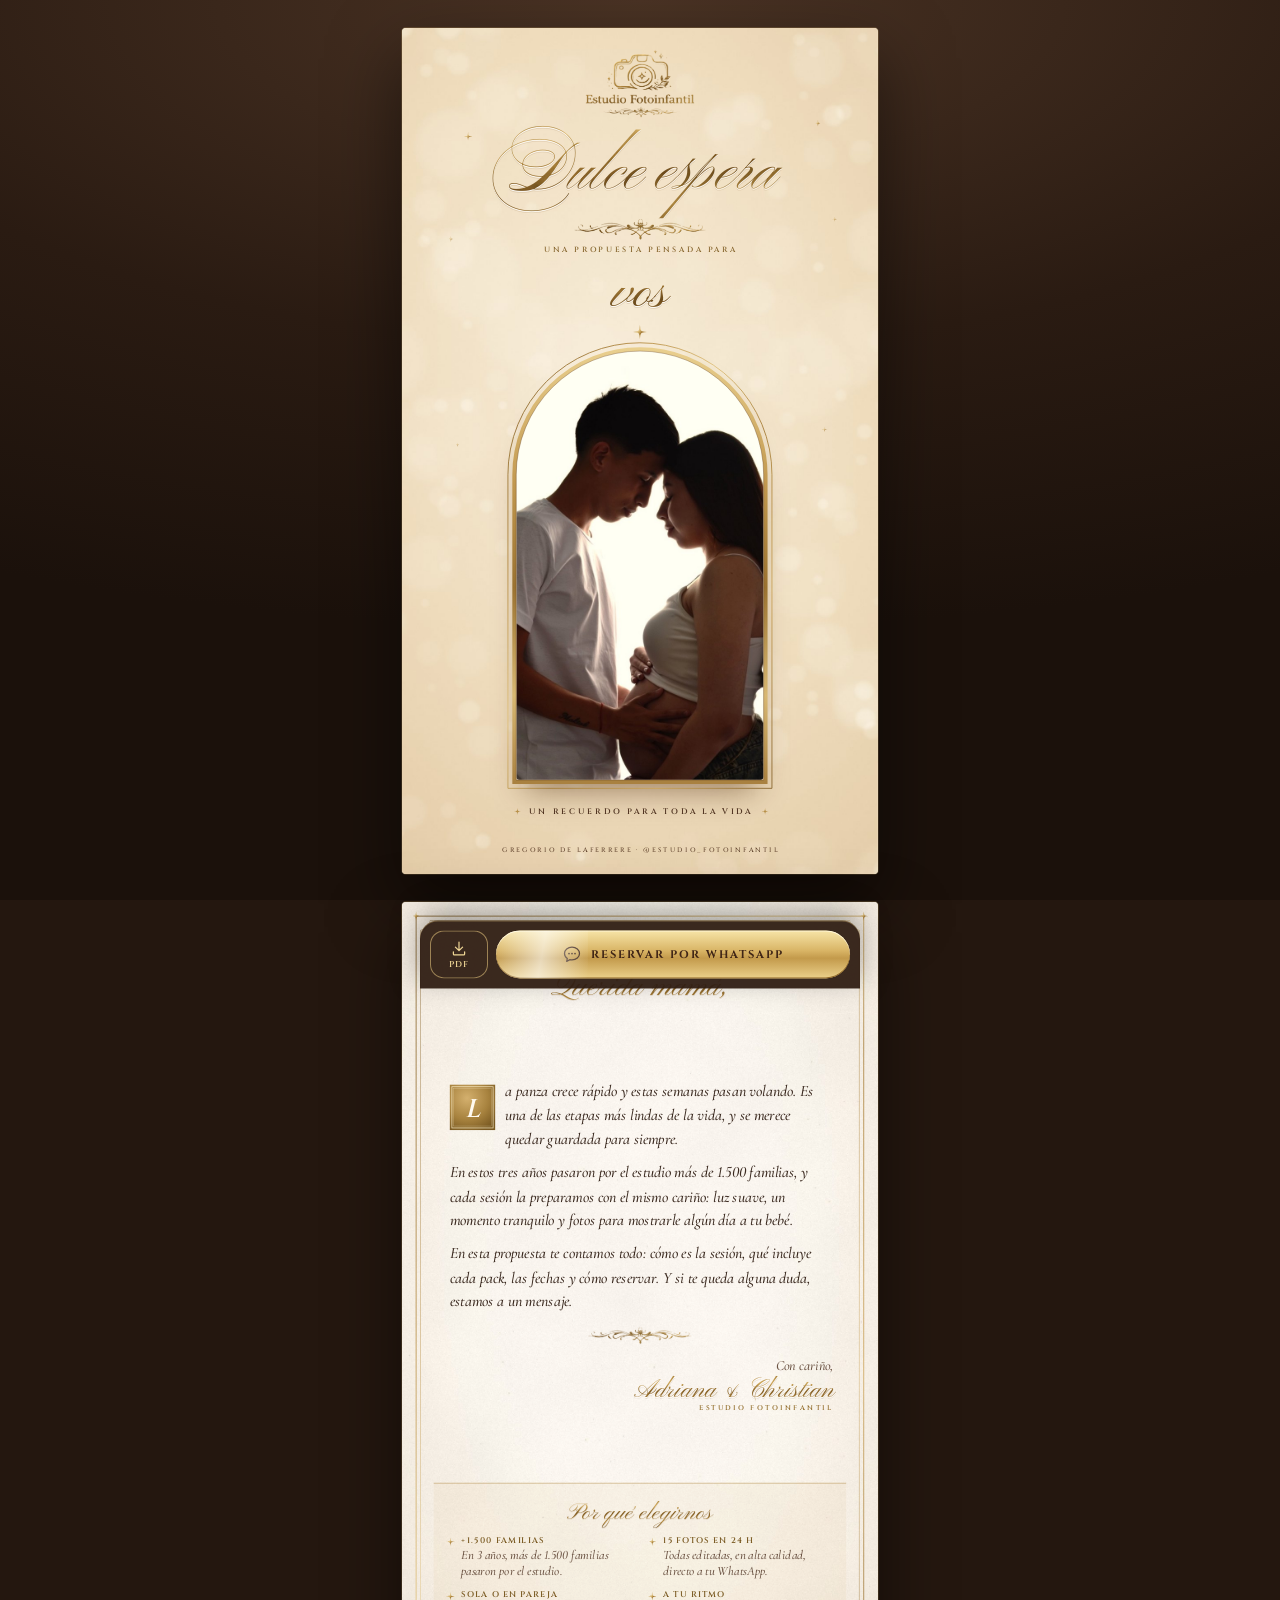
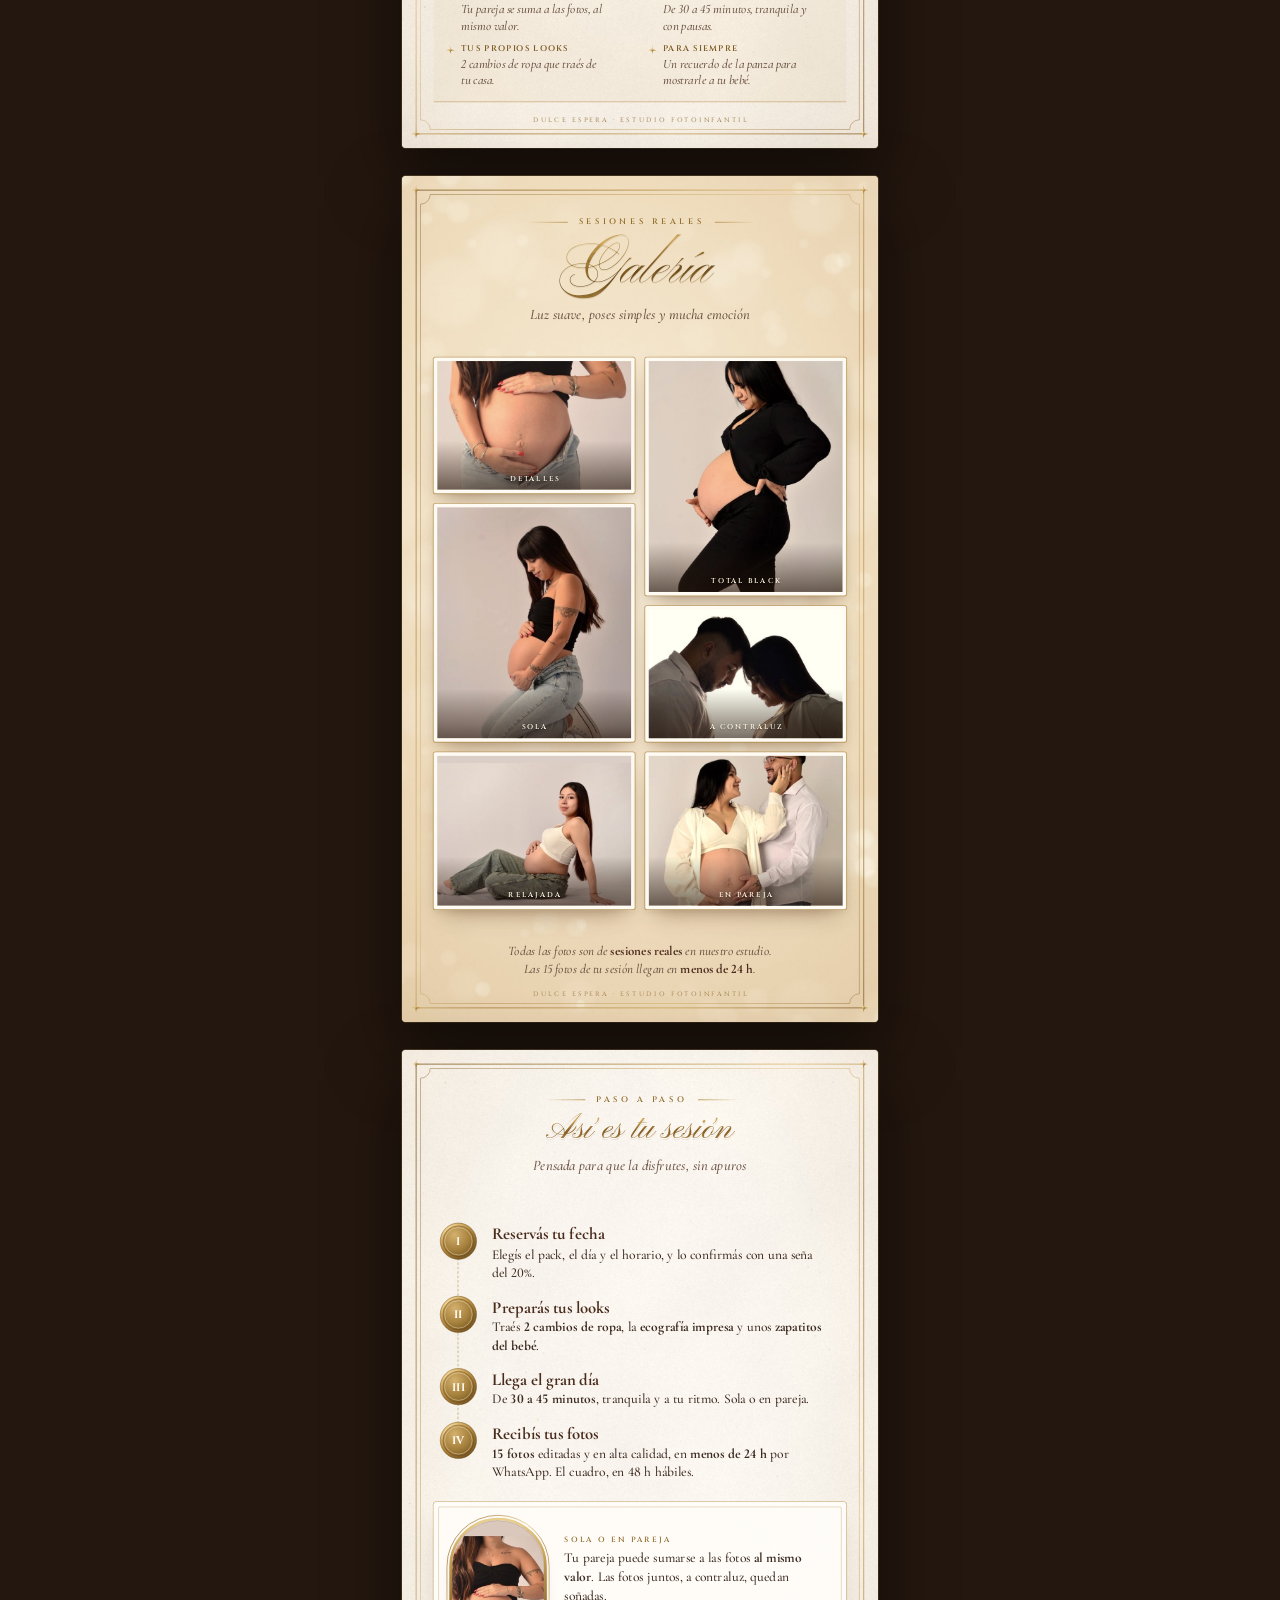
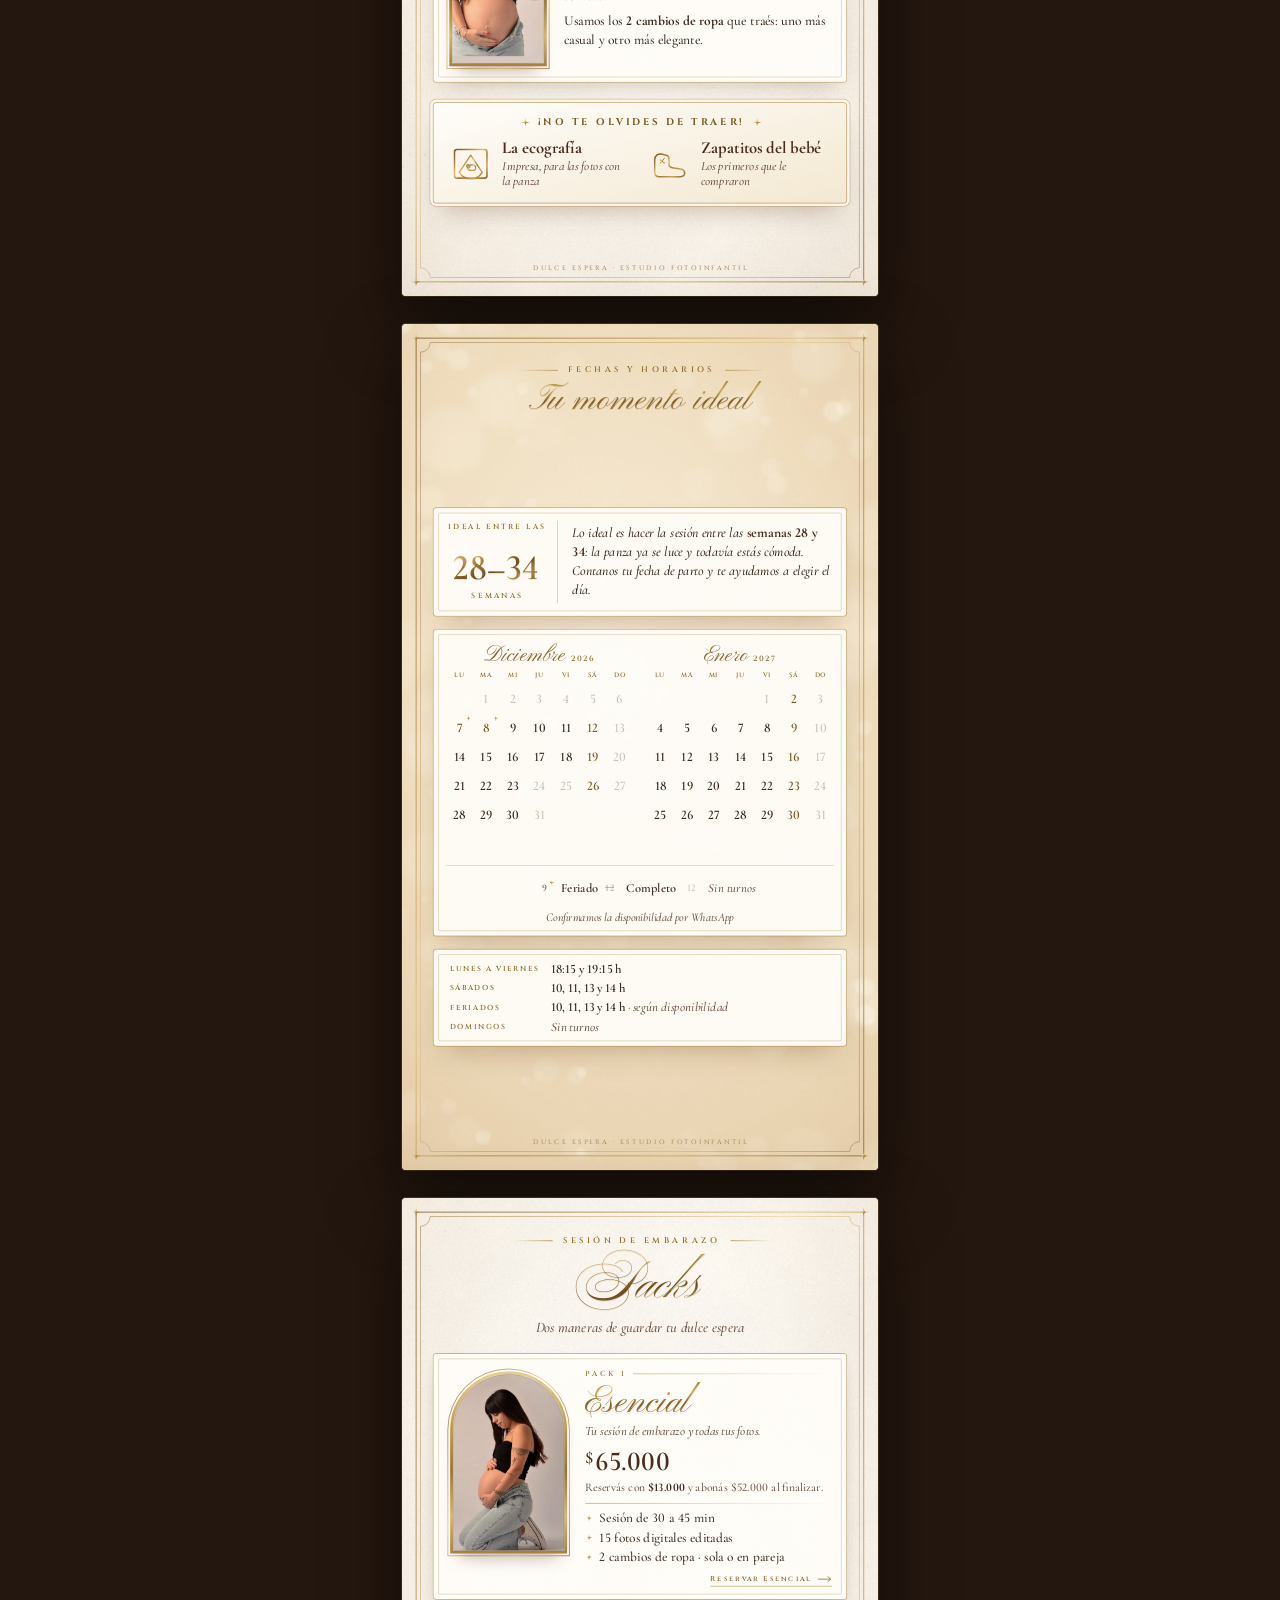
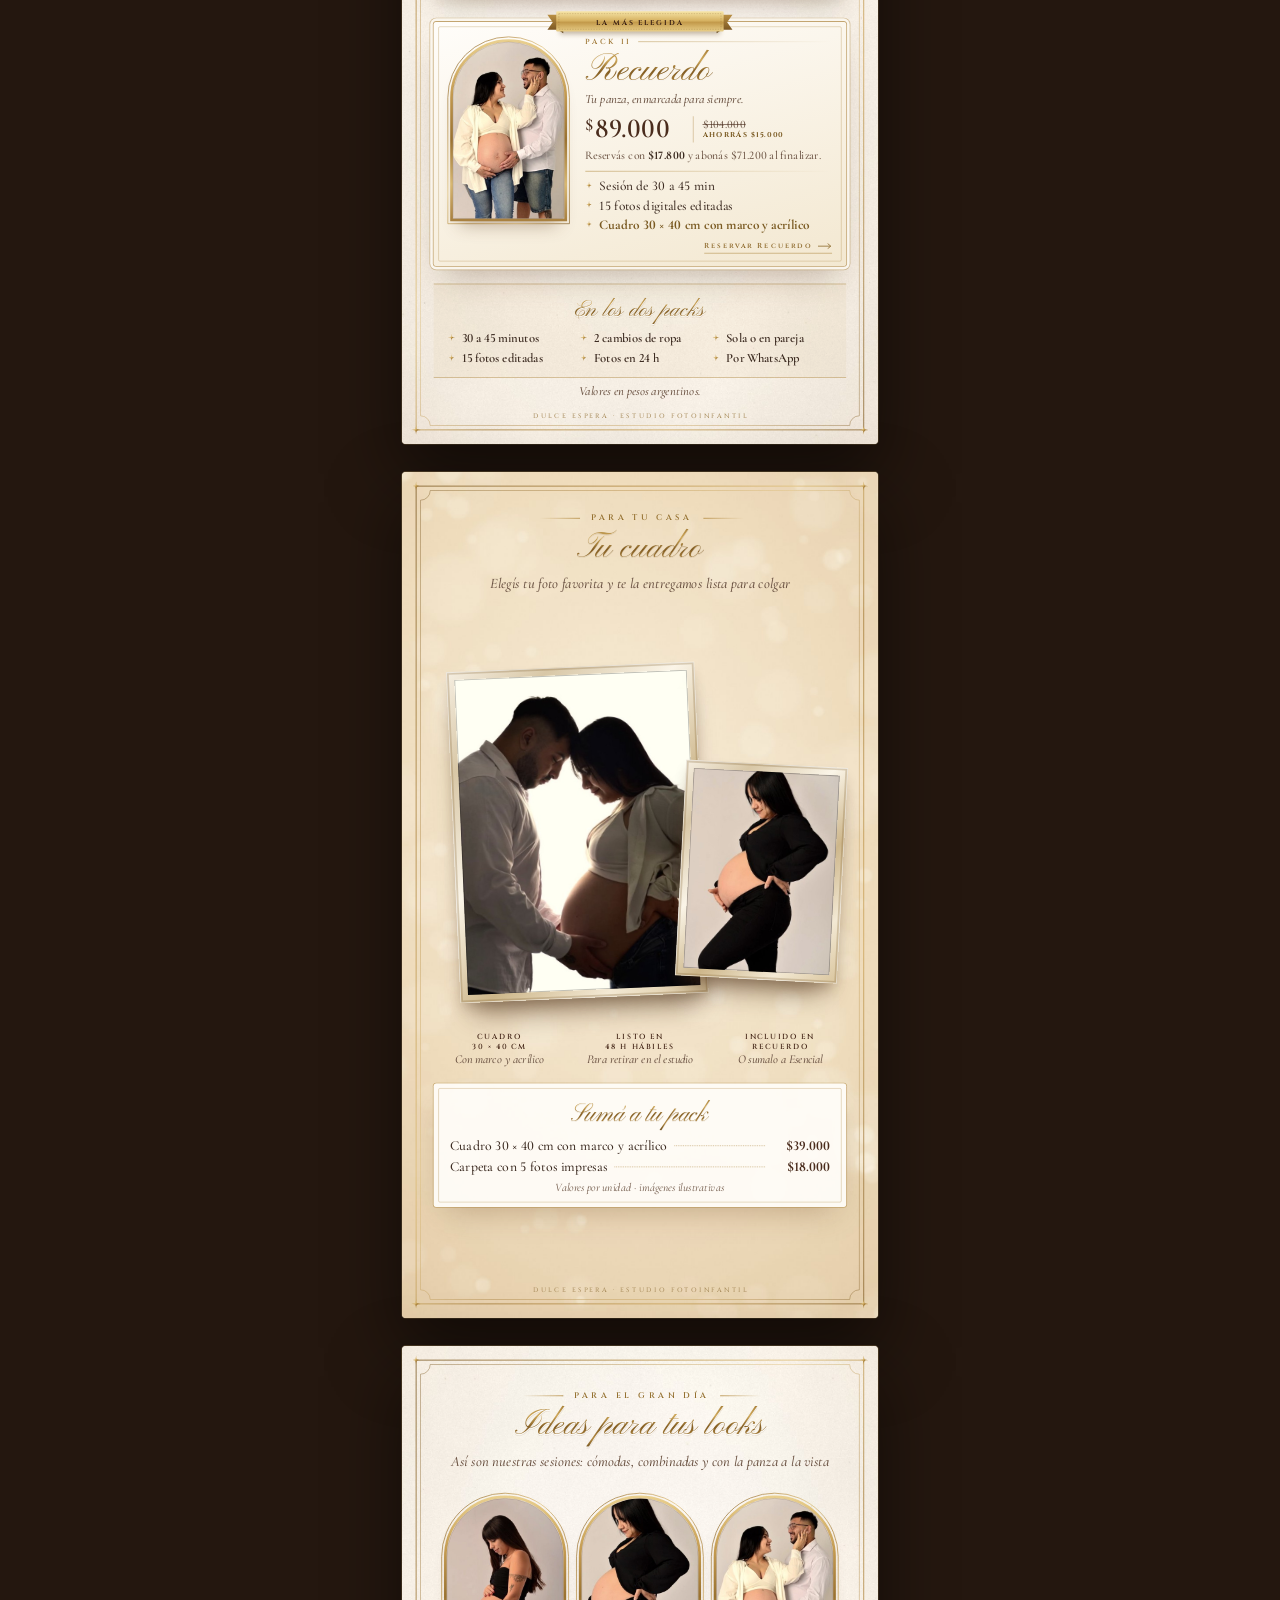
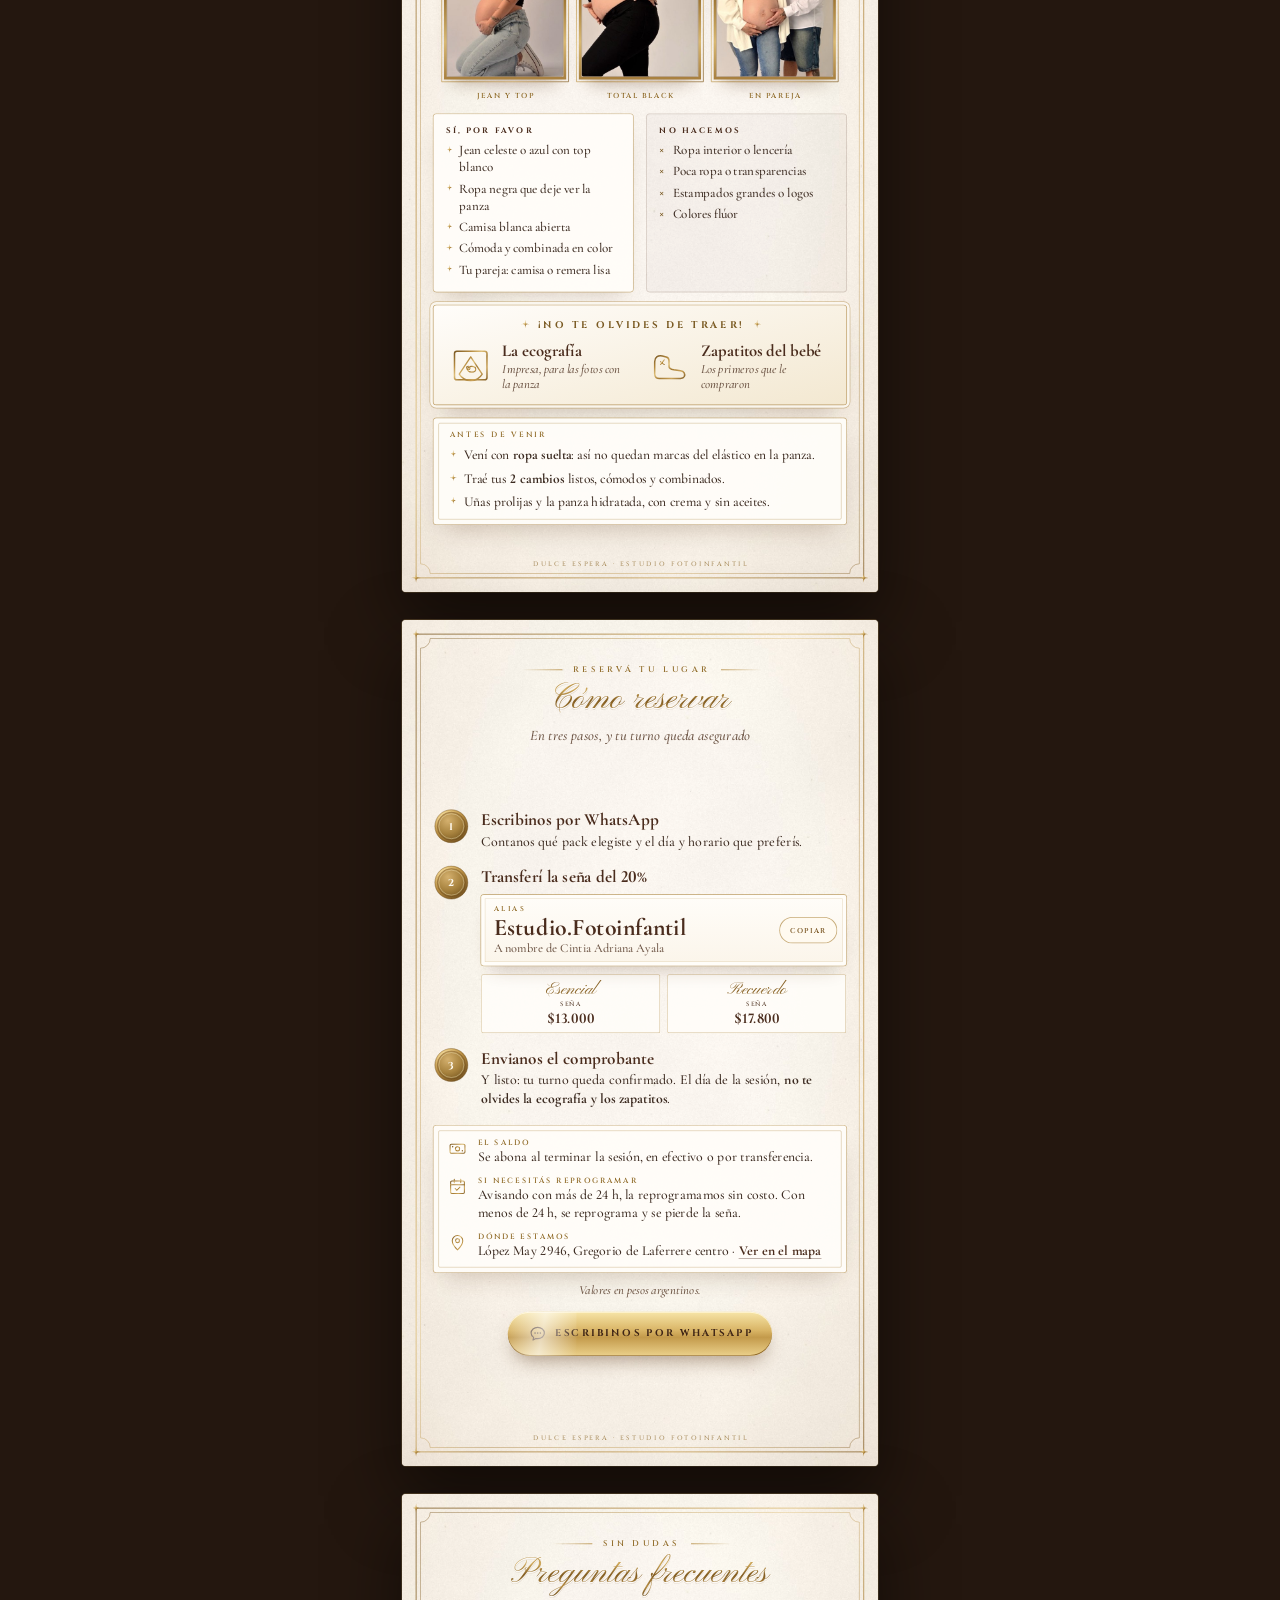
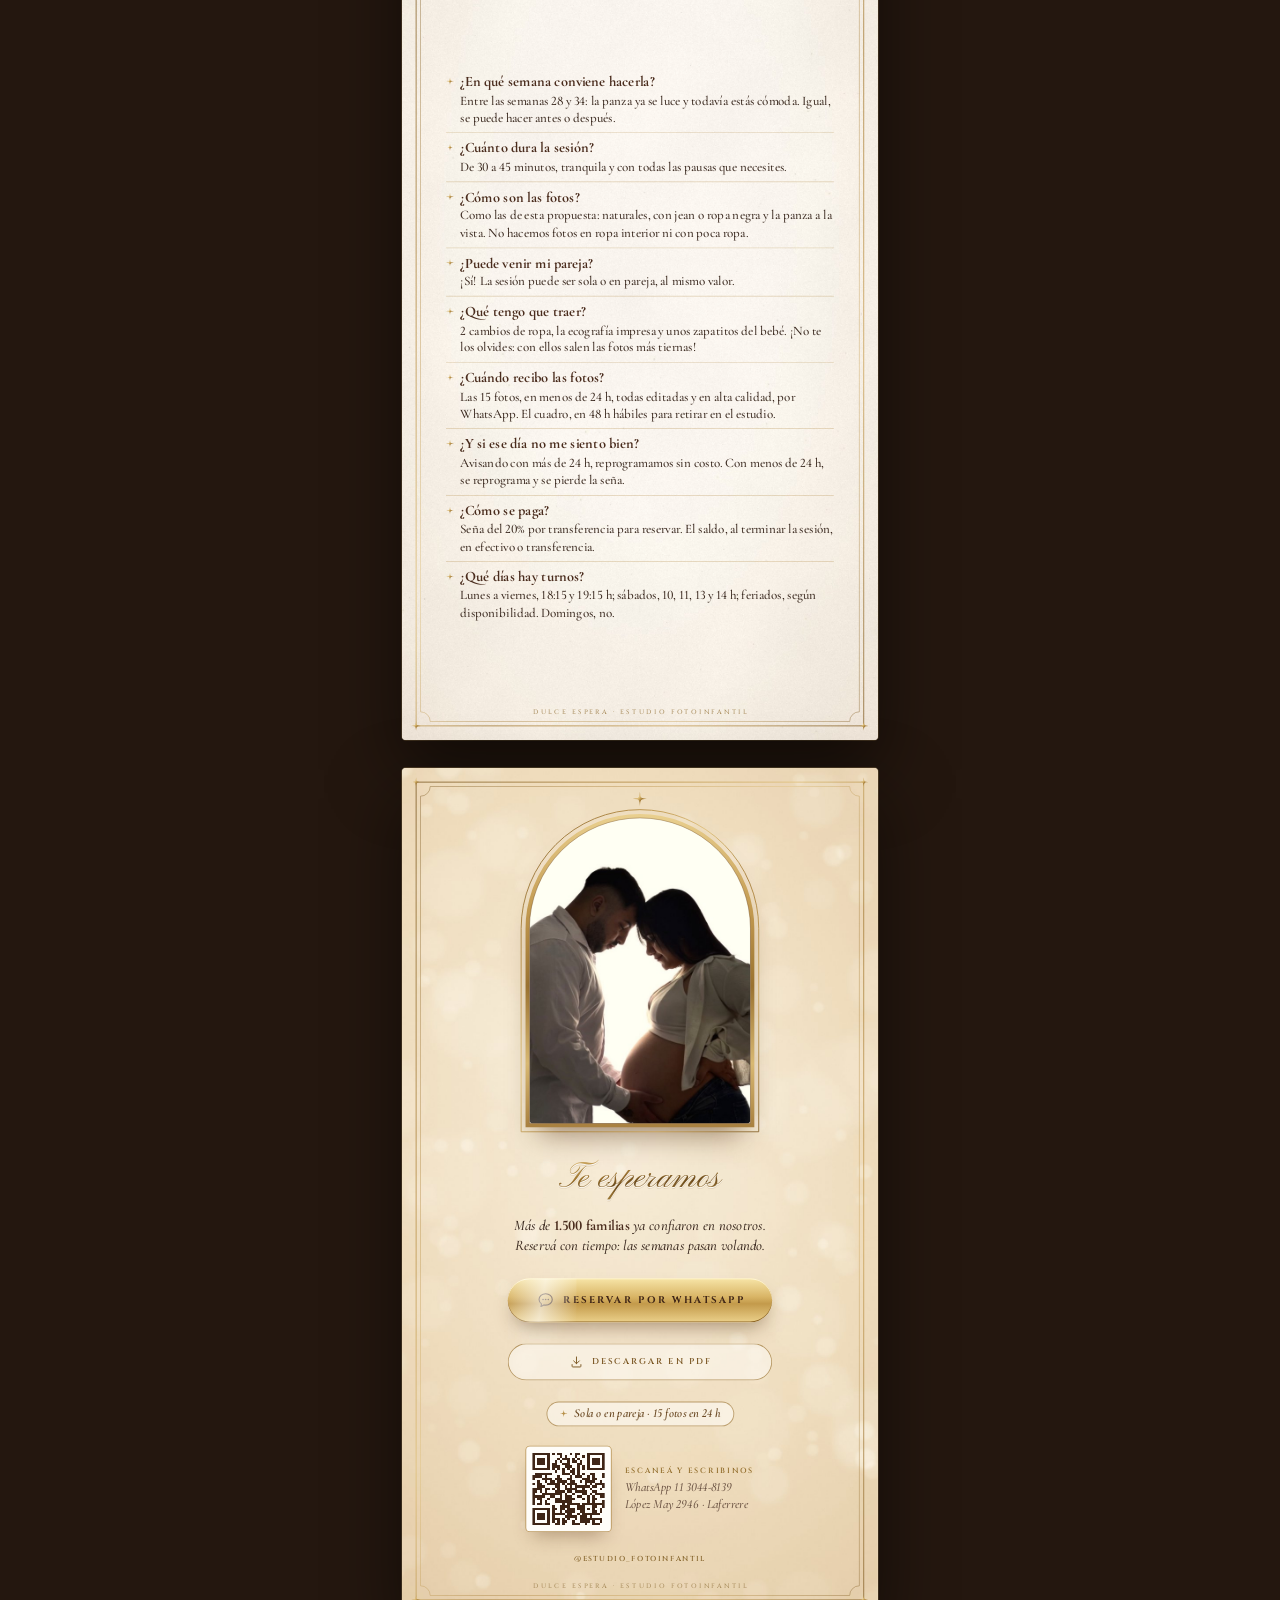
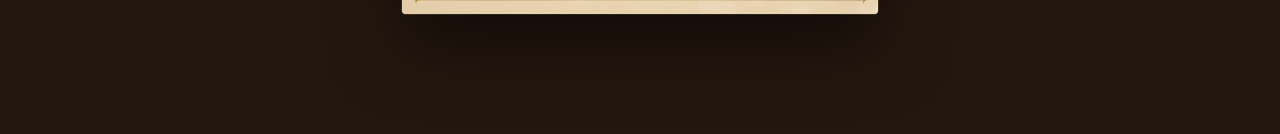
==== commit 36391ccf: "Maternidad: guía de ropa (cómoda, combinada, sin ropa interior) y FAQ Co-Authored-By: Claude Opus 5." ====
--- a/maternidad/index.html
+++ b/maternidad/index.html
@@ -11,13 +11,13 @@
 <meta property="og:site_name" content="Estudio Fotoinfantil">
 <meta property="og:title" content="Dulce espera · Una propuesta para tu sesión de embarazo">
 <meta property="og:description" content="Sesión de fotos de embarazo en Estudio Fotoinfantil · Un recuerdo para toda la vida">
-<meta property="og:image" content="https://estudiofotoinfantil.github.io/WebEstudio/maternidad/og.jpg?v=0769d122">
+<meta property="og:image" content="https://estudiofotoinfantil.github.io/WebEstudio/maternidad/og.jpg?v=91c0bc54">
 <meta property="og:image:width" content="1200">
 <meta property="og:image:height" content="630">
 <meta property="og:url" content="https://estudiofotoinfantil.github.io/WebEstudio/maternidad/">
 <meta name="twitter:card" content="summary_large_image">
-<link rel="icon" type="image/png" href="assets/favicon.png?v=0769d122">
-<link rel="apple-touch-icon" href="assets/apple-touch-icon.png?v=0769d122">
+<link rel="icon" type="image/png" href="assets/favicon.png?v=91c0bc54">
+<link rel="apple-touch-icon" href="assets/apple-touch-icon.png?v=91c0bc54">
 <link rel="preload" href="fonts/ballet-static-400.woff2" as="font" type="font/woff2" crossorigin>
 <link rel="preload" href="fonts/pinyon-script-latin-400-normal.woff2" as="font" type="font/woff2" crossorigin>
 <link rel="preload" href="fonts/cormorant-ln-500-italic.woff2" as="font" type="font/woff2" crossorigin>
@@ -43,8 +43,8 @@
   window.__fitK = k;
 })();
 </script>
-<script>window.NAV_V='0769d122';</script>
-<script src="config.js?v=0769d122"></script>
+<script>window.NAV_V='91c0bc54';</script>
+<script src="config.js?v=91c0bc54"></script>
 <style>
 @font-face{font-family:"Ballet";src:url(fonts/ballet-static-400.woff2) format("woff2");font-weight:400;font-display:block}
 @font-face{font-family:"Pinyon";src:url(fonts/pinyon-script-latin-400-normal.woff2) format("woff2");font-display:block}
@@ -1028,7 +1028,7 @@
   <text x="234.0" y="44.7" text-anchor="middle" font-family="Pinyon" font-weight="400" font-size="40" fill="#ffffff" opacity=".9">Ideas para tus looks</text>
   <text x="234.0" y="44" text-anchor="middle" font-family="Pinyon" font-weight="400" font-size="40" fill="url(#tD)">Ideas para tus looks</text>
 </svg></div>
-  <div class="sub">Dos cambios de ropa: estas combinaciones quedan soñadas</div>
+  <div class="sub">Así son nuestras sesiones: cómodas, combinadas y con la panza a la vista</div>
   
 </div>
   <div class="mid" style="gap:16px">
@@ -1058,9 +1058,9 @@
     </div>
     <div class="dd">
       <div class="col yes"><div class="h">SÍ, POR FAVOR</div><ul>
-        <li><svg viewBox="-1 -1 2 2" aria-hidden="true"><use href="#star4" x="-1" y="-1" width="2" height="2" fill="url(#gD)"/></svg>Jean con top, crop o bandeau</li><li><svg viewBox="-1 -1 2 2" aria-hidden="true"><use href="#star4" x="-1" y="-1" width="2" height="2" fill="url(#gD)"/></svg>Vestido o body ajustado</li><li><svg viewBox="-1 -1 2 2" aria-hidden="true"><use href="#star4" x="-1" y="-1" width="2" height="2" fill="url(#gD)"/></svg>Camisa blanca abierta</li><li><svg viewBox="-1 -1 2 2" aria-hidden="true"><use href="#star4" x="-1" y="-1" width="2" height="2" fill="url(#gD)"/></svg>Blanco, negro, nude o jean</li><li><svg viewBox="-1 -1 2 2" aria-hidden="true"><use href="#star4" x="-1" y="-1" width="2" height="2" fill="url(#gD)"/></svg>Tu pareja: camisa o remera lisa</li>
+        <li><svg viewBox="-1 -1 2 2" aria-hidden="true"><use href="#star4" x="-1" y="-1" width="2" height="2" fill="url(#gD)"/></svg>Jean celeste o azul con top blanco</li><li><svg viewBox="-1 -1 2 2" aria-hidden="true"><use href="#star4" x="-1" y="-1" width="2" height="2" fill="url(#gD)"/></svg>Ropa negra que deje ver la panza</li><li><svg viewBox="-1 -1 2 2" aria-hidden="true"><use href="#star4" x="-1" y="-1" width="2" height="2" fill="url(#gD)"/></svg>Camisa blanca abierta</li><li><svg viewBox="-1 -1 2 2" aria-hidden="true"><use href="#star4" x="-1" y="-1" width="2" height="2" fill="url(#gD)"/></svg>Cómoda y combinada en color</li><li><svg viewBox="-1 -1 2 2" aria-hidden="true"><use href="#star4" x="-1" y="-1" width="2" height="2" fill="url(#gD)"/></svg>Tu pareja: camisa o remera lisa</li>
       </ul></div>
-      <div class="col no"><div class="h">MEJOR EVITAR</div><ul><li><span class="x">×</span>Estampados grandes o logos</li><li><span class="x">×</span>Colores flúor</li><li><span class="x">×</span>Ropa que te apriete la panza</li></ul></div>
+      <div class="col no"><div class="h">NO HACEMOS</div><ul><li><span class="x">×</span>Ropa interior o lencería</li><li><span class="x">×</span>Poca ropa o transparencias</li><li><span class="x">×</span>Estampados grandes o logos</li><li><span class="x">×</span>Colores flúor</li></ul></div>
     </div>
     <div class="mustbring">
       <div class="k"><svg viewBox="-1 -1 2 2" aria-hidden="true"><use href="#star4" x="-1" y="-1" width="2" height="2" fill="url(#gD)"/></svg>¡NO TE OLVIDES DE TRAER!<svg viewBox="-1 -1 2 2" aria-hidden="true"><use href="#star4" x="-1" y="-1" width="2" height="2" fill="url(#gD)"/></svg></div>
@@ -1074,7 +1074,7 @@
     <div class="ivory tipsbox">
       <div class="k">ANTES DE VENIR</div>
       <ul class="tips" style="margin-top:7px">
-        <li class="body-t star-li" style="margin-bottom:5px"><svg viewBox="-1 -1 2 2" aria-hidden="true"><use href="#star4" x="-1" y="-1" width="2" height="2" fill="url(#gD)"/></svg>Vení con <b>ropa suelta</b>: así no quedan marcas del elástico en la panza.</li><li class="body-t star-li" style="margin-bottom:5px"><svg viewBox="-1 -1 2 2" aria-hidden="true"><use href="#star4" x="-1" y="-1" width="2" height="2" fill="url(#gD)"/></svg>Traé tus <b>2 cambios</b> listos y planchados.</li><li class="body-t star-li" style="margin-bottom:5px"><svg viewBox="-1 -1 2 2" aria-hidden="true"><use href="#star4" x="-1" y="-1" width="2" height="2" fill="url(#gD)"/></svg>Uñas prolijas y la panza hidratada, con crema y sin aceites.</li>
+        <li class="body-t star-li" style="margin-bottom:5px"><svg viewBox="-1 -1 2 2" aria-hidden="true"><use href="#star4" x="-1" y="-1" width="2" height="2" fill="url(#gD)"/></svg>Vení con <b>ropa suelta</b>: así no quedan marcas del elástico en la panza.</li><li class="body-t star-li" style="margin-bottom:5px"><svg viewBox="-1 -1 2 2" aria-hidden="true"><use href="#star4" x="-1" y="-1" width="2" height="2" fill="url(#gD)"/></svg>Traé tus <b>2 cambios</b> listos, cómodos y combinados.</li><li class="body-t star-li" style="margin-bottom:5px"><svg viewBox="-1 -1 2 2" aria-hidden="true"><use href="#star4" x="-1" y="-1" width="2" height="2" fill="url(#gD)"/></svg>Uñas prolijas y la panza hidratada, con crema y sin aceites.</li>
       </ul>
     </div>
   </div>
@@ -1190,6 +1190,8 @@
       
       <div class="qa"><div class="q"><svg viewBox="-1 -1 2 2" aria-hidden="true"><use href="#star4" x="-1" y="-1" width="2" height="2" fill="url(#gD)"/></svg>¿Cuánto dura la sesión?</div><div class="a">De 30 a 45 minutos, tranquila y con todas las pausas que necesites.</div></div>
       
+      <div class="qa"><div class="q"><svg viewBox="-1 -1 2 2" aria-hidden="true"><use href="#star4" x="-1" y="-1" width="2" height="2" fill="url(#gD)"/></svg>¿Cómo son las fotos?</div><div class="a">Como las de esta propuesta: naturales, con jean o ropa negra y la panza a la vista. No hacemos fotos en ropa interior ni con poca ropa.</div></div>
+      
       <div class="qa"><div class="q"><svg viewBox="-1 -1 2 2" aria-hidden="true"><use href="#star4" x="-1" y="-1" width="2" height="2" fill="url(#gD)"/></svg>¿Puede venir mi pareja?</div><div class="a">¡Sí! La sesión puede ser sola o en pareja, al mismo valor.</div></div>
       
       <div class="qa"><div class="q"><svg viewBox="-1 -1 2 2" aria-hidden="true"><use href="#star4" x="-1" y="-1" width="2" height="2" fill="url(#gD)"/></svg>¿Qué tengo que traer?</div><div class="a">2 cambios de ropa, la ecografía impresa y unos zapatitos del bebé. ¡No te los olvides: con ellos salen las fotos más tiernas!</div></div>
@@ -1280,6 +1282,6 @@
 </div>
 <div class="toast" id="toast" role="status" aria-live="polite"></div>
 
-<script src="app.js?v=0769d122" defer></script>
+<script src="app.js?v=91c0bc54" defer></script>
 </body>
 </html>
